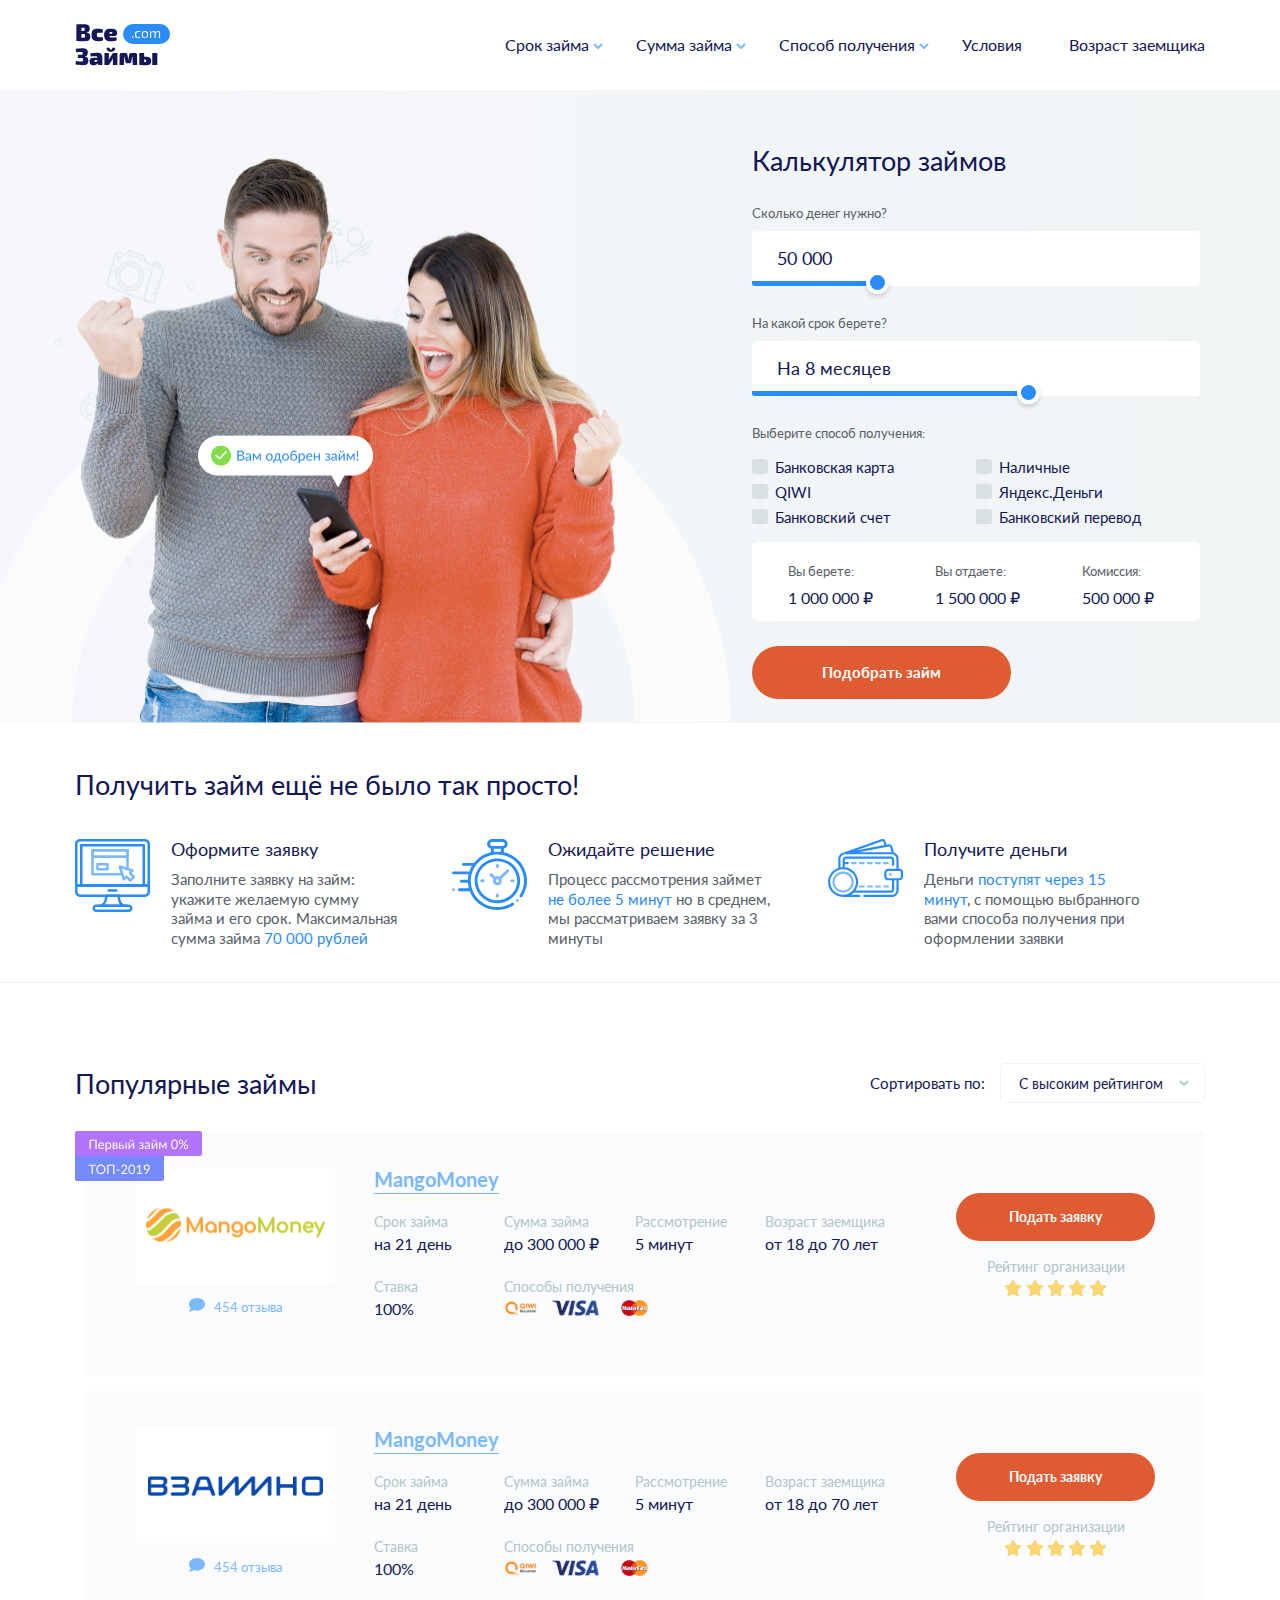
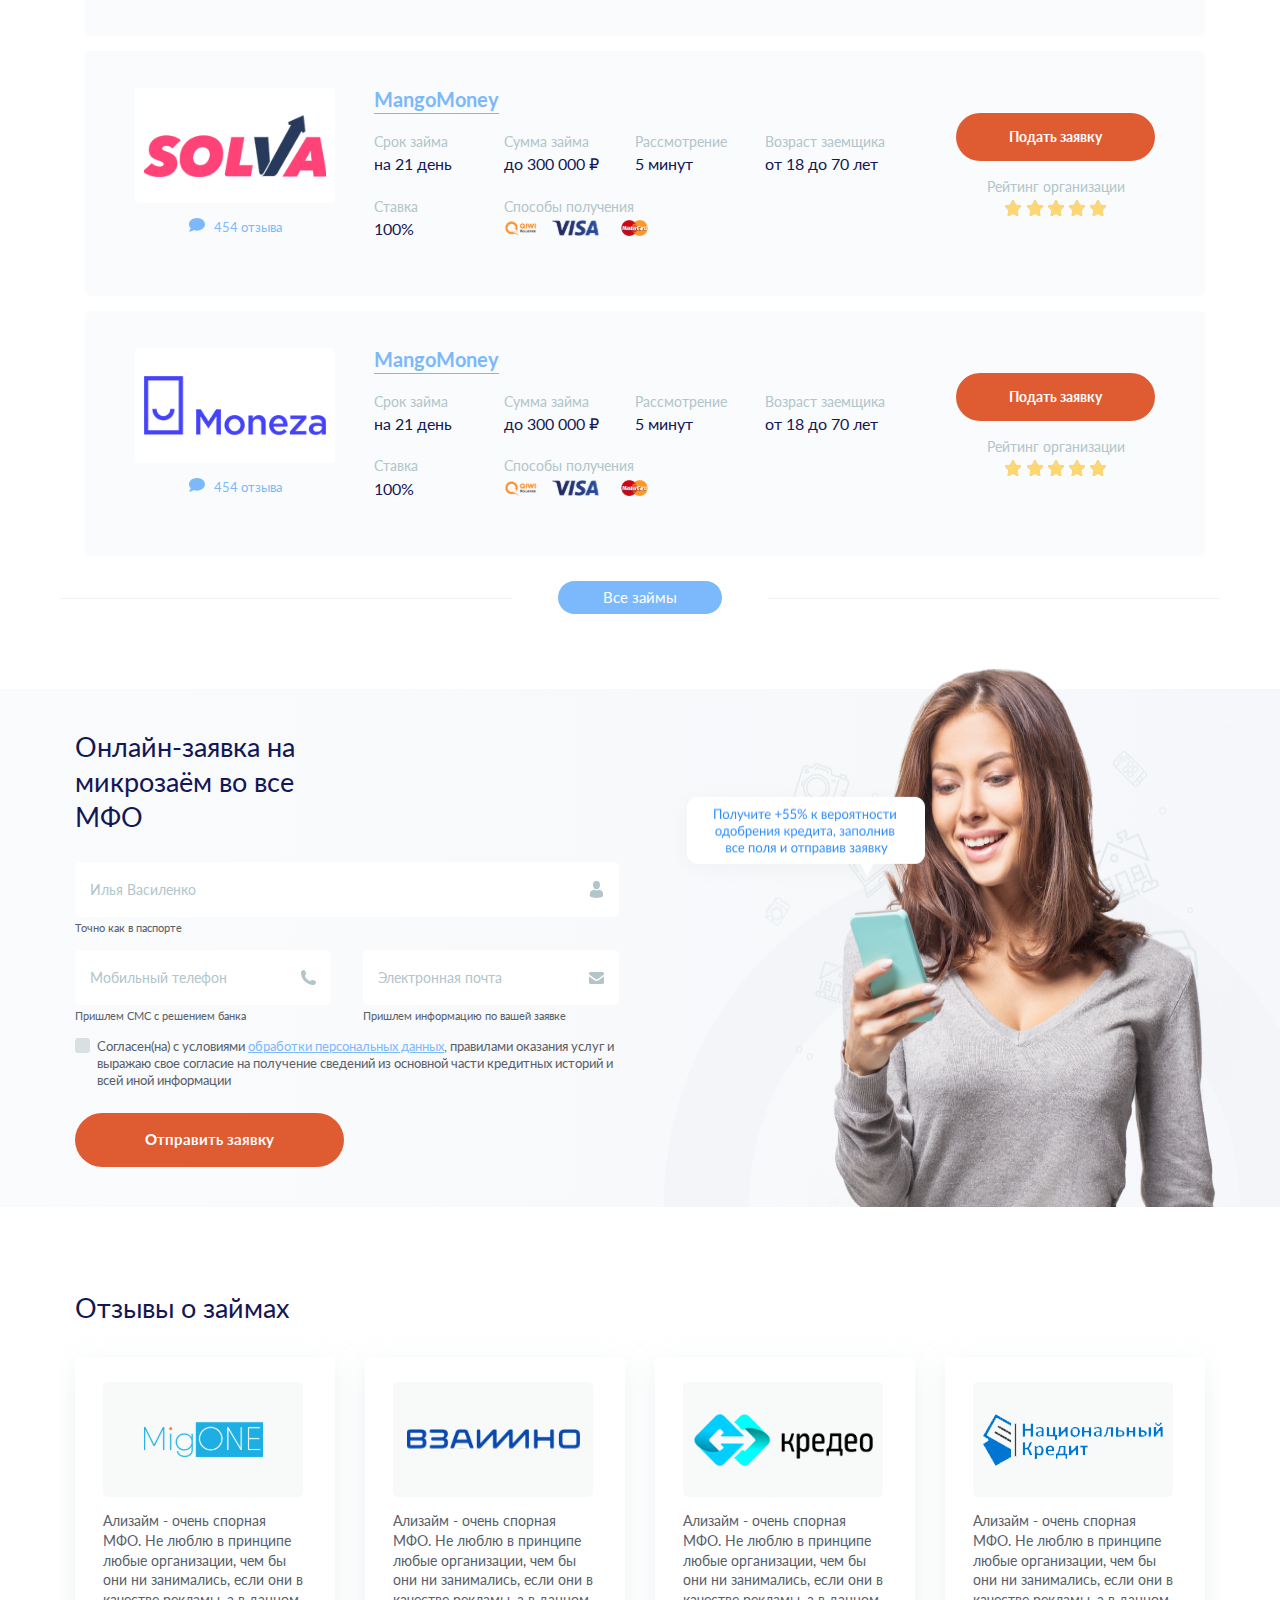
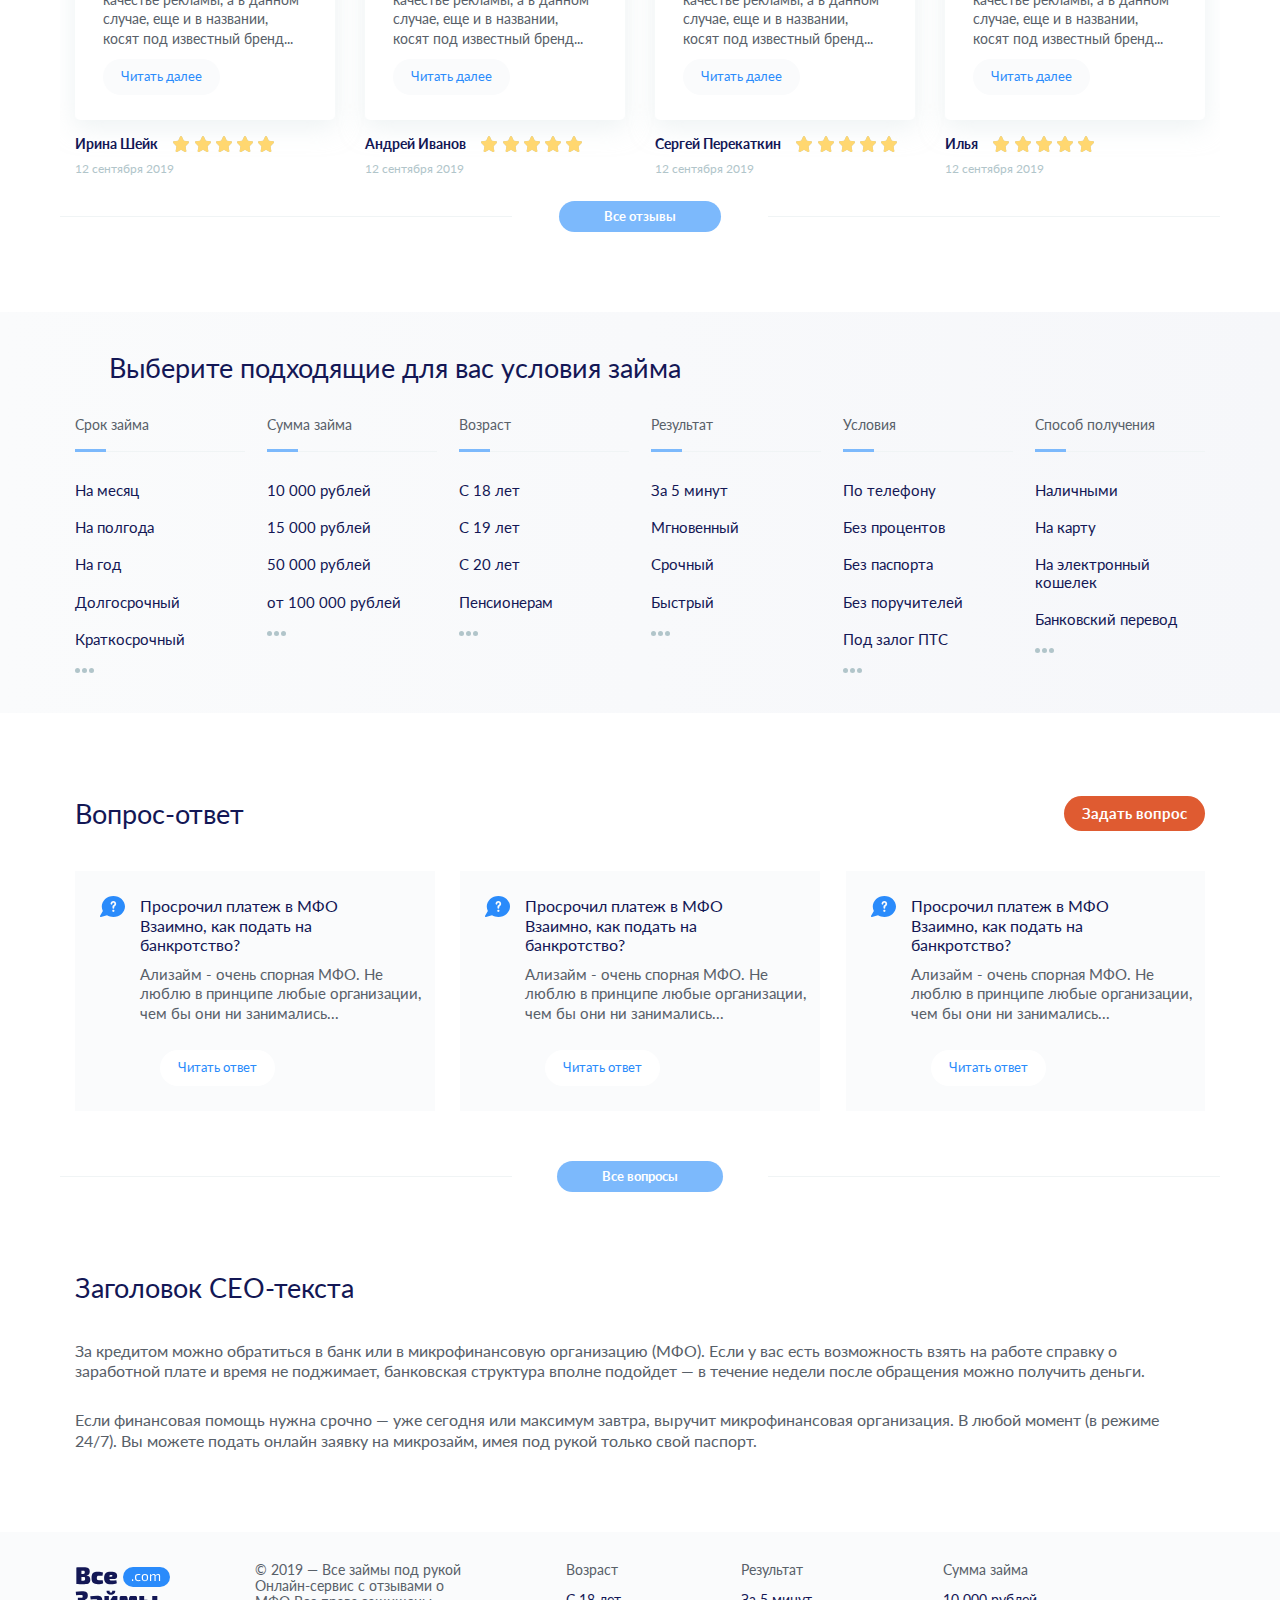
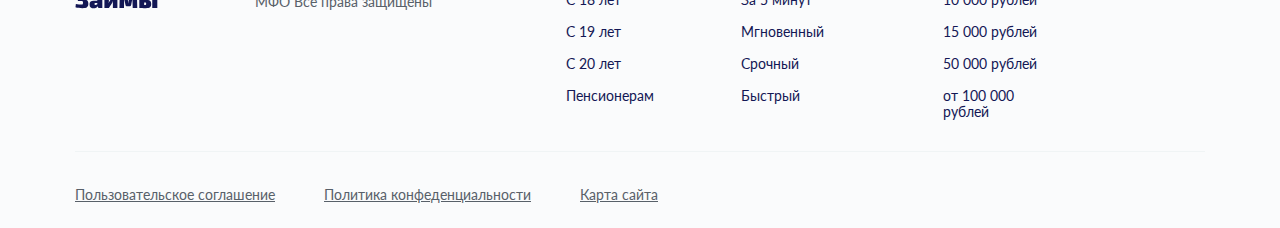
==== index.html @ 1301b9df "v1" ====
<!DOCTYPE html>
<html lang="en">

<head>
    <meta charset="UTF-8">
    <meta name="viewport" content="width=device-width, initial-scale=1.0">
    <meta http-equiv="X-UA-Compatible" content="ie=edge">
    <title>Все займы</title>
    <link href="https://fonts.googleapis.com/css?family=Lato:300,400,500,700&display=swap" rel="stylesheet">
    <link rel="stylesheet" href="css/libs.min.css">
    <link rel="stylesheet" href="css/style.min.css">
</head>

<body>


    <header class="header">
        <div class="container">
            <a href="#" class="logo" id="abtn">
                <img src="images/logo.svg" alt="">
            </a>
            <div class="header__menu-btn">
                <span></span>
            </div>
            <ul class="header__menu">
                <li class="drop-down">
                    Срок займа
                    <div class="drop__down-list-wrapper">
                        <ul class="drop__down-list">
                            <li>
                                <a href="#">
                                    10 000 рублей
                                </a>
                            </li>
                            <li>
                                <a href="#">
                                    15 000 рублей
                                </a>
                            </li>
                            <li>
                                <a href="#">
                                    50 000 рублей
                                </a>
                            </li>
                            <li>
                                <a href="#">
                                    от 100 000 рублей
                                </a>
                            </li>
                            <li>
                                <a href="#">
                                    от 500 000 рублей
                                </a>
                            </li>
                        </ul>
                    </div>
                </li>
                <li class="drop-down">
                    Сумма займа
                    <div class="drop__down-list-wrapper">
                        <ul class="drop__down-list">
                            <li>
                                <a href="#">
                                    10 000 рублей
                                </a>
                            </li>
                            <li>
                                <a href="#">
                                    15 000 рублей
                                </a>
                            </li>
                            <li>
                                <a href="#">
                                    50 000 рублей
                                </a>
                            </li>
                            <li>
                                <a href="#">
                                    от 100 000 рублей
                                </a>
                            </li>
                            <li>
                                <a href="#">
                                    от 500 000 рублей
                                </a>
                            </li>
                        </ul>
                    </div>

                </li>
                <li class="drop-down">
                    Способ получения
                    <div class="drop__down-list-wrapper">
                        <ul class="drop__down-list">
                            <li>
                                <a href="#">
                                    10 000 рублей
                                </a>
                            </li>
                            <li>
                                <a href="#">
                                    15 000 рублей
                                </a>
                            </li>
                            <li>
                                <a href="#">
                                    50 000 рублей
                                </a>
                            </li>
                            <li>
                                <a href="#">
                                    от 100 000 рублей
                                </a>
                            </li>
                            <li>
                                <a href="#">
                                    от 500 000 рублей
                                </a>
                            </li>
                        </ul>
                    </div>
                </li>
                <li>
                    <a href="#">
                        Условия
                    </a>
                </li>
                <li>
                    <a href="#">
                        Возраст заемщика
                    </a>
                </li>
            </ul>
        </div>
    </header>

    <div class="top">
        <div class="container">
            <img class="top-foto" src="images/content/top-foto.png" alt="">
            <div class="calculator">
                <div class="calculator__title title">
                    Калькулятор займов
                </div>
                <div class="calculator__item">
                    <div class="calculator__item-title">
                        Сколько денег нужно?
                    </div>
                    <input type="text" value="50 000">
                    <input id="price">
                </div>
                <div class="calculator__item">
                    <div class="calculator__item-title">
                        На какой срок берете?
                    </div>
                    <input type="text" value="На 8 месяцев">
                    <input id="term">
                </div>
                <div class="calculator__item">
                    <div class="calculator__item-title">
                        Выберите способ получения:
                    </div>
                    <div class="calculator__item-checkbox">
                        <label><input type="radio" name="r" value="1">Банковская карта</label>
                        <label><input type="radio" name="r" value="2">Наличные</label>
                        <label><input type="radio" name="r" value="3">QIWI</label>
                        <label><input type="radio" name="r" value="4">Яндекс.Деньги</label>
                        <label><input type="radio" name="r" value="5">Банковский счет</label>
                        <label><input type="radio" name="r" value="6">Банковский перевод</label>
                    </div>
                    <div class="calculator__item-summ">
                        <div class="calculator__item-summ-box">
                            <div class="calculator__item-title">
                                Вы берете:
                            </div>
                            <div class="calculator__item-summ-price">
                                1 000 000 ₽
                            </div>
                        </div>
                        <div class="calculator__item-summ-box">
                            <div class="calculator__item-title">
                                Вы отдаете:
                            </div>
                            <div class="calculator__item-summ-price">
                                1 500 000 ₽
                            </div>
                        </div>
                        <div class="calculator__item-summ-box">
                            <div class="calculator__item-title">
                                Комиссия:
                            </div>
                            <div class="calculator__item-summ-price">
                                500 000 ₽
                            </div>
                        </div>
                    </div>
                    <a href="#" class="link open-popup">
                        Подобрать займ
                    </a>
                </div>
            </div>
        </div>
    </div>
    </div>

    <div class="advantages">
        <div class="container">
            <div class="title">
                Получить займ ещё не было так просто!
            </div>
            <div class="advantages__item">
                <img src="images/icons/advantages-img-1.svg" alt="">
                <div class="advantages__item-title">
                    Оформите заявку
                    <div class="advantages__item-subtitle">
                        Заполните заявку на займ: укажите желаемую сумму займа и его срок. Максимальная сумма займа
                        <span>70 000 рублей</span>
                    </div>
                </div>
            </div>
            <div class="advantages__item">
                <img src="images/icons/advantages-img-2.svg" alt="">
                <div class="advantages__item-title">
                    Ожидайте решение
                    <div class="advantages__item-subtitle">
                        Процесс рассмотрения займет <span> не более 5 минут </span> но в среднем, мы рассматриваем
                        заявку за 3
                        минуты
                    </div>
                </div>
            </div>
            <div class="advantages__item">
                <img src="images/icons/advantages-img-3.svg" alt="">
                <div class="advantages__item-title">
                    Получите деньги
                    <div class="advantages__item-subtitle">
                        Деньги <span> поступят через 15 минут</span>, с помощью выбранного вами способа получения при
                        оформлении заявки
                    </div>
                </div>
            </div>

        </div>
    </div>

    <div class="popular-loans">
        <div class="container">
            <div class="block-title">
                <div class="title">
                    Популярные займы
                </div>
                <div class="sorting">
                    <p>
                        Сортировать по:
                    </p>
                    <select class="select-beast">
                        <option>С высоким рейтингом</option>
                        <option>С низким рейтингом</option>
                        <option>Самые свежие</option>
                        <option>Старые</option>
                    </select>
                </div>
            </div>
            <div class="popular-loans__inner" id="popular-loans">
                <div class="popular-loans__item item">
                    <div class="item__logo">
                        <img src="images/content/loans-item-1.svg" alt="">
                        <div class="item__comment">
                            <a href="#" id="dbtn">454 отзыва</a>
                        </div>
                    </div>
                    <div class="item__description description">
                        <a href="#" class="item__description-name" id="cbtn">
                            MangoMoney
                        </a>
                        <div class="description__block">

                            <div class="description__block-wrapper">
                                <div class="description__block-title">
                                    Срок займа
                                </div>
                                <div class="description__block-options">
                                    на 21 день
                                </div>
                            </div>

                            <div class="description__block-wrapper">
                                <div class="description__block-title">
                                    Сумма займа
                                </div>
                                <div class="description__block-options">
                                    до 300 000 ₽
                                </div>
                            </div>

                            <div class="description__block-wrapper">
                                <div class="description__block-title">
                                    Рассмотрение
                                </div>
                                <div class="description__block-options">
                                    5 минут
                                </div>
                            </div>

                            <div class="description__block-wrapper">
                                <div class="description__block-title">
                                    Возраст заемщика
                                </div>
                                <div class="description__block-options">
                                    от 18 до 70 лет
                                </div>
                            </div>

                            <div class="description__block-wrapper">
                                <div class="description__block-title">
                                    Ставка
                                </div>
                                <div class="description__block-options">
                                    100%
                                </div>
                            </div>

                            <div class="description__block-wrapper block-wrapper-img">
                                <div class="description__block-title">
                                    Способы получения
                                </div>
                                <div class="description__block-options">
                                    <img src="images/content/cards.svg" alt="">
                                </div>
                            </div>

                        </div>
                    </div>
                    <div class="item__btn">
                        <div class="item__btn-rate">
                            <a href="#" class="item__btn-rate-link link open-popup">
                                Подать заявку
                            </a>
                            <div class="rate-star-title">
                                Рейтинг организации
                            </div>
                            <div class="rate-star">
                                <div></div>
                            </div>
                        </div>
                    </div>


                </div>
                <div class="popular-loans__item item">
                    <div class="item__logo">
                        <img src="images/content/loans-item-2.svg" alt="">
                        <div class="item__comment">
                            <a href="#" id="dbtn">454 отзыва</a>
                        </div>
                    </div>
                    <div class="item__description description">
                        <a href="#" class="item__description-name" id="cbtn">
                            MangoMoney
                        </a>
                        <div class="description__block">

                            <div class="description__block-wrapper">
                                <div class="description__block-title">
                                    Срок займа
                                </div>
                                <div class="description__block-options">
                                    на 21 день
                                </div>
                            </div>

                            <div class="description__block-wrapper">
                                <div class="description__block-title">
                                    Сумма займа
                                </div>
                                <div class="description__block-options">
                                    до 300 000 ₽
                                </div>
                            </div>

                            <div class="description__block-wrapper">
                                <div class="description__block-title">
                                    Рассмотрение
                                </div>
                                <div class="description__block-options">
                                    5 минут
                                </div>
                            </div>

                            <div class="description__block-wrapper">
                                <div class="description__block-title">
                                    Возраст заемщика
                                </div>
                                <div class="description__block-options">
                                    от 18 до 70 лет
                                </div>
                            </div>

                            <div class="description__block-wrapper">
                                <div class="description__block-title">
                                    Ставка
                                </div>
                                <div class="description__block-options">
                                    100%
                                </div>
                            </div>

                            <div class="description__block-wrapper block-wrapper-img">
                                <div class="description__block-title">
                                    Способы получения
                                </div>
                                <div class="description__block-options">
                                    <img src="images/content/cards.svg" alt="">
                                </div>
                            </div>

                        </div>
                    </div>
                    <div class="item__btn">
                        <div class="btn">
                        </div>
                        <div class="item__btn-rate">
                            <a href="#" class="item__btn-rate-link link open-popup">
                                Подать заявку
                            </a>
                            <div class="rate-star-title">
                                Рейтинг организации
                            </div>
                            <div class="rate-star">
                                <div></div>
                            </div>
                        </div>
                    </div>
                </div>
                <div class="popular-loans__item item">
                    <div class="item__logo">
                        <img src="images/content/loans-item-3.svg" alt="">
                        <div class="item__comment">
                            <a href="#" id="dbtn">454 отзыва</a>
                        </div>
                    </div>
                    <div class="item__description description">
                        <a href="#" class="item__description-name" id="cbtn">
                            MangoMoney
                        </a>
                        <div class="description__block">

                            <div class="description__block-wrapper">
                                <div class="description__block-title">
                                    Срок займа
                                </div>
                                <div class="description__block-options">
                                    на 21 день
                                </div>
                            </div>

                            <div class="description__block-wrapper">
                                <div class="description__block-title">
                                    Сумма займа
                                </div>
                                <div class="description__block-options">
                                    до 300 000 ₽
                                </div>
                            </div>

                            <div class="description__block-wrapper">
                                <div class="description__block-title">
                                    Рассмотрение
                                </div>
                                <div class="description__block-options">
                                    5 минут
                                </div>
                            </div>

                            <div class="description__block-wrapper">
                                <div class="description__block-title">
                                    Возраст заемщика
                                </div>
                                <div class="description__block-options">
                                    от 18 до 70 лет
                                </div>
                            </div>

                            <div class="description__block-wrapper">
                                <div class="description__block-title">
                                    Ставка
                                </div>
                                <div class="description__block-options">
                                    100%
                                </div>
                            </div>

                            <div class="description__block-wrapper block-wrapper-img">
                                <div class="description__block-title">
                                    Способы получения
                                </div>
                                <div class="description__block-options">
                                    <img src="images/content/cards.svg" alt="">
                                </div>
                            </div>

                        </div>
                    </div>
                    <div class="item__btn">
                        <div class="btn">
                        </div>
                        <div class="item__btn-rate">
                            <a href="#" class="item__btn-rate-link link open-popup">
                                Подать заявку
                            </a>
                            <div class="rate-star-title">
                                Рейтинг организации
                            </div>
                            <div class="rate-star">
                                <div></div>
                            </div>
                        </div>
                    </div>
                </div>
                <div class="popular-loans__item item">
                    <div class="item__logo">
                        <img src="images/content/loans-item-4.svg" alt="">
                        <div class="item__comment">
                            <a href="#" id="dbtn">454 отзыва</a>
                        </div>
                    </div>
                    <div class="item__description description">
                        <a href="#" class="item__description-name" id="cbtn">
                            MangoMoney
                        </a>
                        <div class="description__block">

                            <div class="description__block-wrapper">
                                <div class="description__block-title">
                                    Срок займа
                                </div>
                                <div class="description__block-options">
                                    на 21 день
                                </div>
                            </div>

                            <div class="description__block-wrapper">
                                <div class="description__block-title">
                                    Сумма займа
                                </div>
                                <div class="description__block-options">
                                    до 300 000 ₽
                                </div>
                            </div>

                            <div class="description__block-wrapper">
                                <div class="description__block-title">
                                    Рассмотрение
                                </div>
                                <div class="description__block-options">
                                    5 минут
                                </div>
                            </div>

                            <div class="description__block-wrapper">
                                <div class="description__block-title">
                                    Возраст заемщика
                                </div>
                                <div class="description__block-options">
                                    от 18 до 70 лет
                                </div>
                            </div>

                            <div class="description__block-wrapper">
                                <div class="description__block-title">
                                    Ставка
                                </div>
                                <div class="description__block-options">
                                    100%
                                </div>
                            </div>

                            <div class="description__block-wrapper block-wrapper-img">
                                <div class="description__block-title">
                                    Способы получения
                                </div>
                                <div class="description__block-options">
                                    <img src="images/content/cards.svg" alt="">
                                </div>
                            </div>
                        </div>
                    </div>
                    <div class="item__btn">
                        <div class="btn">
                        </div>
                        <div class="item__btn-rate">
                            <a href="#" class="item__btn-rate-link link open-popup">
                                Подать заявку
                            </a>
                            <div class="rate-star-title">
                                Рейтинг организации
                            </div>
                            <div class="rate-star">
                                <div></div>
                            </div>
                        </div>
                    </div>
                </div>
            </div>
            <div class="popular-loans-btn">
                <a href="#" class="link" id="bbtn">
                    Все займы
                </a>
            </div>

        </div>
    </div>

    <div class="form-block">
        <div class="form-block__wrapper">
            <div class="container">
                <form>
                    <div class="form__title title">
                        Онлайн-заявка на микрозаём во все МФО
                    </div>
                    <label>
                        <input type="name" placeholder="Илья Василенко" required>
                        Точно как в паспорте
                    </label>
                    <div class="input-wrapper">
                        <label>
                            <input type="tel" placeholder="Мобильный телефон" required>Пришлем СМС с решением
                            банка
                        </label>
                        <label>
                            <input type="email" placeholder="Электронная почта" required>Пришлем информацию по вашей
                            заявке
                        </label>
                    </div>
                    <div class="personal-data__wrapper">
                        <input class="personal-data-point" type="checkbox" required>
                        <p class="personal-data">Согласен(на) с условиями <a href="#">обработки персональных данных</a>,
                            правилами оказания услуг и выражаю свое согласие на получение сведений из основной части
                            кредитных
                            историй и всей иной информации
                        </p>
                    </div>

                    <a href="#" class="form-btn link">
                        Отправить заявку
                    </a>
                </form>
                <img src="images/content/girl-foto.png" alt="">
            </div>
        </div>
    </div>

    <div class="reviews">
        <div class="container">
            <div class="reviews-title title">
                Отзывы о займах
            </div>
            <div class="reviews__inner">
                <div class="reviews__item">
                    <div class="reviews__item-content">
                        <img src="images/content/reviews-item-logo-2.svg" alt="">
                        <div class="reviews__item-text">
                            Ализайм - очень спорная МФО. Не люблю в принципе любые организации, чем бы они ни
                            занимались, если они в качестве рекламы, а в данном случае, еще и в названии, косят под
                            известный бренд...
                        </div>
                        <a href="#" class="reviews__item-link item-link">
                            Читать далее
                        </a>
                    </div>
                    <div class="reviews__item-block-name block-name">
                        <div class="block-name-name">
                            Ирина Шейк
                        </div>
                        <div class="rate-star">
                            <div></div>
                        </div>
                    </div>
                    <div class="block-name-date">
                        12 сентября 2019
                    </div>
                </div>
                <div class="reviews__item">
                    <div class="reviews__item-content">
                        <img src="images/content/reviews-item-logo-1.svg" alt="">
                        <div class="reviews__item-text">
                            Ализайм - очень спорная МФО. Не люблю в принципе любые организации, чем бы они ни
                            занимались, если они в качестве рекламы, а в данном случае, еще и в названии, косят под
                            известный бренд...
                        </div>
                        <a href="#" class="reviews__item-link item-link">
                            Читать далее
                        </a>
                    </div>
                    <div class="reviews__item-block-name block-name">
                        <div class="block-name-name">
                            Андрей Иванов
                        </div>
                        <div class="rate-star">
                            <div></div>
                        </div>
                    </div>
                    <div class="block-name-date">
                        12 сентября 2019
                    </div>
                </div>
                <div class="reviews__item">
                    <div class="reviews__item-content">
                        <img src="images/content/reviews-item-logo-3.svg" alt="">
                        <div class="reviews__item-text">
                            Ализайм - очень спорная МФО. Не люблю в принципе любые организации, чем бы они ни
                            занимались, если они в качестве рекламы, а в данном случае, еще и в названии, косят под
                            известный бренд...
                        </div>
                        <a href="#" class="reviews__item-link item-link">
                            Читать далее
                        </a>
                    </div>
                    <div class="reviews__item-block-name block-name">
                        <div class="block-name-name">
                            Сергей Перекаткин
                        </div>
                        <div class="rate-star">
                            <div></div>
                        </div>
                    </div>
                    <div class="block-name-date">
                        12 сентября 2019
                    </div>
                </div>
                <div class="reviews__item">
                    <div class="reviews__item-content">
                        <img src="images/content/reviews-item-logo-4.svg" alt="">
                        <div class="reviews__item-text">
                            Ализайм - очень спорная МФО. Не люблю в принципе любые организации, чем бы они ни
                            занимались, если они в качестве рекламы, а в данном случае, еще и в названии, косят под
                            известный бренд...
                        </div>
                        <a href="#" class="reviews__item-link item-link">
                            Читать далее
                        </a>
                    </div>
                    <div class="reviews__item-block-name block-name">
                        <div class="block-name-name">
                            Илья
                        </div>
                        <div class="rate-star">
                            <div></div>
                        </div>
                    </div>
                    <div class="block-name-date">
                        12 сентября 2019
                    </div>
                </div>
            </div>
            <div class="reviews__btn">
                <a class="link" href="#" id="dbtn">
                    Все отзывы
                </a>
            </div>
        </div>
    </div>


    <div class="conditions">
        <div class="container">
            <div class="conditions-title title">
                Выберите подходящие для вас условия займа
            </div>
            <div class="conditions__inner">
                <div class="conditions__item">
                    <div class="conditions__item-title">
                        Срок займа
                    </div>
                    <div class="conditions__item-line">
                        <div></div>
                    </div>
                    <ul>
                        <li>
                            <a href="#">
                                На месяц
                            </a>
                        </li>
                        <li>
                            <a href="#">
                                На полгода
                            </a>
                        </li>
                        <li>
                            <a href="#">
                                На год
                            </a>
                        </li>
                        <li>
                            <a href="#">
                                Долгосрочный
                            </a>
                        </li>
                        <li>
                            <a href="#">
                                Краткосрочный
                            </a>
                        </li>
                        <li><a href="#">

                            </a></li>
                    </ul>
                </div>
                <div class="conditions__item">
                    <div class="conditions__item-title">
                        Сумма займа
                    </div>
                    <div class="conditions__item-line">
                        <div></div>
                    </div>
                    <ul>
                        <li>
                            <a href="#">
                                10 000 рублей
                            </a>
                        </li>
                        <li>
                            <a href="#">
                                15 000 рублей
                            </a>
                        </li>
                        <li>
                            <a href="#">
                                50 000 рублей
                            </a>
                        </li>
                        <li>
                            <a href="#">
                                от 100 000 рублей
                            </a>
                        </li>
                        <li>
                            <a href="#">

                            </a></li>
                    </ul>
                </div>
                <div class="conditions__item">
                    <div class="conditions__item-title">
                        Возраст
                    </div>
                    <div class="conditions__item-line">
                        <div></div>
                    </div>
                    <ul>
                        <li>
                            <a href="#">
                                С 18 лет
                            </a>
                        </li>
                        <li>
                            <a href="#">
                                С 19 лет
                            </a>
                        </li>
                        <li>
                            <a href="#">
                                С 20 лет
                            </a>
                        </li>
                        <li>
                            <a href="#">
                                Пенсионерам
                            </a>
                        </li>
                        <li><a href="#">

                            </a></li>
                    </ul>
                </div>
                <div class="conditions__item">
                    <div class="conditions__item-title">
                        Результат
                    </div>
                    <div class="conditions__item-line">
                        <div></div>
                    </div>
                    <ul>
                        <li>
                            <a href="#">
                                За 5 минут
                            </a>
                        </li>
                        <li>
                            <a href="#">
                                Мгновенный
                            </a>
                        </li>
                        <li>
                            <a href="#">
                                Срочный
                            </a>
                        </li>
                        <li>
                            <a href="#">
                                Быстрый
                            </a>
                        </li>
                        <li><a href="#">

                            </a></li>
                    </ul>
                </div>
                <div class="conditions__item">
                    <div class="conditions__item-title">
                        Условия
                    </div>
                    <div class="conditions__item-line">
                        <div></div>
                    </div>
                    <ul>
                        <li>
                            <a href="#">
                                По телефону
                            </a>
                        </li>
                        <li>
                            <a href="#">
                                Без процентов
                            </a>
                        </li>
                        <li>
                            <a href="#">
                                Без паспорта
                            </a>
                        </li>
                        <li>
                            <a href="#">
                                Без поручителей
                            </a>
                        </li>
                        <li>
                            <a href="#">
                                Под залог ПТС
                            </a>
                        </li>
                        <li><a href="#">

                            </a></li>
                    </ul>
                </div>
                <div class="conditions__item">
                    <div class="conditions__item-title">
                        Способ получения
                    </div>
                    <div class="conditions__item-line">
                        <div></div>
                    </div>
                    <ul>
                        <li>
                            <a href="#">
                                Наличными
                            </a>
                        </li>
                        <li>
                            <a href="#">
                                На карту
                            </a>
                        </li>
                        <li>
                            <a href="#">
                                На электронный кошелек
                            </a>
                        </li>
                        <li>
                            <a href="#">
                                Банковский перевод
                            </a>
                        </li>
                        <li><a href="#">

                            </a></li>
                    </ul>
                </div>
            </div>
        </div>
    </div>


    <div class="questions">
        <div class="container">
            <div class="questions__title">
                <div class="title">
                    Вопрос-ответ
                </div>
                <a href="#" class="questions__btn link open-popup">
                    Задать вопрос
                </a>
            </div>
            <div class="questions__inner">
                <div class="questions__item">
                    <div class="questions__item-title">
                        Просрочил платеж в МФО Взаимно, как подать на банкротство?
                    </div>
                    <div class="questions__item-text">
                        Ализайм - очень спорная МФО. Не люблю в принципе любые организации, чем бы они ни занимались...
                    </div>
                    <a href="#" class="questions__item-link item-link">
                        Читать ответ
                    </a>
                </div>
                <div class="questions__item">
                    <div class="questions__item-title">
                        Просрочил платеж в МФО Взаимно, как подать на банкротство?
                    </div>
                    <div class="questions__item-text">
                        Ализайм - очень спорная МФО. Не люблю в принципе любые организации, чем бы они ни занимались...
                    </div>
                    <a href="#" class="questions__item-link item-link">
                        Читать ответ
                    </a>
                </div>
                <div class="questions__item">
                    <div class="questions__item-title">
                        Просрочил платеж в МФО Взаимно, как подать на банкротство?
                    </div>
                    <div class="questions__item-text">
                        Ализайм - очень спорная МФО. Не люблю в принципе любые организации, чем бы они ни занимались...
                    </div>
                    <a href="#" class="questions__item-link item-link">
                        Читать ответ
                    </a>
                </div>
            </div>
            <div class="questions__btn-bottom">
                <a href="#" class="link">
                    Все вопросы
                </a>
            </div>
        </div>
    </div>

    <div class="seo-text">
        <div class="container">
            <div class="seo-text__title title">
                Заголовок СЕО-текста
            </div>
            <p>
                За кредитом можно обратиться в банк или в микрофинансовую организацию (МФО). Если у вас есть возможность
                взять на работе справку о заработной плате и время не поджимает, банковская структура вполне подойдет —
                в течение недели после обращения можно получить деньги.

            </p>
            <p>
                Если финансовая помощь нужна срочно — уже сегодня или максимум завтра, выручит микрофинансовая
                организация. В любой момент (в режиме 24/7). Вы можете подать онлайн заявку на микрозайм, имея под рукой
                только свой паспорт.
            </p>
        </div>
    </div>

    <footer class="footer">
        <div class="container">
            <div class="footer__inner">
                <div class="footer__item">
                    <a href="#" class="logo" id="abtn">
                        <img src="images/logo.svg" alt="">
                    </a>
                </div>
                <div class="footer__item footer__item-1">
                    © 2019 — Все займы под рукой Онлайн-сервис с отзывами о МФО Все права защищены
                </div>
                <div class="footer__item-2">
                    <div class="footer__item-title">
                        Возраст
                    </div>
                    <ul class="footer__item-text">
                        <li>С 18 лет</li>
                        <li>С 19 лет</li>
                        <li>С 20 лет</li>
                        <li>Пенсионерам</li>
                    </ul>
                </div>
                <div class="footer__item">
                    <div class="footer__item-title">
                        Результат
                    </div>
                    <ul class="footer__item-text">
                        <li>За 5 минут</li>
                        <li>Мгновенный</li>
                        <li>Срочный</li>
                        <li>Быстрый</li>
                    </ul>
                </div>
                <div class="footer__item">
                    <div class="footer__item-title">
                        Сумма займа
                    </div>
                    <ul class="footer__item-text">
                        <li>10 000 рублей</li>
                        <li>15 000 рублей</li>
                        <li>50 000 рублей</li>
                        <li>от 100 000 рублей</li>
                    </ul>
                </div>
            </div>
            <div class="footer__bottom">
                <a href="#">
                    Пользовательское соглашение
                </a>
                <a href="#">
                    Политика конфеденциальности
                </a>
                <a href="#">
                    Карта сайта
                </a>
            </div>
        </div>
    </footer>

<div class="popup-wrapper">
    <div class="popup">
        <div class="popup__title">
            Хотите займ под 0%?
            Абсолютно бесплатно!
        </div>
        <div class="pupup__subtitle">
            Укажите свою электронную почту и мы пришлём вам список микрофинансовых организаций, в которых можно получить
            первый займ без процентов, а так же промокоды и секретные предложения ведущих банков страны!
        </div>
        <div class="input-btn">
            <input type="email" placeholder="Введите электронную почту">
            <a href="#" class="popup-btn link">
                Получить бонус
            </a>
        </div>
        <div class="popup__bottom">
            Мы не передадим ваш адрес третьим лицам. Оформляя подписку, вы соглашаетесь получать письма от сервиса
            «ВсеЗайм.com». В любой момент в можете отписаться от рассылки по ссылке в конце письма.
        </div>
    </div>
</div>
    


    <script src="https://ajax.googleapis.com/ajax/libs/jquery/3.4.1/jquery.min.js"></script>
    <script src="js/libs.min.js"></script>
    <script src="js/main.js"></script>
</body>

</html>
---- css/libs.min.css ----
/*! normalize.css v8.0.1 | MIT License | github.com/necolas/normalize.css */button,hr,input{overflow:visible}progress,sub,sup{vertical-align:baseline}.irs,.jq-checkbox,.jq-radio{-webkit-user-select:none;-moz-user-select:none;-ms-user-select:none}.irs,.irs-line,sub,sup{position:relative}html{line-height:1.15;-webkit-text-size-adjust:100%}body{margin:0}details,main{display:block}h1{font-size:2em;margin:.67em 0}hr{box-sizing:content-box;height:0}code,kbd,pre,samp{font-family:monospace,monospace;font-size:1em}a{background-color:transparent}abbr[title]{border-bottom:none;text-decoration:underline;text-decoration:underline dotted}b,strong{font-weight:bolder}small{font-size:80%}sub,sup{font-size:75%;line-height:0}sub{bottom:-.25em}sup{top:-.5em}img{border-style:none}button,input,optgroup,select,textarea{font-family:inherit;font-size:100%;line-height:1.15;margin:0}button,select{text-transform:none}[type=button],[type=reset],[type=submit],button{-webkit-appearance:button}[type=button]::-moz-focus-inner,[type=reset]::-moz-focus-inner,[type=submit]::-moz-focus-inner,button::-moz-focus-inner{border-style:none;padding:0}[type=button]:-moz-focusring,[type=reset]:-moz-focusring,[type=submit]:-moz-focusring,button:-moz-focusring{outline:ButtonText dotted 1px}fieldset{padding:.35em .75em .625em}legend{box-sizing:border-box;color:inherit;display:table;max-width:100%;padding:0;white-space:normal}textarea{overflow:auto}[type=checkbox],[type=radio]{box-sizing:border-box;padding:0}[type=number]::-webkit-inner-spin-button,[type=number]::-webkit-outer-spin-button{height:auto}[type=search]{-webkit-appearance:textfield;outline-offset:-2px}.irs-hidden-input,.irs-line{outline:0!important;overflow:hidden}[type=search]::-webkit-search-decoration{-webkit-appearance:none}::-webkit-file-upload-button{-webkit-appearance:button;font:inherit}summary{display:list-item}[hidden],template{display:none}.irs,.irs-bar,.irs-line{display:block}.irs{-webkit-touch-callout:none;-khtml-user-select:none;user-select:none;font-size:12px;font-family:Arial,sans-serif}.irs-bar,.irs-shadow{position:absolute;width:0;left:0}.irs-shadow{display:none}.irs-from,.irs-handle,.irs-max,.irs-min,.irs-single,.irs-to{display:block;position:absolute;cursor:default}.irs-handle{box-sizing:border-box;z-index:1}.irs-handle.type_last{z-index:2}.irs-min{left:0}.irs-max{right:0}.irs-from,.irs-single,.irs-to{top:0;left:0;white-space:nowrap}.irs-grid,.selectize-dropdown.plugin-optgroup_columns .optgroup:before{display:none}.irs-grid{position:absolute;bottom:0;left:0;width:100%;height:20px}.irs-with-grid .irs-grid{display:block}.irs-grid-pol{position:absolute;top:0;left:0;width:1px;height:8px;background:#000}.irs-grid-pol.small{height:4px}.irs-grid-text{position:absolute;bottom:0;left:0;white-space:nowrap;text-align:center;font-size:9px;line-height:9px;padding:0 3px;color:#000}.irs-disable-mask{position:absolute;display:block;top:0;left:-1%;width:102%;height:100%;cursor:default;background:rgba(0,0,0,0);z-index:2}.lt-ie9 .irs-disable-mask{background:#000;filter:alpha(opacity=0);cursor:not-allowed}.irs-disabled{opacity:.4}.irs-hidden-input{position:absolute!important;display:block!important;top:0!important;left:0!important;width:0!important;height:0!important;font-size:0!important;line-height:0!important;padding:0!important;margin:0!important;z-index:-9999!important;background:0 0!important;border-style:solid!important;border-color:transparent!important}.irs--flat{height:40px}.irs--flat.irs-with-grid{height:60px}.irs--flat .irs-line{top:25px;height:12px;background-color:#e1e4e9;border-radius:4px}.irs--flat .irs-bar{top:25px;height:12px;background-color:#ed5565}.irs--flat .irs-bar--single{border-radius:4px 0 0 4px}.irs--flat .irs-shadow{height:1px;bottom:16px;background-color:#e1e4e9}.irs--flat .irs-handle{top:22px;width:16px;height:18px;background-color:transparent}.irs--flat .irs-handle>i:first-child{position:absolute;display:block;top:0;left:50%;width:2px;height:100%;margin-left:-1px;background-color:#da4453}.irs--flat .irs-handle.state_hover>i:first-child,.irs--flat .irs-handle:hover>i:first-child{background-color:#a43540}.irs--flat .irs-max,.irs--flat .irs-min{top:0;padding:1px 3px;color:#999;font-size:10px;line-height:1.333;text-shadow:none;background-color:#e1e4e9;border-radius:4px}.irs--flat .irs-from,.irs--flat .irs-single,.irs--flat .irs-to{color:#fff;font-size:10px;line-height:1.333;text-shadow:none;padding:1px 5px;background-color:#ed5565;border-radius:4px}.irs--flat .irs-from:before,.irs--flat .irs-single:before,.irs--flat .irs-to:before{position:absolute;display:block;content:"";bottom:-6px;left:50%;width:0;height:0;margin-left:-3px;overflow:hidden;border:3px solid transparent;border-top-color:#ed5565}.irs--flat .irs-grid-pol{background-color:#e1e4e9}.irs--flat .irs-grid-text{color:#999}.irs--big{height:55px}.irs--big.irs-with-grid{height:70px}.irs--big .irs-line{top:33px;height:12px;background-color:#fff;background:linear-gradient(to bottom,#ddd -50%,#fff 150%);border:1px solid #ccc;border-radius:12px}.irs--big .irs-bar{top:33px;height:12px;background-color:#92bce0;border:1px solid #428bca;background:linear-gradient(to bottom,#fff 0,#428bca 30%,#b9d4ec 100%);box-shadow:inset 0 0 1px 1px rgba(255,255,255,.5)}.irs--big .irs-bar--single{border-radius:12px 0 0 12px}.irs--big .irs-shadow{height:1px;bottom:16px;background-color:rgba(66,139,202,.5)}.irs--big .irs-handle{top:25px;width:30px;height:30px;border:1px solid rgba(0,0,0,.3);background-color:#cbcfd5;background:linear-gradient(to bottom,#fff 0,#B4B9BE 30%,#fff 100%);box-shadow:1px 1px 2px rgba(0,0,0,.2),inset 0 0 3px 1px #fff;border-radius:30px}.irs--big .irs-handle.state_hover,.irs--big .irs-handle:hover{border-color:rgba(0,0,0,.45);background-color:#939ba7;background:linear-gradient(to bottom,#fff 0,#919BA5 30%,#fff 100%)}.irs--big .irs-max,.irs--big .irs-min{top:0;padding:1px 5px;color:#fff;text-shadow:none;background-color:#9f9f9f;border-radius:3px}.irs--big .irs-from,.irs--big .irs-single,.irs--big .irs-to{color:#fff;text-shadow:none;padding:1px 5px;background-color:#428bca;background:linear-gradient(to bottom,#428bca 0,#3071a9 100%);border-radius:3px}.irs--big .irs-grid-pol{background-color:#428bca}.irs--big .irs-grid-text{color:#428bca}.irs--modern,.irs--modern.irs-with-grid{height:55px}.irs--modern .irs-line{top:25px;height:5px;background-color:#d1d6e0;background:linear-gradient(to bottom,#e0e4ea 0,#d1d6e0 100%);border:1px solid #a3adc1;border-bottom-width:0;border-radius:5px}.irs--modern .irs-bar{top:25px;height:5px;background:#20b426;background:linear-gradient(to bottom,#20b426 0,#18891d 100%)}.irs--modern .irs-bar--single{border-radius:5px 0 0 5px}.irs--modern .irs-shadow{height:1px;bottom:21px;background-color:rgba(209,214,224,.5)}.irs--modern .irs-handle{top:37px;width:12px;height:13px;border:1px solid #a3adc1;border-top-width:0;box-shadow:1px 1px 1px rgba(0,0,0,.1);border-radius:0 0 3px 3px}.irs--modern .irs-handle>i:nth-child(1){position:absolute;display:block;top:-4px;left:1px;width:6px;height:6px;border:1px solid #a3adc1;background:#fff;transform:rotate(45deg)}.irs--modern .irs-handle>i:nth-child(2){position:absolute;display:block;box-sizing:border-box;top:0;left:0;width:10px;height:12px;background:#e9e6e6;background:linear-gradient(to bottom,#fff 0,#e9e6e6 100%);border-radius:0 0 3px 3px}.irs--modern .irs-handle>i:nth-child(3){position:absolute;display:block;box-sizing:border-box;top:3px;left:3px;width:4px;height:5px;border-left:1px solid #a3adc1;border-right:1px solid #a3adc1}.irs--modern .irs-handle.state_hover,.irs--modern .irs-handle:hover{border-color:#7685a2;background:#c3c7cd;background:linear-gradient(to bottom,#fff 0,#919ba5 30%,#fff 100%)}.irs--modern .irs-handle.state_hover>i:nth-child(1),.irs--modern .irs-handle:hover>i:nth-child(1){border-color:#7685a2}.irs--modern .irs-handle.state_hover>i:nth-child(3),.irs--modern .irs-handle:hover>i:nth-child(3){border-color:#48536a}.irs--modern .irs-max,.irs--modern .irs-min{top:0;font-size:10px;line-height:1.333;text-shadow:none;padding:1px 5px;color:#fff;background-color:#d1d6e0;border-radius:5px}.irs--modern .irs-from,.irs--modern .irs-single,.irs--modern .irs-to{font-size:10px;line-height:1.333;text-shadow:none;padding:1px 5px;background-color:#20b426;color:#fff;border-radius:5px}.irs--modern .irs-from:before,.irs--modern .irs-single:before,.irs--modern .irs-to:before{position:absolute;display:block;content:"";bottom:-6px;left:50%;width:0;height:0;margin-left:-3px;overflow:hidden;border:3px solid transparent;border-top-color:#20b426}.irs--modern .irs-grid{height:25px}.irs--modern .irs-grid-pol{background-color:#dedede}.irs--modern .irs-grid-text{color:silver;font-size:13px}.irs--sharp{height:50px;font-size:12px;line-height:1}.irs--sharp.irs-with-grid{height:57px}.irs--sharp .irs-line{top:30px;height:2px;background-color:#000;border-radius:2px}.irs--sharp .irs-bar{top:30px;height:2px;background-color:#ee22fa}.irs--sharp .irs-bar--single{border-radius:2px 0 0 2px}.irs--sharp .irs-shadow{height:1px;bottom:21px;background-color:rgba(0,0,0,.5)}.irs--sharp .irs-handle{top:25px;width:10px;height:10px;background-color:#a804b2}.irs--sharp .irs-handle>i:first-child{position:absolute;display:block;top:100%;left:0;width:0;height:0;border:5px solid transparent;border-top-color:#a804b2}.irs--sharp .irs-handle.state_hover,.irs--sharp .irs-handle:hover{background-color:#000}.irs--sharp .irs-handle.state_hover>i:first-child,.irs--sharp .irs-handle:hover>i:first-child{border-top-color:#000}.irs--sharp .irs-max,.irs--sharp .irs-min{color:#fff;font-size:14px;line-height:1;top:0;padding:3px 4px;opacity:.4;background-color:#a804b2;border-radius:2px}.irs--sharp .irs-from,.irs--sharp .irs-single,.irs--sharp .irs-to{font-size:14px;line-height:1;text-shadow:none;padding:3px 4px;background-color:#a804b2;color:#fff;border-radius:2px}.irs--sharp .irs-from:before,.irs--sharp .irs-single:before,.irs--sharp .irs-to:before{position:absolute;display:block;content:"";bottom:-6px;left:50%;width:0;height:0;margin-left:-3px;overflow:hidden;border:3px solid transparent;border-top-color:#a804b2}.irs--sharp .irs-grid{height:25px}.irs--sharp .irs-grid-pol{background-color:#dedede}.irs--sharp .irs-grid-text{color:silver;font-size:13px}.irs--round{height:50px}.irs--round.irs-with-grid{height:65px}.irs--round .irs-line{top:36px;height:4px;background-color:#dee4ec;border-radius:4px}.irs--round .irs-bar{top:36px;height:4px;background-color:#006cfa}.irs--round .irs-bar--single{border-radius:4px 0 0 4px}.irs--round .irs-shadow{height:4px;bottom:21px;background-color:rgba(222,228,236,.5)}.irs--round .irs-handle{top:26px;width:24px;height:24px;border:4px solid #006cfa;background-color:#fff;border-radius:24px;box-shadow:0 1px 3px rgba(0,0,255,.3)}.irs--round .irs-handle.state_hover,.irs--round .irs-handle:hover{background-color:#f0f6ff}.irs--round .irs-max,.irs--round .irs-min{color:#333;font-size:14px;line-height:1;top:0;padding:3px 5px;background-color:rgba(0,0,0,.1);border-radius:4px}.irs--round .irs-from,.irs--round .irs-single,.irs--round .irs-to{font-size:14px;line-height:1;text-shadow:none;padding:3px 5px;background-color:#006cfa;color:#fff;border-radius:4px}.irs--round .irs-grid-pol,.irs--square .irs-line{background-color:#dedede}.irs--round .irs-from:before,.irs--round .irs-single:before,.irs--round .irs-to:before{position:absolute;display:block;content:"";bottom:-6px;left:50%;width:0;height:0;margin-left:-3px;overflow:hidden;border:3px solid transparent;border-top-color:#006cfa}.irs--round .irs-grid{height:25px}.irs--round .irs-grid-text{color:silver;font-size:13px}.irs--square{height:50px}.irs--square.irs-with-grid{height:60px}.irs--square .irs-line{top:31px;height:4px}.irs--square .irs-bar{top:31px;height:4px;background-color:#000}.irs--square .irs-shadow{height:2px;bottom:21px;background-color:#dedede}.irs--square .irs-handle{top:25px;width:16px;height:16px;border:3px solid #000;background-color:#fff;-webkit-transform:rotate(45deg);-ms-transform:rotate(45deg);transform:rotate(45deg)}.irs--square .irs-handle.state_hover,.irs--square .irs-handle:hover{background-color:#f0f6ff}.irs--square .irs-max,.irs--square .irs-min{color:#333;font-size:14px;line-height:1;top:0;padding:3px 5px;background-color:rgba(0,0,0,.1)}.irs--square .irs-from,.irs--square .irs-single,.irs--square .irs-to{font-size:14px;line-height:1;text-shadow:none;padding:3px 5px;background-color:#000;color:#fff}.irs--square .irs-grid{height:25px}.irs--square .irs-grid-pol{background-color:#dedede}.irs--square .irs-grid-text{color:silver;font-size:11px}.jq-checkbox,.jq-radio{position:relative;display:inline-block;overflow:hidden;user-select:none}.jq-select-multiple li,.jq-selectbox li,.jq-selectbox__select-text{-webkit-user-select:none;-moz-user-select:none;-ms-user-select:none;white-space:nowrap}.jq-checkbox input,.jq-radio input{position:absolute;z-index:-1;margin:0;padding:0;opacity:0}.jq-file{position:relative;display:inline-block;overflow:hidden}.jq-file input{position:absolute;top:0;right:0;height:auto;margin:0;padding:0;opacity:0;font-size:100px;line-height:1em;cursor:pointer}.jq-file__browse,.jq-file__name{font:14px/32px Arial,sans-serif;color:#333}.jq-file__name{overflow:hidden;white-space:nowrap;text-overflow:ellipsis}.jq-select-multiple,.jq-selectbox{position:relative;display:inline-block}.jq-select-multiple select,.jq-selectbox select{position:absolute;top:0;left:0;width:100%;height:100%;margin:0;padding:0;opacity:0}.jq-select-multiple li,.jq-selectbox li{user-select:none}.jq-selectbox__select{position:relative}.jq-selectbox__select-text{overflow:hidden;user-select:none;text-overflow:ellipsis}.jq-selectbox__dropdown{position:absolute}.jq-selectbox__search input{-webkit-appearance:textfield}.jq-selectbox__search input::-webkit-search-cancel-button,.jq-selectbox__search input::-webkit-search-decoration{-webkit-appearance:none}.jq-selectbox__dropdown ul{position:relative;overflow:auto;overflow-x:hidden;list-style:none;-webkit-overflow-scrolling:touch}.jq-select-multiple ul{position:relative;overflow-x:hidden;-webkit-overflow-scrolling:touch}.jq-number__field input::-webkit-inner-spin-button,.jq-number__field input::-webkit-outer-spin-button{margin:0;-webkit-appearance:none}.jq-checkbox,.jq-radio{vertical-align:-4px;width:16px;height:16px;margin:0 4px 0 0;border:1px solid #C3C3C3;background:linear-gradient(#FFF,#E6E6E6);box-shadow:0 1px 1px rgba(0,0,0,.05),inset -1px -1px #FFF,inset 1px -1px #FFF;cursor:pointer}.jq-checkbox.focused,.jq-radio.focused{border:1px solid #08C}.jq-checkbox.disabled,.jq-radio.disabled{opacity:.55}.jq-checkbox{border-radius:3px}.jq-checkbox.checked .jq-checkbox__div{width:8px;height:4px;margin:3px 0 0 3px;border-bottom:2px solid #666;border-left:2px solid #666;-webkit-transform:rotate(-50deg);transform:rotate(-50deg)}.jq-radio{border-radius:50%}.jq-radio.checked .jq-radio__div{width:10px;height:10px;margin:3px 0 0 3px;border-radius:50%;background:#777;box-shadow:inset 1px 1px 1px rgba(0,0,0,.7)}.jq-file{width:270px;border-radius:4px;box-shadow:0 1px 2px rgba(0,0,0,.1)}.jq-file__name{box-sizing:border-box;width:100%;height:34px;padding:0 80px 0 10px;border:1px solid #CCC;border-bottom-color:#B3B3B3;border-radius:4px;background:#FFF;box-shadow:inset 1px 1px #F1F1F1}.jq-file__browse{position:absolute;top:1px;right:1px;padding:0 10px;border-left:1px solid #CCC;border-radius:0 4px 4px 0;background:linear-gradient(#FFF,#E6E6E6);box-shadow:inset 1px -1px #F1F1F1,inset -1px 0 #F1F1F1,0 1px 2px rgba(0,0,0,.1);text-shadow:1px 1px #FFF}.jq-file:hover .jq-file__browse{background:linear-gradient(#F6F6F6,#E6E6E6)}.jq-file:active .jq-file__browse{background:#F5F5F5;box-shadow:inset 1px 1px 3px #DDD}.jq-file.focused .jq-file__name{border:1px solid #5794BF}.jq-file.disabled,.jq-file.disabled .jq-file__browse,.jq-file.disabled .jq-file__name{border-color:#CCC;background:#F5F5F5;box-shadow:none;color:#888}.jq-number{display:inline-block;position:relative;vertical-align:middle;padding:0 36px 0 0}.jq-number__field{width:100px;border:1px solid #CCC;border-bottom-color:#B3B3B3;border-radius:4px;box-shadow:inset 1px 1px #F1F1F1,0 1px 2px rgba(0,0,0,.1)}.jq-number__field:hover{border-color:#B3B3B3}.jq-number__field input{-moz-appearance:textfield;text-align:left;box-sizing:border-box;width:100%;padding:8px 9px;border:none;outline:0;background:0 0;font:14px Arial,sans-serif;color:#333}.jq-number__spin{position:absolute;top:0;right:0;width:32px;height:14px;border:1px solid #CCC;border-bottom-color:#B3B3B3;border-radius:4px;background:linear-gradient(#FFF,#E6E6E6);box-shadow:0 1px 2px rgba(0,0,0,.1);box-shadow:inset 1px -1px #F1F1F1,inset -1px 0 #F1F1F1,0 1px 2px rgba(0,0,0,.1);-webkit-user-select:none;-moz-user-select:none;-ms-user-select:none;user-select:none;text-shadow:1px 1px #FFF;cursor:pointer}.jq-number__spin.minus:after,.jq-number__spin:after{border-right:5px solid transparent;border-left:5px solid transparent}.jq-number__spin.minus{top:auto;bottom:0}.jq-number__spin:hover{background:linear-gradient(#F6F6F6,#E6E6E6)}.jq-number__spin:active{background:#F5F5F5;box-shadow:inset 1px 1px 3px #DDD}.jq-number__spin:after{content:'';position:absolute;top:4px;left:11px;width:0;height:0;border-bottom:5px solid #999}.jq-number__spin.minus:after{top:5px;border-top:5px solid #999;border-bottom:none}.jq-number__spin.minus:hover:after{border-top-color:#000}.jq-number__spin.plus:hover:after{border-bottom-color:#000}.jq-number.focused .jq-number__field{border:1px solid #5794BF}.jq-number.disabled .jq-number__field,.jq-number.disabled .jq-number__spin{border-color:#CCC;background:#F5F5F5;box-shadow:none;color:#888}.jq-number.disabled .jq-number__spin:after{border-bottom-color:#AAA}.jq-number.disabled .jq-number__spin.minus:after{border-top-color:#AAA}.jq-selectbox{z-index:10;vertical-align:middle;cursor:pointer}.jq-selectbox__select{height:32px;padding:0 45px 0 10px;border:1px solid #CCC;border-bottom-color:#B3B3B3;border-radius:4px;background:linear-gradient(#FFF,#E6E6E6);box-shadow:inset 1px -1px #F1F1F1,inset -1px 0 #F1F1F1,0 1px 2px rgba(0,0,0,.1);font:14px/32px Arial,sans-serif;color:#333;text-shadow:1px 1px #FFF}.jq-selectbox__select:hover{background:linear-gradient(#F6F6F6,#E6E6E6)}.jq-selectbox__select:active{background:#F5F5F5;box-shadow:inset 1px 1px 3px #DDD}.jq-selectbox.focused .jq-selectbox__select{border:1px solid #5794BF}.jq-selectbox.disabled .jq-selectbox__select{border-color:#CCC;background:#F5F5F5;box-shadow:none;color:#888}.jq-selectbox__select-text{display:block;width:100%}.jq-selectbox .placeholder{color:#888}.jq-selectbox__trigger{position:absolute;top:0;right:0;width:34px;height:100%;border-left:1px solid #CCC}.jq-selectbox__trigger-arrow{position:absolute;top:14px;right:12px;width:0;height:0;border-top:5px solid #999;border-right:5px solid transparent;border-left:5px solid transparent}.jq-selectbox:hover .jq-selectbox__trigger-arrow{border-top-color:#000}.jq-selectbox.disabled .jq-selectbox__trigger-arrow{border-top-color:#AAA}.jq-selectbox__dropdown,.jq-selectbox__search input{width:100%;border:1px solid #CCC;box-sizing:border-box}.jq-selectbox__dropdown{margin:2px 0 0;padding:0;border-radius:4px;background:#FFF;box-shadow:0 2px 10px rgba(0,0,0,.2);font:14px/18px Arial,sans-serif}.jq-selectbox__search{margin:5px}.jq-selectbox__search input{margin:0;padding:5px 27px 6px 8px;border-radius:3px;outline:0;background:url([data-uri]) 100% 50% no-repeat;box-shadow:inset 1px 1px #F1F1F1;color:#333}.jq-selectbox__not-found{margin:5px;padding:5px 8px 6px;background:#F0F0F0;font-size:13px}.jq-selectbox ul{margin:0;padding:0}.jq-selectbox li{min-height:18px;padding:5px 10px 6px;color:#231F20}.jq-selectbox li.selected{background-color:#A3ABB1;color:#FFF}.jq-selectbox li:hover{background-color:#08C;color:#FFF}.jq-selectbox li.disabled{color:#AAA}.jq-selectbox li.disabled:hover{background:0 0}.jq-selectbox li.optgroup{font-weight:700}.jq-selectbox li.optgroup:hover{background:0 0;color:#231F20;cursor:default}.jq-selectbox li.option{padding-left:25px}.jq-select-multiple{box-sizing:border-box;padding:1px;border:1px solid #CCC;border-bottom-color:#B3B3B3;border-radius:4px;background:#FFF;box-shadow:inset 1px 1px #F1F1F1,0 1px 2px rgba(0,0,0,.1);font:14px/18px Arial,sans-serif;color:#333;cursor:default}.jq-select-multiple.focused{border:1px solid #5794BF}.jq-select-multiple.disabled{border-color:#CCC;background:#F5F5F5;box-shadow:none;color:#888}.jq-select-multiple ul{margin:0;padding:0}.jq-select-multiple li{padding:3px 9px 4px;list-style:none}.jq-select-multiple li:first-child{border-radius:3px 3px 0 0}.jq-select-multiple li:last-child{border-radius:0 0 3px 3px}.jq-select-multiple li.selected{background:#08C;color:#FFF}.jq-select-multiple li.disabled{color:#AAA}.jq-select-multiple li.optgroup{font-weight:700}.jq-select-multiple li.option{padding-left:25px}.jq-select-multiple li.selected.disabled,.jq-select-multiple.disabled li.selected{background:#CCC;color:#FFF}input[type=password].styler,input[type=search].styler,input[type=tel].styler,input[type=text].styler,input[type=url].styler,input[type=email].styler,textarea.styler{padding:8px 9px;border:1px solid #CCC;border-bottom-color:#B3B3B3;border-radius:4px;box-shadow:inset 1px 1px #F1F1F1,0 1px 2px rgba(0,0,0,.1);font:14px Arial,sans-serif;color:#333}input[type=search].styler{-webkit-appearance:none;-moz-appearance:none;appearance:none}textarea.styler{overflow:auto}input[type=password].styler:hover,input[type=search].styler:hover,input[type=tel].styler:hover,input[type=text].styler:hover,input[type=url].styler:hover,input[type=email].styler:hover,textarea.styler:hover{border-color:#B3B3B3}input[type=password].styler:hover:focus,input[type=search].styler:hover:focus,input[type=tel].styler:hover:focus,input[type=text].styler:hover:focus,input[type=url].styler:hover:focus,input[type=email].styler:hover:focus,textarea.styler:hover:focus{border-color:#B3B3B3 #CCC #CCC;outline:0;box-shadow:inset 0 1px 2px rgba(0,0,0,.1)}button.styler,input[type=button].styler,input[type=submit].styler,input[type=reset].styler{overflow:visible;padding:8px 11px;border:1px solid #CCC;border-bottom-color:#B3B3B3;border-radius:4px;outline:0;background:linear-gradient(#FFF,#E6E6E6);box-shadow:inset 1px -1px #F1F1F1,inset -1px 0 #F1F1F1,0 1px 2px rgba(0,0,0,.1);font:14px Arial,sans-serif;color:#333;text-shadow:1px 1px #FFF;cursor:pointer}button.styler.styler::-moz-focus-inner,input[type=button].styler.styler::-moz-focus-inner,input[type=submit].styler.styler::-moz-focus-inner,input[type=reset].styler.styler::-moz-focus-inner{padding:0;border:0}button.styler:not([disabled]):hover,input[type=button].styler:not([disabled]):hover,input[type=submit].styler:not([disabled]):hover,input[type=reset].styler:hover,input[type=reset].styler:not([disabled]):hover{background:linear-gradient(#F6F6F6,#E6E6E6)}button.styler:active,input[type=button].styler:active,input[type=submit].styler:active,input[type=reset].styler:active{background:#F5F5F5;box-shadow:inset 1px 1px 3px #DDD}button.styler[disabled],input[type=button].styler[disabled],input[type=submit].styler[disabled]{border-color:#CCC;background:#F5F5F5;box-shadow:none;color:#888}.selectize-control.plugin-drag_drop.multi>.selectize-input>div.ui-sortable-placeholder{visibility:visible!important;background:#f2f2f2!important;background:rgba(0,0,0,.06)!important;border:0!important;-webkit-box-shadow:inset 0 0 12px 4px #fff;box-shadow:inset 0 0 12px 4px #fff}.selectize-control.plugin-drag_drop .ui-sortable-placeholder::after{content:'!';visibility:hidden}.selectize-control.plugin-drag_drop .ui-sortable-helper{-webkit-box-shadow:0 2px 5px rgba(0,0,0,.2);box-shadow:0 2px 5px rgba(0,0,0,.2)}.selectize-dropdown-header{position:relative;padding:5px 8px;border-bottom:1px solid #d0d0d0;background:#f8f8f8;-webkit-border-radius:3px 3px 0 0;-moz-border-radius:3px 3px 0 0;border-radius:3px 3px 0 0}.selectize-dropdown-header-close{position:absolute;right:8px;top:50%;color:#303030;opacity:.4;margin-top:-12px;line-height:20px;font-size:20px!important}.selectize-dropdown-header-close:hover{color:#000}.selectize-dropdown.plugin-optgroup_columns .optgroup{border-right:1px solid #f2f2f2;border-top:0 none;float:left;-webkit-box-sizing:border-box;-moz-box-sizing:border-box;box-sizing:border-box}.selectize-control.plugin-remove_button [data-value] .remove,.selectize-input{-webkit-box-sizing:border-box;-moz-box-sizing:border-box;display:inline-block}.selectize-dropdown.plugin-optgroup_columns .optgroup:last-child{border-right:0 none}.selectize-dropdown.plugin-optgroup_columns .optgroup-header{border-top:0 none}.selectize-control.plugin-remove_button [data-value]{position:relative;padding-right:24px!important}.selectize-control.plugin-remove_button [data-value] .remove{z-index:1;position:absolute;top:0;right:0;bottom:0;width:17px;text-align:center;font-weight:700;font-size:12px;color:inherit;text-decoration:none;vertical-align:middle;padding:2px 0 0;border-left:1px solid #d0d0d0;-webkit-border-radius:0 2px 2px 0;-moz-border-radius:0 2px 2px 0;border-radius:0 2px 2px 0;box-sizing:border-box}.selectize-control.plugin-remove_button [data-value] .remove:hover{background:rgba(0,0,0,.05)}.selectize-control.plugin-remove_button [data-value].active .remove{border-left-color:#cacaca}.selectize-control.plugin-remove_button .disabled [data-value] .remove:hover{background:0 0}.selectize-control.plugin-remove_button .disabled [data-value] .remove{border-left-color:#fff}.selectize-control.plugin-remove_button .remove-single{position:absolute;right:0;top:0;font-size:23px}.selectize-control,.selectize-input{position:relative}.selectize-dropdown,.selectize-input,.selectize-input input{color:#303030;font-family:inherit;font-size:13px;line-height:18px;-webkit-font-smoothing:inherit}.selectize-control.single .selectize-input.input-active,.selectize-input{background:#fff;cursor:text;display:inline-block}.selectize-input{border:1px solid #d0d0d0;padding:8px;width:100%;overflow:hidden;z-index:1;box-sizing:border-box;-webkit-box-shadow:inset 0 1px 1px rgba(0,0,0,.1);box-shadow:inset 0 1px 1px rgba(0,0,0,.1);-webkit-border-radius:3px;-moz-border-radius:3px;border-radius:3px}.selectize-control.multi .selectize-input.has-items{padding:6px 8px 3px}.selectize-input.full{background-color:#fff}.selectize-input.disabled,.selectize-input.disabled *{cursor:default!important}.selectize-input.focus{-webkit-box-shadow:inset 0 1px 2px rgba(0,0,0,.15);box-shadow:inset 0 1px 2px rgba(0,0,0,.15)}.selectize-input.dropdown-active{-webkit-border-radius:3px 3px 0 0;-moz-border-radius:3px 3px 0 0;border-radius:3px 3px 0 0}.selectize-input>*{vertical-align:baseline;display:-moz-inline-stack;display:inline-block;zoom:1}.selectize-control.multi .selectize-input>div{cursor:pointer;margin:0 3px 3px 0;padding:2px 6px;background:#f2f2f2;color:#303030;border:0 solid #d0d0d0}.selectize-control.multi .selectize-input>div.active{background:#e8e8e8;color:#303030;border:0 solid #cacaca}.selectize-control.multi .selectize-input.disabled>div,.selectize-control.multi .selectize-input.disabled>div.active{color:#7d7d7d;background:#fff;border:0 solid #fff}.selectize-input>input{display:inline-block!important;padding:0!important;min-height:0!important;max-height:none!important;max-width:100%!important;margin:0 2px 0 0!important;text-indent:0!important;border:0!important;background:0 0!important;line-height:inherit!important;-webkit-user-select:auto!important;-webkit-box-shadow:none!important;box-shadow:none!important}.selectize-input>input::-ms-clear{display:none}.selectize-input>input:focus{outline:0!important}.selectize-input::after{content:' ';display:block;clear:left}.selectize-input.dropdown-active::before{content:' ';display:block;position:absolute;background:#f0f0f0;height:1px;bottom:0;left:0;right:0}.selectize-dropdown{position:absolute;z-index:10;border:1px solid #d0d0d0;background:#fff;margin:-1px 0 0;border-top:0 none;-webkit-box-sizing:border-box;-moz-box-sizing:border-box;box-sizing:border-box;-webkit-box-shadow:0 1px 3px rgba(0,0,0,.1);box-shadow:0 1px 3px rgba(0,0,0,.1);-webkit-border-radius:0 0 3px 3px;-moz-border-radius:0 0 3px 3px;border-radius:0 0 3px 3px}.selectize-dropdown [data-selectable]{cursor:pointer;overflow:hidden}.selectize-dropdown [data-selectable] .highlight{background:rgba(125,168,208,.2);-webkit-border-radius:1px;-moz-border-radius:1px;border-radius:1px}.selectize-dropdown .optgroup-header,.selectize-dropdown .option{padding:5px 8px}.selectize-dropdown .option,.selectize-dropdown [data-disabled],.selectize-dropdown [data-disabled] [data-selectable].option{cursor:inherit;opacity:.5}.selectize-dropdown [data-selectable].option{opacity:1}.selectize-dropdown .optgroup:first-child .optgroup-header{border-top:0 none}.selectize-dropdown .optgroup-header{color:#303030;background:#fff;cursor:default}.selectize-dropdown .active{background-color:#f5fafd;color:#495c68}.selectize-dropdown .active.create{color:#495c68}.selectize-dropdown .create{color:rgba(48,48,48,.5)}.selectize-dropdown-content{overflow-y:auto;overflow-x:hidden;max-height:200px;-webkit-overflow-scrolling:touch}.selectize-control.single .selectize-input,.selectize-control.single .selectize-input input{cursor:pointer}.selectize-control.single .selectize-input.input-active,.selectize-control.single .selectize-input.input-active input{cursor:text}.selectize-control.single .selectize-input:after{content:' ';display:block;position:absolute;top:50%;right:15px;margin-top:-3px;width:0;height:0;border-style:solid;border-width:5px 5px 0;border-color:grey transparent transparent}.selectize-control.single .selectize-input.dropdown-active:after{margin-top:-4px;border-width:0 5px 5px;border-color:transparent transparent grey}.selectize-control.rtl.single .selectize-input:after{left:15px;right:auto}.selectize-control.rtl .selectize-input>input{margin:0 4px 0 -2px!important}.selectize-control .selectize-input.disabled{opacity:.5;background-color:#fafafa}
---- css/style.min.css ----
html{-webkit-box-sizing:border-box;box-sizing:border-box}*::before,*::after{-webkit-box-sizing:inherit;box-sizing:inherit}body{-webkit-box-sizing:border-box;box-sizing:border-box;font-family:'Lato', sans-serif;font-size:15px;color:#131755}.container{max-width:1130px;margin:0 auto;padding:0 15px}li{list-style:none;display:inline-block}ul,p,ol{margin:0;padding:0}a{text-decoration:none;color:#131755;display:inline-block}.title{font-size:27px}.breadcrumbs{background:-webkit-gradient(linear, right top, left top, from(#F0F4F5), color-stop(99.26%, #F6F7FA)),#F0F4F5;background:-o-linear-gradient(right, #F0F4F5 0%, #F6F7FA 99.26%),#F0F4F5;background:linear-gradient(270deg, #F0F4F5 0%, #F6F7FA 99.26%),#F0F4F5}.breadcrumbs .container{padding:35px 15px 5px;overflow:hidden;max-width:1160px}.breadcrumbs__list li{display:inline-block;position:relative}.breadcrumbs__list li+li{padding-left:24px}.breadcrumbs__list li+li::before{content:"→";position:absolute;left:4px;color:#586069}.breadcrumbs__list li:last-child a,.breadcrumbs__list li:last-child span{color:#586069;border-bottom:0px solid #000}.breadcrumbs__list a{color:#7CB9FC;border-bottom:1px solid #7CB9FC}.header .container{height:90px;display:-webkit-box;display:-ms-flexbox;display:flex;-webkit-box-pack:justify;-ms-flex-pack:justify;justify-content:space-between;-webkit-box-align:center;-ms-flex-align:center;align-items:center;text-align:center;position:relative}.header__menu-btn{display:none;width:36px;height:30px;cursor:pointer;-webkit-transition:all .3s;-o-transition:all .3s;transition:all .3s;margin-top:22px}.header__menu-btn span{background-color:#444;width:24px;height:2px;position:relative;display:block;border-radius:3px;display:-webkit-box;display:-ms-flexbox;display:flex;-webkit-box-pack:end;-ms-flex-pack:end;justify-content:flex-end}.header__menu-btn span::before,.header__menu-btn span::after{-webkit-transition:all .3s;-o-transition:all .3s;transition:all .3s;content:'';position:absolute;width:32px;height:2px;background-color:#444;-webkit-transform:translateY(12px);-ms-transform:translateY(12px);transform:translateY(12px);border-radius:3px;right:4px}.header__menu-btn span::after{-webkit-transform:translateY(-12px);-ms-transform:translateY(-12px);transform:translateY(-12px)}.header__menu-btn.active span{height:0}.header__menu-btn.active span::before{-webkit-transform:rotate(45deg);-ms-transform:rotate(45deg);transform:rotate(45deg)}.header__menu-btn.active span::after{-webkit-transform:rotate(-45deg);-ms-transform:rotate(-45deg);transform:rotate(-45deg)}.header__menu.active{width:100%;max-height:100vh;overflow:auto;z-index:10}.header__menu{font-size:16px}.header__menu li+li{margin-left:43px}.header__menu li{position:relative;cursor:pointer}.drop-down::before{content:"";background-image:url(../images/icons/menu-arrow.svg);background-repeat:no-repeat;background-position:center;width:10px;height:6px;position:absolute;right:-14px;bottom:5px}.drop-down.active::before{-webkit-transform:rotate(-180deg);-ms-transform:rotate(-180deg);transform:rotate(-180deg)}.drop__down-list-wrapper{position:absolute;top:25px;left:-30px;overflow:hidden;max-height:0;-webkit-transition:.3s;-o-transition:.3s;transition:.3s;z-index:5}.drop__down-list-wrapper.active{max-height:350px}.drop__down-list{-webkit-box-sizing:border-box;box-sizing:border-box;width:198px;-webkit-box-shadow:0px 0px 21px rgba(19,23,85,0.06);box-shadow:0px 0px 21px rgba(19,23,85,0.06);border-radius:5px;background-color:#fff;-webkit-transition:all .3s;-o-transition:all .3s;transition:all .3s;position:relative;padding:25px 30px;margin-top:15px}.drop__down-list li{display:block;text-align:left}.drop__down-list li a:hover{color:black}.drop__down-list li+li{margin-left:0;margin-top:30px}.drop__down-list::before{content:'';position:absolute;top:-13px;left:31px;width:0;height:0;border-style:solid;border-width:0 13px 13px 13px;border-color:transparent transparent #ffffff transparent}.drop__down a{position:relative}.top{padding-top:55px;background:-webkit-gradient(linear, right top, left top, from(#F0F4F5), color-stop(99.26%, #F6F7FA)),#F0F4F5;background:-o-linear-gradient(right, #F0F4F5 0%, #F6F7FA 99.26%),#F0F4F5;background:linear-gradient(270deg, #F0F4F5 0%, #F6F7FA 99.26%),#F0F4F5}.top .container{display:-webkit-box;display:-ms-flexbox;display:flex;-webkit-box-pack:justify;-ms-flex-pack:justify;justify-content:space-between}.calculator__item input{background:#FFFFFF;border-radius:5px;height:55px;-webkit-box-sizing:border-box;box-sizing:border-box;max-width:448px;width:100%;border:none;padding-left:25px;font-size:18px;color:#131755}.top-foto{margin-left:-99px;width:755px;max-height:578.41px}.calculator{max-width:448px;width:100%;padding-right:5px;z-index:2}.calculator .title{margin-bottom:30px}.calculator__item-title{font-size:13px;color:#586069;margin-bottom:10px;margin-top:10px}.irs--flat .irs-bar{bottom:0;top:auto}.irs-bar.irs-bar--single{background:#2A8BFB;border-radius:0px 5px 5px 5px;height:5px}.irs-line,.irs--flat .irs-max,.irs--flat .irs-min,.irs-from,.irs-single{display:none}.irs--flat{height:0;background-color:#fff;border-radius:5px}.irs--flat .irs-single{position:unset;background-color:transparent;font-size:18px;color:#131755;padding-top:16px;padding-left:25px}.irs--flat .irs-single::before{display:none}.irs--flat .irs-handle>i:first-child{background:#2A8BFB;border:4px solid #FFFFFF;-webkit-box-shadow:0px 3px 4px rgba(0,0,0,0.15);box-shadow:0px 3px 4px rgba(0,0,0,0.15);border-radius:50%;width:15px;height:15px;opacity:1;top:-11px;left:7px}.irs--flat .irs-handle:hover>i:first-child{background-color:#2A8BFB}.irs--flat .irs-handle.state_hover>i:first-child{background-color:#2A8BFB;opacity:1;top:6px;left:7px}.irs--flat .irs-handle{top:auto;bottom:-14px}.irs--flat .irs-handle.state_hover{background-color:rgba(37,140,251,0.3);width:35px;height:35px;border-radius:50%;position:absolute}.calculator__item+.calculator__item{margin-top:30px}.calculator__item:nth-child(3) .irs-single{padding-left:55px}.calculator__item-checkbox{display:-webkit-box;display:-ms-flexbox;display:flex;-ms-flex-wrap:wrap;flex-wrap:wrap;-webkit-box-pack:justify;-ms-flex-pack:justify;justify-content:space-between}.calculator__item-checkbox label{width:50%;margin-top:8px;display:-webkit-box;display:-ms-flexbox;display:flex}.jq-radio,.jq-checkbox{border-radius:3px;background:#D9E0E2;border:none;min-width:15px;height:15px;-webkit-box-shadow:0 1px 1px rgba(0,0,0,0),inset -1px -1px transparent,inset 0 0 transparent;box-shadow:0 1px 1px rgba(0,0,0,0),inset -1px -1px transparent,inset 0 0 transparent;margin-right:7px}.jq-radio.checked .jq-radio__div,.jq-checkbox.checked .jq-checkbox__div{width:15px;height:15px;margin:3px 0 0 3px;background-color:#2A8BFB;-webkit-box-shadow:inset 1px 1px 1px rgba(0,0,0,0);box-shadow:inset 1px 1px 1px rgba(0,0,0,0);border-radius:0%;margin:0;position:relative}.jq-radio.checked .jq-radio__div::before,.jq-checkbox.checked .jq-checkbox__div::before{content:"";position:absolute;background-image:url(../images/icons/check.svg);top:4px;left:3px;width:10px;height:10px;background-repeat:no-repeat;background-position:0 0}.jq-checkbox.checked .jq-checkbox__div{border-bottom:0px solid #666;border-left:0px solid #666;-webkit-transform:rotate(0deg);-ms-transform:rotate(0deg);transform:rotate(0deg)}.jq-checkbox.focused,.jq-radio.focused{border:none}.calculator__item-summ{display:-webkit-box;display:-ms-flexbox;display:flex;-webkit-box-pack:justify;-ms-flex-pack:justify;justify-content:space-between;background-color:#fff;border-radius:5px;padding:12px 46px 14px 36px;margin-top:15px}.calculator__item-summ-price{font-size:16px}.link{-webkit-transition:.3s;-o-transition:.3s;transition:.3s;display:inline-block;padding:18px 70px;background-color:#DF5B31;color:#fff;font-weight:700;border-radius:119px;margin-top:25px}.open-popup:hover{background-color:#E16B58}.advantages{padding-top:46px;padding-bottom:34px;border-bottom:1px solid #F0F4F5}.advantages .container{display:-webkit-box;display:-ms-flexbox;display:flex;-webkit-box-pack:justify;-ms-flex-pack:justify;justify-content:space-between;-ms-flex-wrap:wrap;flex-wrap:wrap}.advantages .title{margin-bottom:39px;display:block;width:100%}.advantages .advantages__item{width:33.33%;display:-webkit-box;display:-ms-flexbox;display:flex;-webkit-box-align:start;-ms-flex-align:start;align-items:flex-start}.advantages .advantages__item .advantages__item-title{font-size:18px;color:#131755}.advantages img{margin-right:21px}.advantages .advantages__item-subtitle{margin-top:10px;max-width:229px;line-height:130%;font-size:15px;color:#586069}.advantages .advantages__item-subtitle span{color:#2A8BFB}.loan-card__acide-wrapper.fixed{position:-webkit-sticky;position:sticky;top:0;right:0}.popular-loans__inner{position:relative;margin-top:28px}.popular-loans__inner::before{position:absolute;content:'';left:0;top:0;background-image:url(../images/content/loans-before.svg);background-repeat:no-repeat;background-position:0 0;width:127px;height:50px}.popular-loans{padding-top:80px;padding-bottom:80px}.popular-loans .container{position:relative}.popular-loans .block-title{display:-webkit-box;display:-ms-flexbox;display:flex;-webkit-box-pack:justify;-ms-flex-pack:justify;justify-content:space-between;-webkit-box-align:center;-ms-flex-align:center;align-items:center}.sorting,.description__block{display:-webkit-box;display:-ms-flexbox;display:flex}.sorting{-webkit-box-align:center;-ms-flex-align:center;align-items:center}.sorting p{margin-right:15px}.selectize-input{border:1px solid #F0F2F3;padding:11px 30px 11px 18px;width:205px;overflow:unset;z-index:1;-webkit-box-sizing:border-box;box-sizing:border-box;-webkit-box-shadow:none;box-shadow:none;height:40px;border-radius:5px}.selectize-control.single .selectize-input:after{background-image:url(../images/icons/arrow-select.svg);background-repeat:no-repeat;background-position:0 0;top:50%;right:15px;margin-top:-3px;width:10px;height:8px;border-style:solid;border-width:0px 0px 0;border-color:transparent transparent transparent}.selectize-control.single .selectize-input.dropdown-active:after{margin-top:-4px;border-width:0 0px 0px;border-color:transparent transparent transparent;-webkit-transform:rotate(-180deg);-ms-transform:rotate(-180deg);transform:rotate(-180deg)}:focus{outline:-webkit-focus-ring-color auto 0px}.selectize-input.dropdown-active{border-radius:0}.selectize-input.focus{-webkit-box-shadow:inset 0 0px 0px rgba(0,0,0,0.15);box-shadow:inset 0 0px 0px rgba(0,0,0,0.15)}.selectize-dropdown{border:0px solid #d0d0d0;background:#FFFFFF;margin:-1px 0 0;-webkit-box-shadow:none;box-shadow:none}.selectize-dropdown,.selectize-input,.selectize-input input{color:#131755;font-family:'Lato', sans-serif;font-size:14px;line-height:130%;-webkit-font-smoothing:inherit}.selectize-dropdown .active{background-color:transparent;color:#7CB9FC}.selectize-dropdown{top:30px}.selectize-dropdown-content{position:relative;margin-top:13px;-webkit-box-shadow:0px 0px 21px rgba(19,23,85,0.06);box-shadow:0px 0px 21px rgba(19,23,85,0.06);padding:25px 43px 25px 19px;background-color:#fff;border-radius:5px;overflow:unset;overflow-x:unset}.selectize-dropdown-content::before{content:"";top:-12px;left:44px;position:absolute;border-style:solid;border-width:0 6.5px 12px 6.5px;border-color:transparent transparent #ffffff transparent}.selectize-dropdown .optgroup-header,.selectize-dropdown .option{padding:0;margin-bottom:25px}.selectize-dropdown .option:last-child{margin-bottom:0}.item__comment{margin-top:15px;margin-left:auto;margin-right:auto;padding-left:25px;position:relative}.item__comment a{font-size:13px;color:#7CB9FC;padding-bottom:3px;-webkit-transition:.2s;-o-transition:.2s;transition:.2s;border-bottom:1px solid transparent}.item__comment:hover a{border-bottom:1px solid #7CB9FC}.item__comment::before{content:'';background-image:url(../images/icons/item-comment.svg);background-repeat:no-repeat;background-position:0 0;position:absolute;width:16px;height:14px;left:0}.popular-loans__item{display:-webkit-box;display:-ms-flexbox;display:flex;-ms-flex-wrap:wrap;flex-wrap:wrap;-webkit-box-pack:justify;-ms-flex-pack:justify;justify-content:space-between;padding:37px 50px;background-color:#FAFBFC;margin-left:10px;border-radius:5px}.popular-loans__item+.popular-loans__item{margin-top:15px}.popular-loans-btn{margin-top:25px;display:-webkit-box;display:-ms-flexbox;display:flex;-webkit-box-pack:center;-ms-flex-pack:center;justify-content:center}.popular-loans-btn .link{font-weight:400;margin:0 auto;background-color:#7CB9FC;padding:8px 45px}.item__logo{-webkit-box-pack:center;-ms-flex-pack:center;justify-content:center;display:-webkit-box;display:-ms-flexbox;display:flex;-ms-flex-wrap:wrap;flex-wrap:wrap;max-width:200px}.description__block{max-width:543px;-ms-flex-wrap:wrap;flex-wrap:wrap;margin-bottom:-25px}.item__description-name{margin-bottom:20px;font-weight:bold;font-size:20px;color:#7CB9FC;border-bottom:1px solid #7CB9FC;padding-bottom:2px;-webkit-transition:.3s;-o-transition:.3s;transition:.3s}.item__description-name:hover{border-bottom:1px solid transparent}.description__block-wrapper{width:24%;margin-bottom:25px}.description__block-wrapper.block-wrapper-1{width:45%}.block-wrapper-img{width:144px}.description__block-title,.rate-star-title{display:block;font-size:14px;color:#B1C5CA;margin-bottom:5px}.description__block-options{font-size:16px}.item__btn-rate{text-align:center}.item__btn-rate-link.link{padding:16px 53px;font-size:14px;margin-bottom:18px}.item__btn-rate-link.link:hover{background:#E16B58}.rate-star{margin:5px auto 0px;background-image:url(../images/icons/range-star-bg.svg);width:101px;height:16px}.rate-star div{background-image:url(../images/icons/range-star-ellow.svg);background-repeat:no-repeat;width:100%;height:16px}.popular-loans-btn.link{display:block;background-color:#7CB9FC;font-size:13px;padding:8px 48px;max-width:165px;-webkit-box-sizing:border-box;box-sizing:border-box}.popular-loans .container,.reviews .container,.questions .container,.latest-reviews__contetnt-items{overflow-x:hidden;padding-bottom:80px;margin-bottom:15px;position:relative}.popular-loans .container::after,.popular-loans .container::before,.reviews .container::after,.reviews .container::before,.questions .container::after,.questions .container::before,.latest-reviews__contetnt-items::after,.latest-reviews__contetnt-items::before{content:'';height:1px;width:2000px;background-color:#F0F4F5;position:absolute;bottom:15px}.popular-loans .container::after,.reviews .container::after,.questions .container::after,.latest-reviews__contetnt-items::after{right:61%}.popular-loans .container::before,.reviews .container::before,.questions .container::before,.latest-reviews__contetnt-items::before{left:61%}.popular-loans{overflow:hidden;padding-bottom:40px}.popular-loans .container{padding-bottom:0}.form-block{padding-top:20px;overflow:hidden}.form-block .form-block__wrapper{background:-webkit-gradient(linear, left top, right top, from(#FAFBFC), to(#F6F7FA));background:-o-linear-gradient(left, #FAFBFC 0%, #F6F7FA 100%);background:linear-gradient(90deg, #FAFBFC 0%, #F6F7FA 100%);padding-top:40px}.form-block .container{display:-webkit-box;display:-ms-flexbox;display:flex;-webkit-box-pack:justify;-ms-flex-pack:justify;justify-content:space-between}.form-block .container::before,.form-block .container::after{display:none}.form-block .container img{margin-top:-65px;margin-right:-120px}.form-block .form__title{margin-bottom:28px;max-width:288px;line-height:130%}.form-block form{max-width:544px;width:100%;overflow:hidden}.form-block form label{width:100%;font-size:11px;display:inline-block;margin-bottom:15px;color:#586069}.form-block form input,.form-block form textarea{width:100%;height:55px;background-color:#FFFFFF;border-radius:5px;border:none;padding-right:38px;padding-left:15px;-webkit-box-sizing:border-box;box-sizing:border-box;margin-bottom:5px;color:#586069;font-size:14px;resize:none}.form-block form input::-webkit-input-placeholder,.form-block form textarea::-webkit-input-placeholder{color:#B1C5CA}.form-block form input::-moz-placeholder,.form-block form textarea::-moz-placeholder{color:#B1C5CA}.form-block form input:-ms-input-placeholder,.form-block form textarea:-ms-input-placeholder{color:#B1C5CA}.form-block form input::-ms-input-placeholder,.form-block form textarea::-ms-input-placeholder{color:#B1C5CA}.form-block form input::placeholder,.form-block form textarea::placeholder{color:#B1C5CA}.form-block form input:focus{outline-offset:0;border:none;outline:-webkit-focus-ring-color auto 0px}.form-block form .input-wrapper{display:-webkit-box;display:-ms-flexbox;display:flex;-webkit-box-pack:justify;-ms-flex-pack:justify;justify-content:space-between;-ms-flex-wrap:wrap;flex-wrap:wrap}.form-block form .input-wrapper label{width:256px}.form-block form .input-wrapper label+label{margin-left:32px}.form-block form .personal-data__wrapper{display:-webkit-box;display:-ms-flexbox;display:flex}.form-block form .personal-data{max-width:100%;font-size:13px;line-height:130%;margin-bottom:0;color:#586069}.form-block form .personal-data a{-webkit-text-decoration-line:underline;text-decoration-line:underline;color:#7CB9FC}.form-block input[type=name]{background-image:url(../images/icons/name-icon.svg);background-repeat:no-repeat;background-position:center right 15px}.form-block input[type=tel]{background-image:url(../images/icons/phone-icon.svg);background-repeat:no-repeat;background-position:center right 15px}.form-block input[type=email]{background-image:url(../images/icons/email-icon.svg);background-repeat:no-repeat;background-position:center right 15px}.input-file input{height:0.1px;width:0.1px;opacity:0;overflow:hidden;position:absolute;z-index:-1}.page-reviews .item__btn .rate-star{margin-left:auto;margin-right:auto}.latest-reviews__contetnt-items{padding-bottom:0}.reviews{padding-top:85px;padding-bottom:80px}.reviews .container{padding-bottom:0;margin-bottom:0}.reviews__btn,.questions__btn-bottom{text-align:center}.reviews__btn .link,.questions__btn-bottom .link{background-color:#7CB9FC;padding:8px 45px;font-size:13px;display:inline-block}.reviews__inner{padding-top:34px;display:-webkit-box;display:-ms-flexbox;display:flex;-webkit-box-pack:justify;-ms-flex-pack:justify;justify-content:space-between;-ms-flex-wrap:wrap;flex-wrap:wrap}.reviews__item{max-width:23%;font-size:14px}.reviews__item .rate-star{margin-top:0;margin-left:0}.reviews__item .block-name{display:-webkit-box;display:-ms-flexbox;display:flex;-ms-flex-wrap:wrap;flex-wrap:wrap;-webkit-box-align:center;-ms-flex-align:center;align-items:center;margin-top:16px;height:16px;margin-bottom:10px}.reviews__item .block-name-name{font-weight:bold;margin-right:15px}.reviews__item .block-name-date{color:#B1C5CA;font-size:12px}.reviews__item-content{-webkit-box-shadow:0px 8px 25px rgba(221,231,234,0.5);box-shadow:0px 8px 25px rgba(221,231,234,0.5);border-radius:5px;padding:25px 28px;-webkit-box-sizing:border-box;box-sizing:border-box;line-height:140%;color:#586069}.reviews__item-content img{margin-bottom:10px}.item-link{margin-top:11px;color:#2A8BFB;font-size:13px;padding:8px 18px;background:#FAFBFC;border-radius:60px}.conditions{padding-top:40px;padding-bottom:40px;background:-webkit-gradient(linear, left top, right top, from(#FAFBFC), to(#F6F7FA)),#FAFBFC;background:-o-linear-gradient(left, #FAFBFC 0%, #F6F7FA 100%),#FAFBFC;background:linear-gradient(90deg, #FAFBFC 0%, #F6F7FA 100%),#FAFBFC}.conditions__inner{display:-webkit-box;display:-ms-flexbox;display:flex;-webkit-box-pack:justify;-ms-flex-pack:justify;justify-content:space-between;-ms-flex-wrap:wrap;flex-wrap:wrap}.conditions__item{width:15%}.conditions__item ul{color:#131755}.conditions__item ul li{display:block}.conditions__item ul li+li{margin-top:20px}.conditions__item ul li:last-child{background-image:url(../images/icons/ellipsis.svg);background-repeat:no-repeat;background-position:0 0;width:19px;height:5px;cursor:pointer}.conditions__item:hover .conditions__item-line div{width:100%}.conditions-title{margin-bottom:34px;margin-left:34px}.conditions__item-title{font-size:14px;margin-bottom:18px;color:#586069}.conditions__item-line{height:1px;background-color:#F0F4F5;width:100%;display:-webkit-box;display:-ms-flexbox;display:flex;-webkit-box-align:end;-ms-flex-align:end;align-items:flex-end;margin-bottom:30px;-webkit-transition:.5s;-o-transition:.5s;transition:.5s}.conditions__item-line:hover div{width:100%}.conditions__item-line div{-webkit-transition:.5s;-o-transition:.5s;transition:.5s;height:3px;background-color:#7CB9FC;width:18%}.questions{padding-top:80px}.questions__title{display:-webkit-box;display:-ms-flexbox;display:flex;-webkit-box-pack:justify;-ms-flex-pack:justify;justify-content:space-between;height:40px;-webkit-box-align:center;-ms-flex-align:center;align-items:center}.questions__btn{padding:9px 18px;display:inline-block;margin-top:0}.questions__btn:hover{background:#E16B58}.questions__inner{display:-webkit-box;display:-ms-flexbox;display:flex;-webkit-box-pack:justify;-ms-flex-pack:justify;justify-content:space-between;-ms-flex-wrap:wrap;flex-wrap:wrap;padding-top:38px;padding-bottom:25px}.questions__item{max-width:25%;padding:25px 12px 25px 65px;line-height:130%;position:relative;background-color:#FAFBFC;-webkit-transition:.3s;-o-transition:.3s;transition:.3s}.questions__item::before{content:'';position:absolute;width:25px;height:21px;left:25px;top:25px;background-image:url(../images/icons/comments.svg);background-repeat:no-repeat;background-position:0 0}.questions__item:hover{background-color:#FFFFFF;-webkit-box-shadow:0px 8px 25px rgba(221,231,234,0.5);box-shadow:0px 8px 25px rgba(221,231,234,0.5)}.questions__item:hover .questions__item-link{background-color:#FAFBFC}.questions__item-title{font-size:16px;color:#131755;margin-bottom:10px;max-width:200px}.questions__item-text{color:#586069;margin-bottom:16px}.questions__item-link{margin-left:20px;background-color:#fff}.questions .container{padding-bottom:0;margin-bottom:0}.seo-text{padding-top:80px;padding-bottom:80px}.seo-text p+p{margin-top:28px}.seo-text p{font-size:16px;line-height:130%;max-width:1110px;color:#586069}.seo-text__title{margin-bottom:38px}.footer{background:#FAFBFC}.footer__inner{padding-top:30px;padding-bottom:30px;max-width:985px;display:-webkit-box;display:-ms-flexbox;display:flex;-webkit-box-pack:justify;-ms-flex-pack:justify;justify-content:space-between;-ms-flex-wrap:wrap;flex-wrap:wrap;color:#586069;font-size:14px}.footer__inner ul{color:#131755}.footer__inner ul li+li{margin-top:15px}.footer__item-2 .footer__item-text{max-width:90px}.footer__item-1{max-width:226px}.footer__item-title{margin-bottom:14px}.footer__item-text li{display:inline-block;border-bottom:1px solid transparent;-webkit-transition:.2s;-o-transition:.2s;transition:.2s}.footer__item-text li:hover{color:#7CB9FC;border-bottom:1px solid #7CB9FC}.footer__item-text{max-width:117px}.footer__bottom{border-top:1px solid #F0F4F5;padding:20px 0px 24px}.footer__bottom a{display:inline-block;text-decoration:underline;color:#586069;font-size:14px}.footer__bottom a+a{margin-left:45px;margin-top:15px}.tabs{margin-top:-10px;padding-bottom:40px}.tabs .tab{margin-top:10px;display:inline-block;cursor:pointer;padding:8px 25px;background:#F6F6F7;border-radius:50px}.tabs .tab.active{background:#7CB9FC;color:#fff}.categories .latest-reviews__acide .latest-reviews__acide-block{margin-bottom:0}.categories .top{padding-top:0}.categories .top img{width:480px;height:390px;margin-right:-72px}.categories .top img .container{-webkit-box-align:center;-ms-flex-align:center;align-items:center}.categories .calculator{max-width:736px}.categories .calculator__item{min-width:352px;display:inline-block}.categories .calculator__item:nth-child(3){margin-left:28px;margin-top:0}.categories .calculator__item:nth-child(4){display:-webkit-box;display:-ms-flexbox;display:flex;-ms-flex-wrap:wrap;flex-wrap:wrap}.categories .calculator__item-checkbox{max-width:357px}.categories .calculator__item-summ{width:39%;margin-left:28px;padding:11px 35px 18px 25px}.categories .calculator__item-title{width:100%}.categories .calculator .title{margin-bottom:0}.latest-reviews{padding-top:80px;padding-bottom:80px}.latest-reviews .rate-star{margin:0;margin-left:9px}.latest-reviews .container{display:-webkit-box;display:-ms-flexbox;display:flex}.latest-reviews .container::before,.latest-reviews .container::after{display:none}.contetnt-item.block-name{max-width:255px;display:-webkit-box;display:-ms-flexbox;display:flex;-ms-flex-wrap:wrap;flex-wrap:wrap}.latest-reviews__contetnt-items,.latest-reviews__acide-block{margin-top:17px}.latest-reviews__contetnt-item{background-color:#FAFBFC;border-radius:5px;padding:40px 40px 20px 40px}.latest-reviews__contetnt-item+.latest-reviews__contetnt-item{margin-top:15px}.latest-reviews__contetnt-item p{font-size:14px;line-height:140%;color:#586069}.block-name-date{display:block;width:100%;color:#B1C5CA;margin-top:10px}.contetnt-item__top{display:-webkit-box;display:-ms-flexbox;display:flex;-webkit-box-pack:justify;-ms-flex-pack:justify;justify-content:space-between;-webkit-box-align:center;-ms-flex-align:center;align-items:center;margin-bottom:20px;border-bottom:1px solid #F0F4F5;padding-bottom:35px}.block-name-name{display:inline-block}.latest-reviews__contetnt,.loan-card__content{max-width:832px}.acids{width:256px;margin-left:32px;height:100%;position:relative;-webkit-box-sizing:border-box;box-sizing:border-box}.latest-reviews__acide-block{padding:28px;background-color:#FAFBFC}.item__logo{margin-bottom:20px}.acide-block__sab{display:-webkit-box;display:-ms-flexbox;display:flex;-webkit-box-pack:justify;-ms-flex-pack:justify;justify-content:space-between;color:#B1C5CA;-webkit-box-align:center;-ms-flex-align:center;align-items:center}.acide-block__sab+.acide-block__sab{margin-top:14px}.acide-block__sab span{color:#131755}.acide-btn{padding:16px 50px;font-size:14px}.acide .link:hover{background-color:#E16B58}.latest-reviews__contetnt{position:relative;overflow:hidden}.latest-reviews__contetnt::after,.latest-reviews__contetnt::before{content:'';height:1px;width:2000px;background-color:#F0F4F5;position:absolute;bottom:15px}.latest-reviews__contetnt::after{right:67%}.latest-reviews__contetnt::before{left:67%}.loan-card{background:-webkit-gradient(linear, right top, left top, from(#F0F4F5), color-stop(99.26%, #F6F7FA)),#F0F4F5;background:-o-linear-gradient(right, #F0F4F5 0%, #F6F7FA 99.26%),#F0F4F5;background:linear-gradient(270deg, #F0F4F5 0%, #F6F7FA 99.26%),#F0F4F5}.loan-card .popular-loans__item{background:-webkit-gradient(linear, right top, left top, from(#F0F4F5), color-stop(99.26%, #F6F7FA)),#F0F4F5;background:-o-linear-gradient(right, #F0F4F5 0%, #F6F7FA 99.26%),#F0F4F5;background:linear-gradient(270deg, #F0F4F5 0%, #F6F7FA 99.26%),#F0F4F5;margin-left:0;padding-left:15px;-ms-flex-wrap:wrap;flex-wrap:wrap}.loan-card .navigation{background:#FAFBFC;border-radius:5px;width:100%;padding:28px;-webkit-box-sizing:border-box;box-sizing:border-box;margin-bottom:40px}.loan-card .navigation__title{font-size:18px;margin-bottom:20px;color:#000}.loan-card .navigation li{display:block}.loan-card .navigation li a{color:#7CB9FC;border-bottom:1px solid #7CB9FC}.loan-card .navigation li+li{margin-top:15px}.loan-card .loan-card__title{padding-top:15px}.loan-card .loan-card__inner{padding-top:60px;background-color:#fff}.loan-card .loan-card__inner .container{display:-webkit-box;display:-ms-flexbox;display:flex}.loan-card .loan-card__inner .title-block__text{color:#586069;font-size:16px;line-height:130%;padding-bottom:60px;padding-top:15px}.loan-card .conditions{background:#fff;padding-top:0;padding-bottom:0;margin-bottom:35px}.loan-card .calculator{background:-webkit-gradient(linear, right top, left top, from(#F0F4F5), color-stop(99.26%, #F6F7FA));background:-o-linear-gradient(right, #F0F4F5 0%, #F6F7FA 99.26%);background:linear-gradient(270deg, #F0F4F5 0%, #F6F7FA 99.26%);border-radius:5px;max-width:100%;padding:26px 40px;-webkit-box-sizing:border-box;box-sizing:border-box;display:-webkit-box;display:-ms-flexbox;display:flex;-ms-flex-wrap:wrap;flex-wrap:wrap;-webkit-box-pack:justify;-ms-flex-pack:justify;justify-content:space-between}.loan-card .calculator .title{margin-bottom:10px}.loan-card .calculator .link{padding:18px 25px;margin-top:40px}.loan-card .calculator__item+.calculator__item{margin-top:0}.loan-card .calculator__item{width:32%}.loan-card .calculator__title{width:100%}.loan-card .calculator__item-title{margin-top:15px}.loan-card .calculator__item-title span{color:#131755}.loan-card .rate-star{margin:0;margin-left:15px}.loan-card .contetnt-item.block-name{max-width:300px}.loan-card .item__btn-rate .rate-star{margin:0 auto}.block-questions{padding-top:30px}.block-questions .title{margin-bottom:15px}.item__btn-rate-comments{margin-top:20px;font-size:12px;color:#B1C5CA}.item__btn-rate-comments span{color:#7CB9FC;border-bottom:1px solid #7CB9FC}.loan-card__contacts{margin:0 auto;max-width:443px;margin-top:20px;max-height:18px;padding-left:0px;-webkit-box-ordinal-group:5;-ms-flex-order:4;order:4;display:-webkit-box;display:-ms-flexbox;display:flex;-webkit-box-pack:justify;-ms-flex-pack:justify;justify-content:space-between;-ms-flex-wrap:wrap;flex-wrap:wrap}.loan-card__contacts a{margin-left:60px;position:relative;color:#7CB9FC;border-bottom:1px solid #7CB9FC}.loan-card__contacts a::before{content:'';position:absolute;background-image:url(../images/icons/email-icon.svg);background-repeat:no-repeat;background-position:0 0;left:-20px;bottom:2px;width:15px;height:12px}.loan-card__contacts a:first-child{color:#131755;border-bottom:0px solid #000;margin-left:-20px}.loan-card__contacts a:first-child::before{background-image:url(../images/icons/phone-icon.svg);width:15px;height:15px;bottom:0}.loan-card__contacts a:last-child::before{background-image:url(../images/icons/email-ikon.svg);width:18px;height:18px;bottom:0}table{border-collapse:collapse;text-align:left}th{border-bottom:1px solid #2A8BFB;color:#2A8BFB;padding-bottom:15px;padding-top:25px;padding-left:5px}th:first-child{width:45%;padding-left:0}td{border-bottom:1px solid #F0F4F5;padding-bottom:15px;padding-top:25px}.conditions__block{display:-webkit-box;display:-ms-flexbox;display:flex;-webkit-box-pack:justify;-ms-flex-pack:justify;justify-content:space-between;color:#B1C5CA}.conditions__block-item-1{width:45%;line-height:24px;-webkit-box-sizing:border-box;box-sizing:border-box;color:#B1C5CA}.conditions__block-item-2{width:55%;padding-left:5px;-webkit-box-sizing:border-box;box-sizing:border-box;color:#586069}.block__img{max-width:382px;margin:0 auto;margin-top:35px;padding:5px;background:#FAFBFC;border:1px solid #EAEEF1;-webkit-box-sizing:border-box;box-sizing:border-box;border-radius:5px;margin-bottom:47px}.block__img-text{font-size:14px;line-height:18px;text-align:center;color:#586069;margin-top:15px;padding:0 5px}.block-text{font-size:16px;line-height:24px;color:#586069;padding-bottom:50px}.block-text__item mark{background-color:#7CB9FC;color:#fff;padding:0px 3px}.block-text__item+.block-text__item{margin-top:27px}.block-text__item:last-child{margin-top:25px}.item-bg{background:#FAFBFC;border-radius:5px;border-left:5px solid #2A8BFB}.item-figure,.item-bg{padding:17px 45px}.item-figure{background-image:url(../images/icons/figure.svg);background-repeat:no-repeat;background-position:top 22px left}.item-attention{background-color:#FAFBFC;border:2px solid #2A8BFB;border-radius:5px;display:-webkit-box;display:-ms-flexbox;display:flex;padding:17px 50px 17px 0px}.item-attention .sign{margin-left:30px;margin-right:30px}.item-cheked__box{display:-webkit-box;display:-ms-flexbox;display:flex}.block-text__item-text{margin-top:19px}.item-cheked__box-line{width:15px;height:5px;background-color:#2A8BFB;margin:auto 36px  auto 0px;margin-top:12px}.item-cheked__box span{font-weight:bold;font-size:14px;line-height:24px;padding:1px 8px;background-color:#2A8BFB;border-radius:50%;color:#fff;margin-right:25px;max-height:26px;max-width:26px}.item-cheked__box .tere{width:15px;padding:0;height:5px;background-color:#2A8BFB;margin:auto 36px  auto 0px;border-radius:0;display:inline-block}.item-cheked__box+.item-cheked__box{margin-top:10px}.block-questions__content{padding:28px;padding-bottom:0px;background:#FAFBFC;border:1px solid #F0F2F3;-webkit-box-sizing:border-box;box-sizing:border-box;border-radius:5px}.block-questions__content-item{font-size:16px;line-height:130%;overflow:hidden;max-height:38px;-webkit-transition:.3s;-o-transition:.3s;transition:.3s;border-bottom:1px solid #F0F4F5;padding-bottom:15px;-webkit-box-sizing:border-box;box-sizing:border-box;margin-bottom:15px}.block-questions__content-item:last-child{border-bottom:0px solid #000;margin-bottom:0}.block-questions__content-item-title{padding-right:15px;padding-bottom:15px;position:relative}.block-questions__content-item-title svg{position:absolute;right:0;top:18%}.block-questions__content-item-text{color:#586069}.block-questions__content-item.active{max-height:115px}.block-questions__content-item.active .block-questions__content-item-title{color:#2A8BFB}.block-questions__content-item.active svg{-webkit-transform:rotate(-180deg);-ms-transform:rotate(-180deg);transform:rotate(-180deg)}.block-questions__content-item.active svg path{stroke:#B1C5CA}.block-btn{margin-top:40px;margin-bottom:40px;padding:32px 35px 32px 40px;background:-webkit-gradient(linear, right top, left top, from(#F0F4F5), color-stop(99.26%, #F6F7FA));background:-o-linear-gradient(right, #F0F4F5 0%, #F6F7FA 99.26%);background:linear-gradient(270deg, #F0F4F5 0%, #F6F7FA 99.26%);border-radius:5px;font-weight:500;font-size:18px;display:-webkit-box;display:-ms-flexbox;display:flex;-webkit-box-pack:justify;-ms-flex-pack:justify;justify-content:space-between;-ms-flex-wrap:wrap;flex-wrap:wrap}.block-btn .link{font-size:14px;padding:16px 50px;margin-top:0}.block-btn__text{color:#000;max-width:480px}.block-reviews{overflow:hidden;position:relative;margin-bottom:40px}.block-reviews::after{right:67%}.block-reviews::before{left:67%}.block-reviews::after,.block-reviews::before{content:'';height:1px;width:2000px;background-color:#F0F4F5;position:absolute;bottom:15px}.form-reviews{padding-top:0;background:#fff;-webkit-box-sizing:border-box;box-sizing:border-box;padding-bottom:80px}.form-reviews .title{margin-bottom:15px}.form-reviews form{padding:50px 40px;background:#FAFBFC;border-radius:5px;max-width:100%;-webkit-box-sizing:border-box;box-sizing:border-box}.form-reviews form textarea{padding:24px;padding-right:40px;height:140px;margin:15px 0;background-image:url(../images/icons/textarea-icon.svg);background-repeat:no-repeat;background-position:top 26px right 15px}.form-reviews form input+input{margin-top:15px}.form-reviews .form-reviews-text{display:-webkit-box;display:-ms-flexbox;display:flex;-ms-flex-wrap:wrap;flex-wrap:wrap;padding:25px 0px 25px 25px}.form-btn{margin-bottom:40px}.form-btn:hover{background-color:#E16B58}.input-file{height:0.1px;width:0.1px;opacity:0;overflow:hidden;position:absolute;z-index:-1}.label-file{cursor:pointer;width:100%;border:2px dashed #B1C5CA;-webkit-box-sizing:border-box;box-sizing:border-box;border-radius:5px;height:133px;text-align:center;padding:30px 0px;color:#000;font-size:14px;background-image:url(../images/icons/upload-file.svg);background-repeat:no-repeat;background-position:center 63px;margin-top:25px}.block-link-text{font-size:13px;line-height:130%;max-width:455px}.block-link-text a{color:#7CB9FC;display:inline;border-bottom:1px solid transparent}.block-link-text a:hover{border-bottom:1px solid #7CB9FC}.block-link{margin-top:10px;display:-webkit-box;display:-ms-flexbox;display:flex;-webkit-box-pack:justify;-ms-flex-pack:justify;justify-content:space-between;-webkit-box-align:center;-ms-flex-align:center;align-items:center;-ms-flex-wrap:wrap;flex-wrap:wrap}.block-link .link{padding:16px 47px;margin-top:0}.block-link .link:hover{background-color:#E16B58}.acide-2{max-height:800px;height:100%;-webkit-box-sizing:border-box;box-sizing:border-box}.loan-card__acide-block{background:#FAFBFC;border-radius:5px;max-width:256px;padding:15px;padding-bottom:6px}.loan-card__acide-block .link{padding:16px 10px}.page-reviews{background:-webkit-gradient(linear, right top, left top, from(#F0F4F5), color-stop(99.26%, #F6F7FA)),#F0F4F5;background:-o-linear-gradient(right, #F0F4F5 0%, #F6F7FA 99.26%),#F0F4F5;background:linear-gradient(270deg, #F0F4F5 0%, #F6F7FA 99.26%),#F0F4F5}.page-reviews .loan-card__contacts{margin-top:0}.page-reviews .rate-star{margin-top:0;margin-left:15px}.page-reviews .loan-card__title{padding-top:15px}.page-reviews .description__block{padding-top:10px;font-size:16px;line-height:25px;border-bottom:1px solid #E6EDEF;padding-bottom:15px}.page-reviews .item__btn-rate-link.link{margin-top:0}.page-reviews .popular-loans__item{background:-webkit-gradient(linear, right top, left top, from(#F0F4F5), color-stop(99.26%, #F6F7FA)),#F0F4F5;background:-o-linear-gradient(right, #F0F4F5 0%, #F6F7FA 99.26%),#F0F4F5;background:linear-gradient(270deg, #F0F4F5 0%, #F6F7FA 99.26%),#F0F4F5}.reviews-sits{background-color:#fff;padding-top:60px}.reviews-sits .container{display:-webkit-box;display:-ms-flexbox;display:flex}.reviews-sits .title{margin-bottom:15px}.left-site{max-width:832px}.left-site__top{display:-webkit-box;display:-ms-flexbox;display:flex;-webkit-box-align:center;-ms-flex-align:center;align-items:center}.left-site__top .link{padding:8px 18px;margin-top:0;margin-left:30px}.left-site__top .sorting{margin-left:auto}.assessment{display:-webkit-box;display:-ms-flexbox;display:flex;margin-top:28px;-webkit-box-align:end;-ms-flex-align:end;align-items:flex-end}.assessment-text{margin-right:20px}.assessment svg{cursor:pointer;margin-right:5px}.assessment .dislike{margin-left:7px}.assessment .dislike svg{margin-bottom:-5px}.assessment .dislike svg:hover path{fill:#000}.assessment .dislike span{color:#E16B58}.assessment .like span{color:#83DD4C;margin-right:7px}.assessment .like svg:hover path{fill:#000}.reviews-mfo .left-site__top input{margin-right:10px}.reviews-mfo .left-site__top .drop-down{margin-left:10px}.reviews-mfo .loan-card__acide-block{position:unset}.reviews-mfo .latest-reviews__acide-block{margin-bottom:15px}.reviews-mfo .breadcrumbs{background:#fff}.reviews-mfo .reviews-sits{padding-top:10px}.reviews-mfo .left-site__top{-webkit-box-pack:justify;-ms-flex-pack:justify;justify-content:space-between}.reviews-mfo .left-site__top .selectize-input{width:256px}.reviews-mfo .left-site__top .drop-down{position:relative;width:256px;height:40px;background:#FFFFFF;border:1px solid #F0F2F3;-webkit-box-sizing:border-box;box-sizing:border-box;border-radius:5px;padding:11px 18px}.reviews-mfo .left-site__top .drop-down::before{right:18px;top:18px;background-image:url(../images/icons/arrow-select.svg)}.reviews-mfo .left-site__top .drop__down-list{width:148px;padding:11px 0}.reviews-mfo .left-site__top .drop__down-list .rate-star{margin-left:0;margin-right:0}.reviews-mfo .left-site__top .drop__down-list .drop__down-list-item{padding:8px 20px}.reviews-mfo .left-site__top .drop__down-list .drop__down-list-item:hover{background-color:#FAFBFC}.reviews-mfo .left-site__top .drop__down-list-wrapper{left:0;top:37px}.reviews-mfo .left-site__top .search{width:256px;height:40px;background:#FFFFFF;border:1px solid #F0F2F3;-webkit-box-sizing:border-box;box-sizing:border-box;border-radius:5px;background-image:url(../images/icons/search.svg);background-repeat:no-repeat;background-position:center right 15px;padding-left:15px;padding-right:40px}.reviews-mfo .left-site__top .search::-webkit-input-placeholder{color:#131755}.reviews-mfo .left-site__top .search::-moz-placeholder{color:#131755}.reviews-mfo .left-site__top .search:-ms-input-placeholder{color:#131755}.reviews-mfo .left-site__top .search::-ms-input-placeholder{color:#131755}.reviews-mfo .left-site__top .search::placeholder{color:#131755}.contetnt-item .block-images{margin-top:15px;display:-webkit-box;display:-ms-flexbox;display:flex;-ms-flex-wrap:wrap;flex-wrap:wrap}.contetnt-item .block-images img{border-radius:2px;background:-webkit-gradient(linear, left bottom, left top, from(rgba(255,255,255,0.6)), to(rgba(255,255,255,0.6))),url(plyusy-i-minusy-debetovoj-karty-banka-tinkoff-2.jpg);background:-o-linear-gradient(bottom, rgba(255,255,255,0.6), rgba(255,255,255,0.6)),url(plyusy-i-minusy-debetovoj-karty-banka-tinkoff-2.jpg);background:linear-gradient(0deg, rgba(255,255,255,0.6), rgba(255,255,255,0.6)),url(plyusy-i-minusy-debetovoj-karty-banka-tinkoff-2.jpg);margin-right:20px;margin-bottom:10px}.popup-wrapper{background:rgba(0,0,0,0.6);-webkit-box-align:center;-ms-flex-align:center;align-items:center;-webkit-box-pack:center;-ms-flex-pack:center;justify-content:center;background:rgba(0,0,0,0.6);position:fixed;top:0;bottom:0;left:0;right:0;z-index:15;display:none}.popup-wrapper.active{display:-webkit-box;display:-ms-flexbox;display:flex}.popup{max-width:736px;padding:60px 96px;-webkit-box-sizing:border-box;box-sizing:border-box;background:-webkit-gradient(linear, left top, right top, from(#FAFBFC), to(#F6F7FA));background:-o-linear-gradient(left, #FAFBFC 0%, #F6F7FA 100%);background:linear-gradient(90deg, #FAFBFC 0%, #F6F7FA 100%);border-radius:5px}.popup__title{font-size:24px;line-height:130%;max-width:258px;margin-bottom:20px}.popup .pupup__subtitle{font-size:16px;line-height:24px;color:#586069;max-width:544px}.input-btn{padding-top:35px;padding-bottom:45px;border-bottom:1px solid #F0F4F5;display:-webkit-box;display:-ms-flexbox;display:flex;-webkit-box-pack:justify;-ms-flex-pack:justify;justify-content:space-between;-webkit-box-align:center;-ms-flex-align:center;align-items:center;-ms-flex-wrap:wrap;flex-wrap:wrap}.input-btn input{background-color:#FFFFFF;background-image:url(../images/icons/email-icon.svg);background-repeat:no-repeat;background-position:center right 15px;border-radius:5px;height:55px;-webkit-box-sizing:border-box;box-sizing:border-box;border:none;max-width:370px;width:100%;padding-left:25px;padding-right:40px;font-size:18px;color:#131755}.popup__bottom{color:#586069;font-size:13px;line-height:18px;padding-top:15px}.popup-btn{padding:18px 25px;border-radius:49px;margin-top:0}.popup-btn:hover{background-color:#E16B58}@media (max-width: 1144px){.reviews-mfo .left-site__top input{width:100%}.reviews-mfo .left-site__top .drop-down{margin-left:0}.reviews-mfo .selectize-control,.reviews-mfo .selectize-input{margin-right:10px}.loan-card .calculator__item{max-width:445px;width:100%}.categories .top img{margin-right:-150px}.top-foto{margin-left:-160px;margin-right:-100px}}@media (max-width: 1118px){.form-block .container img{margin-right:-140px}}@media (max-width: 1088px){.reviews__item-block-name,.block-name-date{margin-left:15px}.reviews__item{max-width:50%}.form-block form .input-wrapper label{width:100%}.form-block form .input-wrapper label+label{margin-left:0}.popular-loans .container::after,.popular-loans .container::before,.reviews .container::after,.reviews .container::before,.questions .container::after,.questions .container::before,.latest-reviews__contetnt-items::after,.latest-reviews__contetnt-items::before,.latest-reviews__contetnt::after,.latest-reviews__contetnt::before,.block-reviews::after,.block-reviews::before{display:none}}@media (max-width: 1074px){.block-btn{padding:20px 40px}.block-btn .link{margin-top:15px}}@media (max-width: 1069px){.block-link-text{margin-top:10px}}@media (max-width: 1026px){.questions__item{max-width:352px;margin-bottom:15px}.categories .top img{display:none}}@media (max-width: 1000px){.popular-loans{padding-bottom:10px}.advantages .advantages__item{display:block;text-align:center;width:29%}.advantages img{margin:0 auto;height:73px}.advantages .advantages__item-subtitle{max-width:100%}.top{padding-top:20px}.calculator .title{margin-bottom:15px}.calculator__item+.calculator__item{margin-top:15px}.calculator__item-summ+.link{margin-top:10px;margin-bottom:10px;margin-left:15px}.top-foto{width:480px;height:390px;margin-right:-40px;margin-left:-90px;margin-top:auto}}@media (max-width: 971px){.form-block form{margin:0 auto}.form-block .container img{display:none}.reviews-mfo .left-site__top input{margin-bottom:15px}.reviews-sits .loan-card__acide-wrapper{margin-top:54px}.conditions__item{width:30%;margin-bottom:25px}.reviews-mfo .loan-card__acide-wrapper{margin-top:108px}.left-site__top{-ms-flex-wrap:wrap;flex-wrap:wrap}.left-site__top .link{margin-left:auto;margin-bottom:10px}.left-site__top .sorting{width:100%}}@media (max-width: 936px){.reviews-mfo .loan-card__acide-wrapper{margin-top:142px}}@media (max-width: 930px){.block-btn{padding:20px 10px}.seo-text{padding-top:40px;padding-bottom:40px}.form-block{overflow:hidden}}@media (max-width: 900px){.questions__item{max-width:100%;padding-left:30px}.questions__item::before{left:0}.questions__inner{padding-bottom:0}.questions__btn-bottom .link{margin-top:10px}.questions__item-title{max-width:100%;margin-bottom:20px}.questions__item-link{margin-top:0}.popular-loans__item{padding:30px 20px}}@media (max-width: 863px){.reviews-mfo .left-site__top .drop-down{margin-top:15px}}@media (max-width: 850px){.popular-loans__item{padding:20px 10px}.header__menu{height:calc(100vh - 70px);max-height:0px;overflow:hidden;position:absolute;top:100%;left:0;right:0;background-color:#fff;-webkit-transition:all .3s;-o-transition:all .3s;transition:all .3s}.header__menu .drop-down::before{top:5px;bottom:auto}.header__menu li{display:block;text-align:right;margin-right:25px}.header__menu li:first-child{margin-top:20px}.header__menu li .drop__down-list-wrapper{position:unset}.header__menu li .drop__down-list-wrapper .drop__down-list{margin-left:auto;padding:10px 15px}.header__menu li .drop__down-list-wrapper .drop__down-list::before{left:auto;right:20px}.header__menu li+li{margin-left:0;margin-top:30px}.header__menu-btn{display:block;z-index:11;margin-right:-16px}.reviews-mfo .loan-card__acide-wrapper{margin-top:198px}}@media (max-width: 810px){.block-reviews{padding-bottom:40px}.item__description{-webkit-box-ordinal-group:3;-ms-flex-order:2;order:2}.page-reviews .loan-card__contacts{padding-top:40px}.description__block-wrapper{width:130px;margin-left:7px}.description__block{max-width:750px;width:100%}}@media (max-width: 800px){.contetnt-item.block-name,.loan-card .contetnt-item.block-name{max-width:140px}.contetnt-item.block-name .rate-star,.loan-card .contetnt-item.block-name .rate-star{margin-top:10px}.contetnt-item.block-name .block-name-date,.loan-card .contetnt-item.block-name .block-name-date{margin-left:0}.footer__inner{-webkit-box-pack:start;-ms-flex-pack:start;justify-content:flex-start;-webkit-box-align:center;-ms-flex-align:center;align-items:center}.footer__item{width:30%;margin-bottom:20px}.footer__item-1{max-width:40%;width:100%;padding-right:10px}.top-foto{display:none}.calculator{margin:0 auto}}@media (max-width: 769px){.categories .calculator__item{max-width:320px;margin-right:15px;min-width:290px}.popular-loans{padding-top:40px}.calculator{display:-webkit-box;display:-ms-flexbox;display:flex;-ms-flex-wrap:wrap;flex-wrap:wrap}.calculator__title,.calculator__item{width:100%}.categories .calculator__item-summ{margin-left:0;width:100%;max-width:400px}.categories .calculator__item:nth-child(3){margin-left:0px}}@media (max-width: 745px){.categories .calculator__item:nth-child(3){margin-left:0px}.seo-text p+p{margin-top:15px}.seo-text__title{margin-bottom:15px}.advantages .advantages__item{width:60%;margin:0 auto}.advantages .advantages__item+.advantages__item{margin-top:40px}.popular-loans{padding-bottom:15px}.popular-loans .container{margin-bottom:0}}@media (max-width: 715px){.popup{padding:30px 40px}}@media (max-width: 689px){.popup{padding:30px 40px}.loan-card .navigation{display:none}.reviews-mfo .left-site__top .drop-down{margin-top:0px}.reviews-mfo .loan-card__acide-wrapper{margin-top:10px}.popular-loans .block-title{display:block}.popular-loans .block-title .sorting{margin-top:10px;display:block}.popular-loans .block-title .sorting p{margin-bottom:5px}.latest-reviews .container,.loan-card .loan-card__inner .container,.reviews-sits .container{display:block}.latest-reviews__acide{margin-top:15px;margin-left:0}.acide{margin:0 auto;margin-top:15px}.loan-card__acide-wrapper{margin-bottom:50px;position:unset}.latest-reviews__acide-block{margin-bottom:50px}.loan-card__acide-block{position:unset}.loan-card .loan-card__inner{padding-top:20px;padding-bottom:20px}}@media (max-width: 620px){.popup-btn{margin:0 auto;margin-top:25px}.popup input{max-width:100%}.input-btn{padding-bottom:20px}}@media (max-width: 606px){.form-block form .input-wrapper label{width:100%}.form-block form .input-wrapper label+label{margin-left:0}.footer__bottom{padding-bottom:10px}.footer__bottom a{width:100%}.footer__bottom a+a{margin-left:0px;margin-top:15px}}@media (max-width: 570px){.advantages .advantages__item{width:100%}}@media (max-width: 561px){.reviews-mfo .left-site__top .drop-down{margin-top:15px}}@media (max-width: 531px){.block-questions__content{padding-left:10px}.item-attention{padding-right:0}.item-attention .sign{margin-left:2px;height:40px;margin-right:10px}.loan-card__contacts{max-width:140px;margin-right:auto;text-align:left;max-height:100px;margin-left:20px}.loan-card__contacts a+a{margin-left:0;margin-top:10px}.loan-card__contacts a:first-child{margin-left:0}.reviews__item{max-width:100%;text-align:center}.reviews__item-block-name,.block-name-date{margin-left:0}.block-name-date{text-align:left}}@media (max-width: 500px){.item-cheked__box-line{margin-right:15px}.block__img{text-align:center}.block__img img{max-width:372px;max-height:473px}.loan-card .calculator{padding:20px 15px}.latest-reviews__contetnt-item{padding:20px 10px;padding-right:0}.conditions__item{width:50%;margin-bottom:40px}.conditions-title{margin-left:0}.conditions{padding-top:10px;padding-bottom:10px}.conditions__inner{margin-bottom:-40px}}@media (max-width: 469px){.block-reviews{padding-bottom:0}.item__btn-rate-link.link{padding:16px 30px;margin-top:0}.item__btn{-webkit-box-ordinal-group:4;-ms-flex-order:3;order:3;margin:10px auto;width:100%;padding-top:30px}.item__btn .rate-star{margin:10px auto}.item__btn .item__btn-rate-comments{margin-top:5px}.description__block-wrapper{width:122px;margin-left:1px}.description__block-wrapper{width:48%}}@media (max-width: 440px){.popular-loans__item{padding:10px 0px}.contetnt-item__top{padding-bottom:15px}.form-reviews form{padding:20px 10px}.footer__item-1{max-width:100%}.footer__item-1 .form-reviews-text{margin-bottom:10px}.footer__item{width:100%}.footer__item:last-child(1){margin-bottom:0}.footer__inner{padding-bottom:0}}@media (max-width: 413px){.form-reviews .form-reviews-text{padding-left:0}}@media (max-width: 400px){.popup{padding:20px 15px}.loan-card .rate-star{margin-top:5px}.item-bg{padding:17px 30px}.block__img img{max-width:284px}.calculator__item-summ,.categories .calculator__item-summ{padding:10px 15px}.calculator__item-summ{padding:10px 5px}.calculator__item-checkbox label{width:51%}}@media (max-width: 380px){.item-figure{padding-right:10px;background-position:center left -4px;background-size:37px}.item-attention{padding-left:15px}.item-attention .sign{display:none}}@media (max-width: 350px){.breadcrumbs{display:none}.assessment-text{margin-right:10px}.left-site__top .title{width:100%}.left-site__top .link{margin-left:0}}
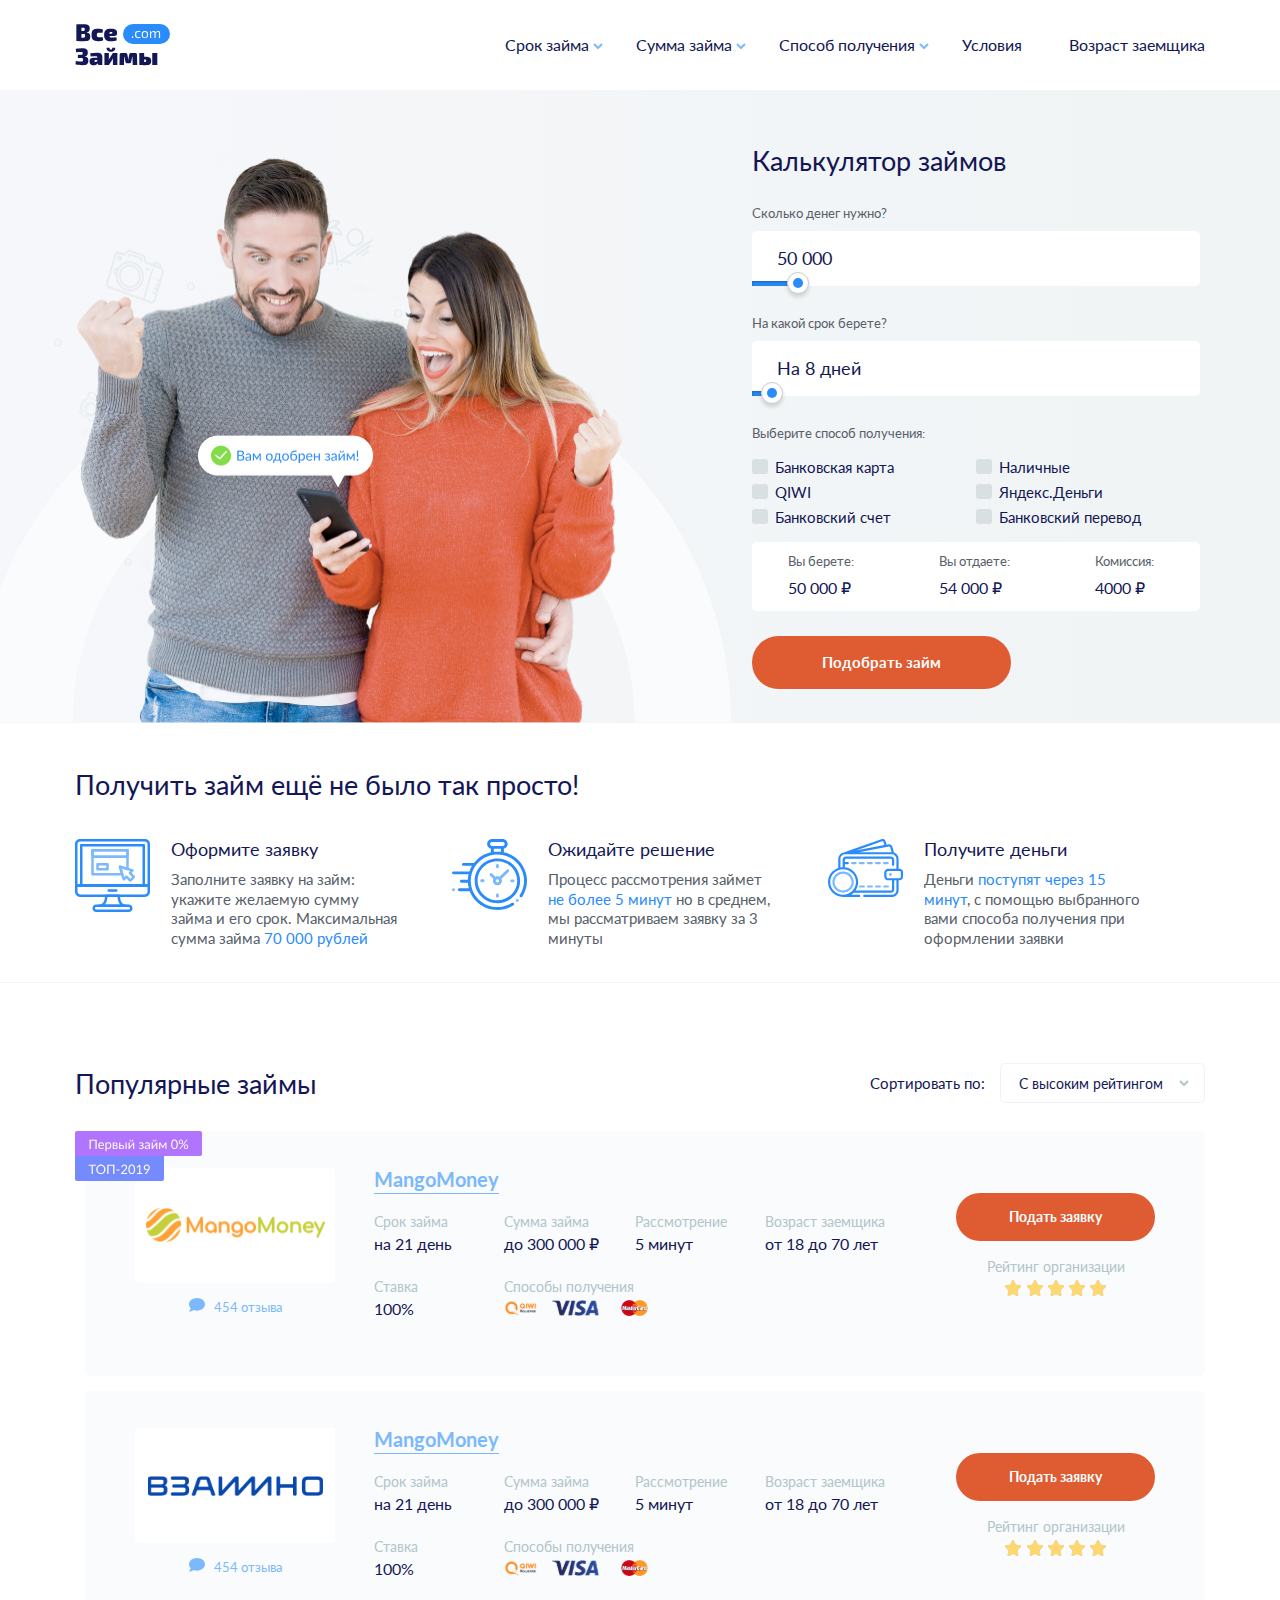
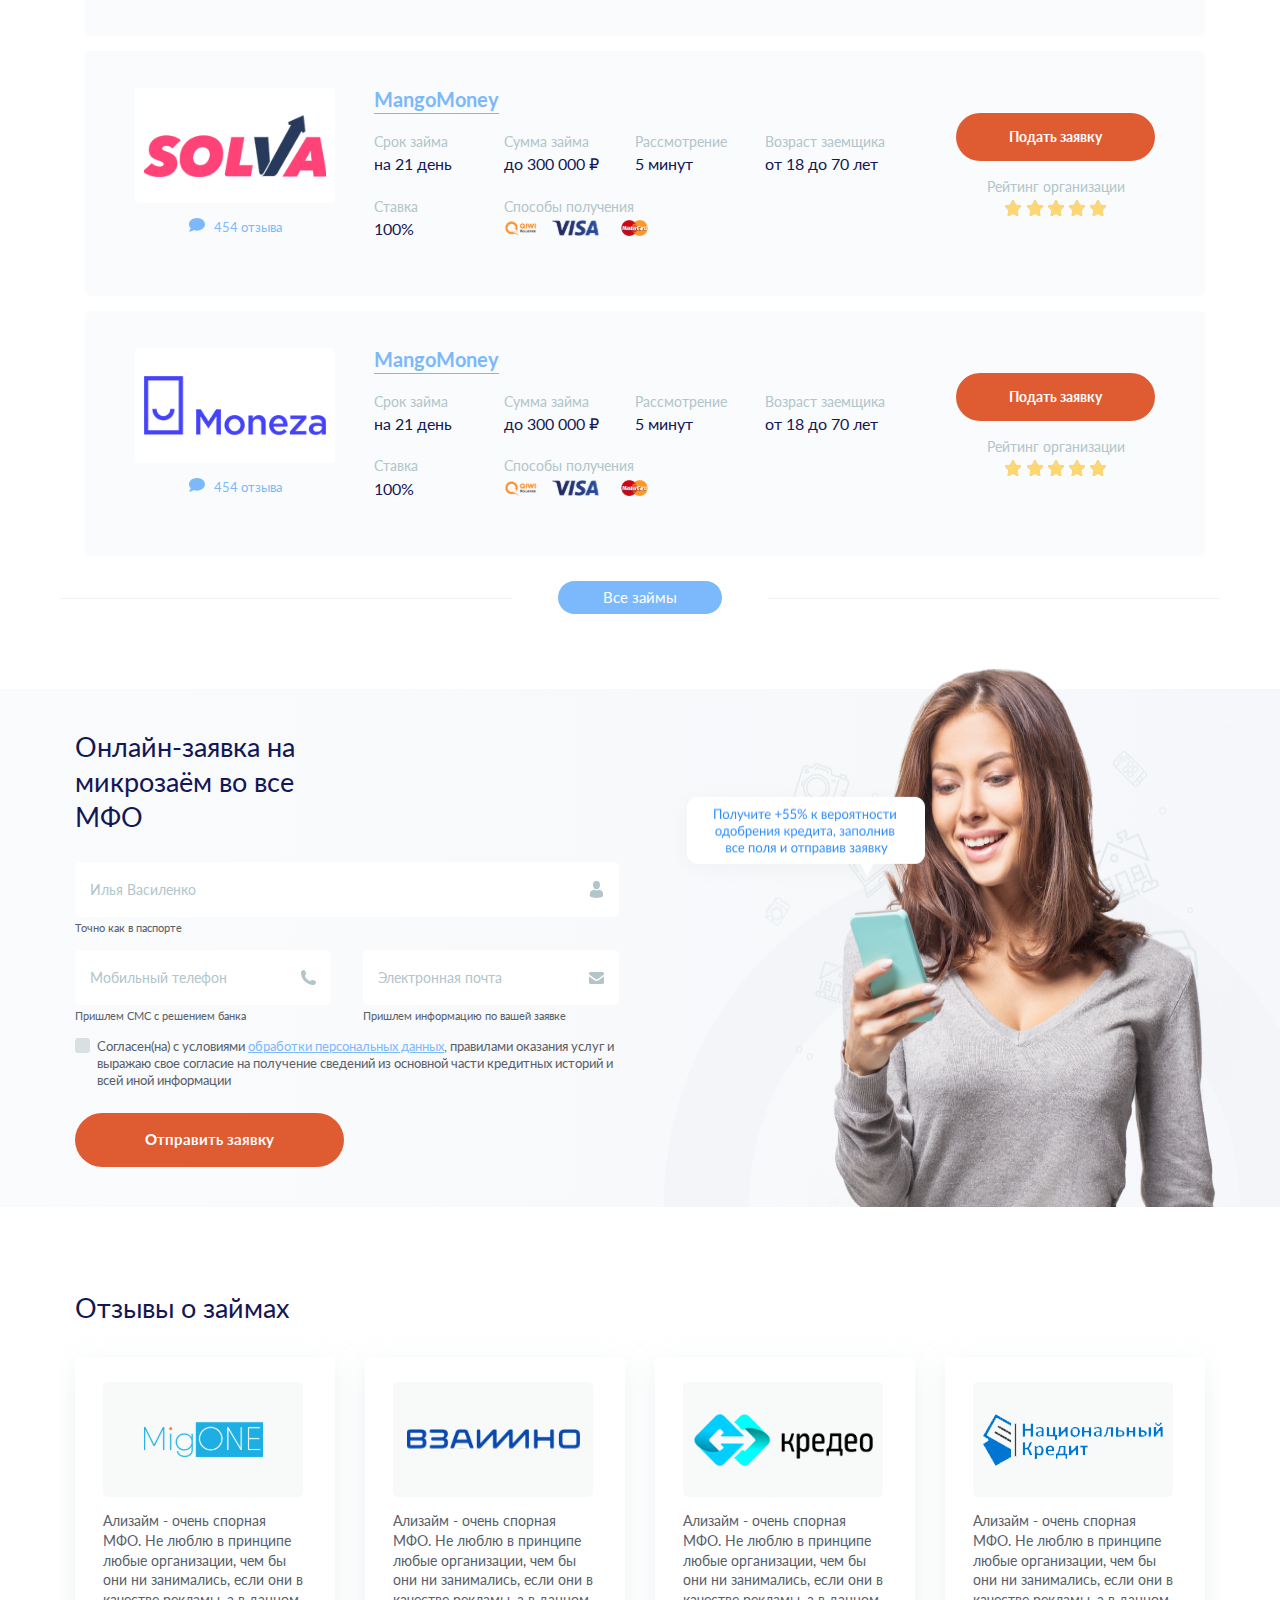
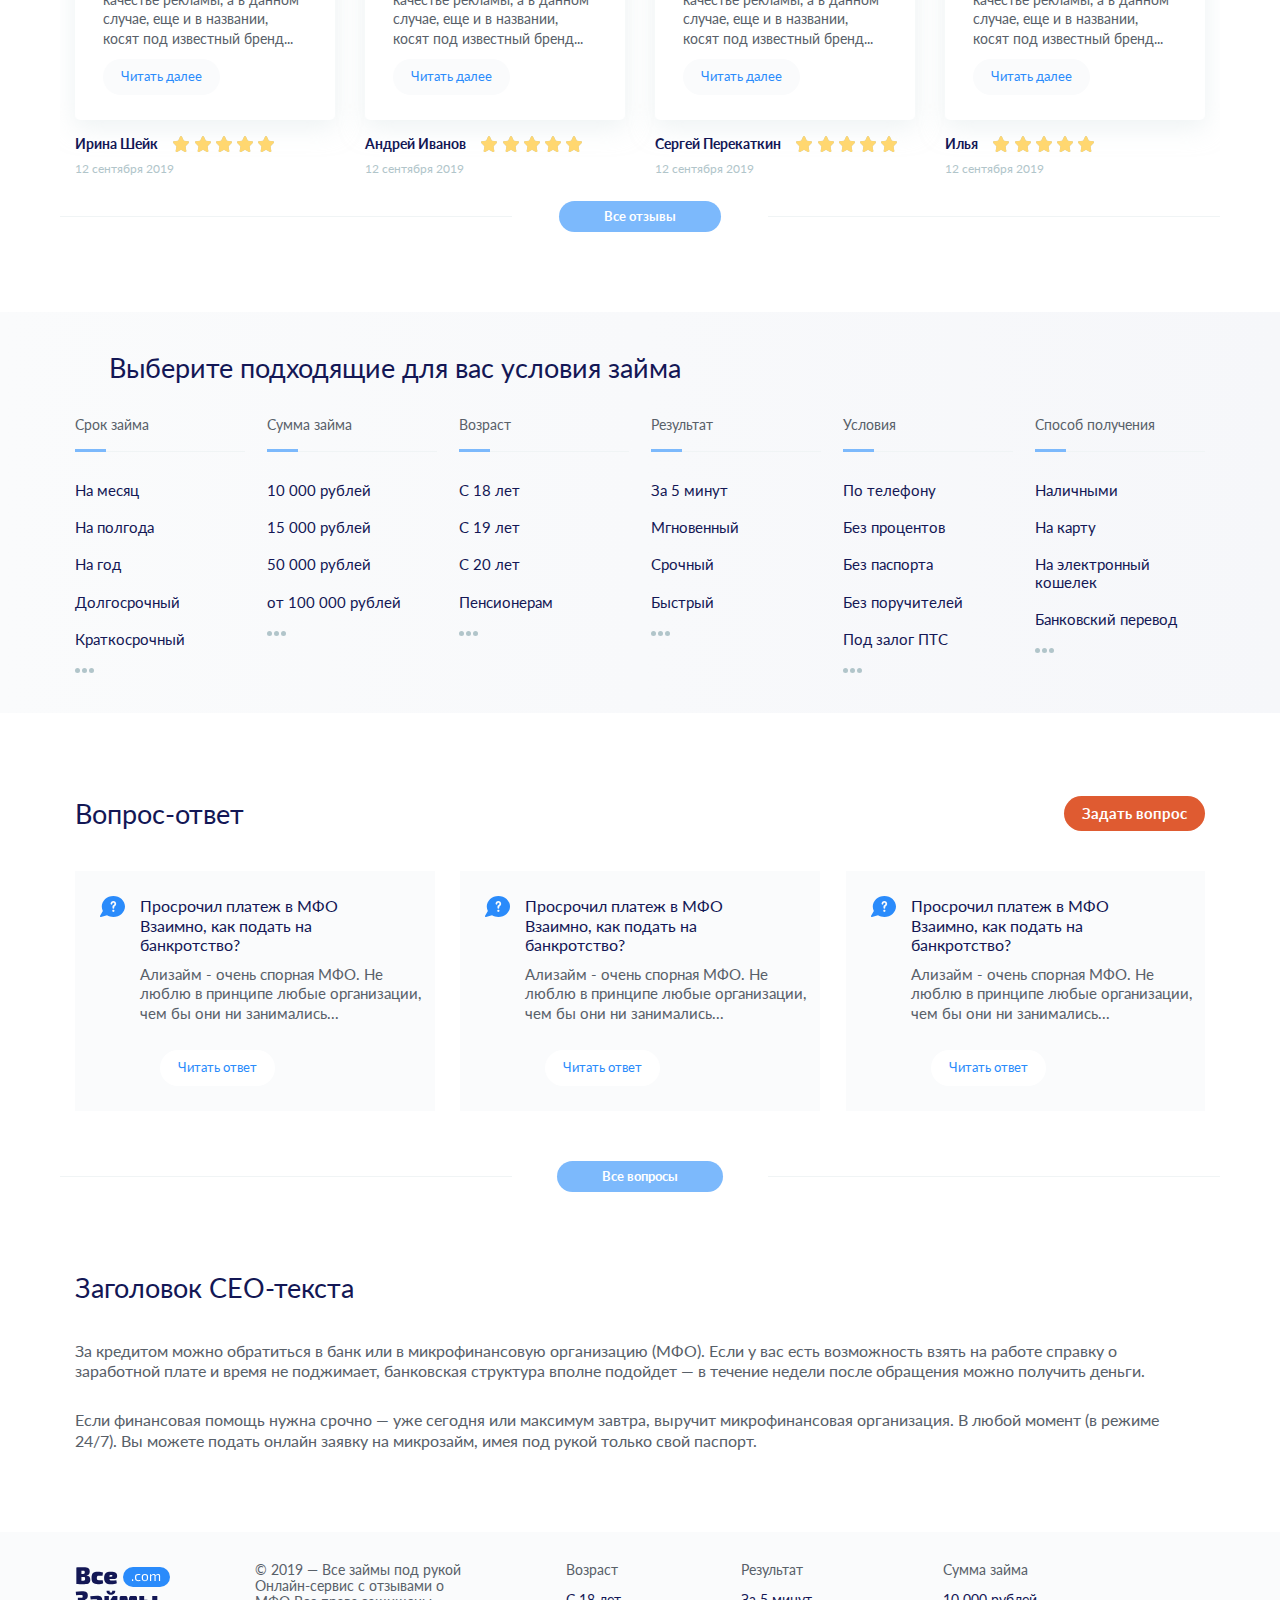
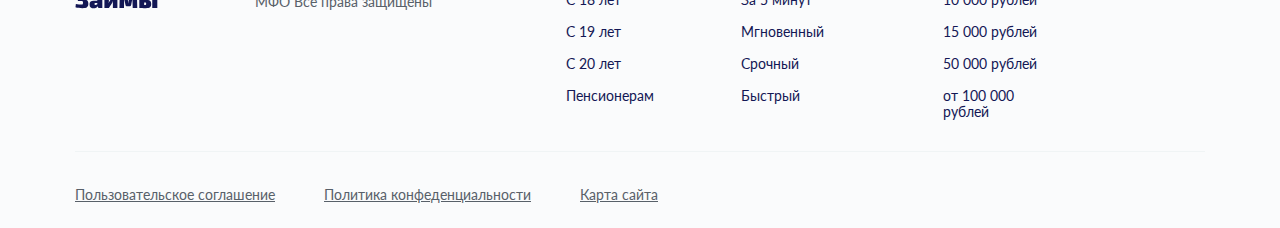
==== commit 446aad16: "v2" ====
--- a/index.html
+++ b/index.html
@@ -7,6 +7,7 @@
     <meta http-equiv="X-UA-Compatible" content="ie=edge">
     <title>Все займы</title>
     <link href="https://fonts.googleapis.com/css?family=Lato:300,400,500,700&display=swap" rel="stylesheet">
+    <link rel="stylesheet" href="js/rangeslider.css">
     <link rel="stylesheet" href="css/libs.min.css">
     <link rel="stylesheet" href="css/style.min.css">
 </head>
@@ -145,15 +146,15 @@
                     <div class="calculator__item-title">
                         Сколько денег нужно?
                     </div>
-                    <input type="text" value="50 000">
-                    <input id="price">
+                    <input class="calculator__summ" type="text" value="50 000">
+                    <input type="range" id="price" min="10000" max="500000" value="50000" step="1000">
                 </div>
                 <div class="calculator__item">
                     <div class="calculator__item-title">
                         На какой срок берете?
                     </div>
-                    <input type="text" value="На 8 месяцев">
-                    <input id="term">
+                    <input class="calculator__term" type="text" value="На 8 дней">
+                    <input type="range" id="term" min="7" max="54.67" value="8" step="1">
                 </div>
                 <div class="calculator__item">
                     <div class="calculator__item-title">
@@ -172,7 +173,7 @@
                             <div class="calculator__item-title">
                                 Вы берете:
                             </div>
-                            <div class="calculator__item-summ-price">
+                            <div class="calculator__item-summ-price you-take">
                                 1 000 000 ₽
                             </div>
                         </div>
@@ -180,7 +181,7 @@
                             <div class="calculator__item-title">
                                 Вы отдаете:
                             </div>
-                            <div class="calculator__item-summ-price">
+                            <div class="calculator__item-summ-price you-give">
                                 1 500 000 ₽
                             </div>
                         </div>
@@ -188,7 +189,7 @@
                             <div class="calculator__item-title">
                                 Комиссия:
                             </div>
-                            <div class="calculator__item-summ-price">
+                            <div class="calculator__item-summ-price your-commission">
                                 500 000 ₽
                             </div>
                         </div>
@@ -199,7 +200,6 @@
                 </div>
             </div>
         </div>
-    </div>
     </div>
 
     <div class="advantages">
@@ -602,7 +602,7 @@
                 </div>
             </div>
             <div class="popular-loans-btn">
-                <a href="#" class="link" id="bbtn">
+                <a href="#" class="link">
                     Все займы
                 </a>
             </div>
@@ -1138,6 +1138,7 @@
 
 
     <script src="https://ajax.googleapis.com/ajax/libs/jquery/3.4.1/jquery.min.js"></script>
+    <script src="js/rangeslider.js"></script>
     <script src="js/libs.min.js"></script>
     <script src="js/main.js"></script>
 </body>
--- a/js/rangeslider.css
+++ b/js/rangeslider.css
@@ -0,0 +1,111 @@
+.rangeslider,
+.rangeslider__fill {
+  display: block;
+  -moz-box-shadow: inset 0px 1px 3px rgba(0, 0, 0, 0.3);
+  -webkit-box-shadow: inset 0px 1px 3px rgba(0, 0, 0, 0.3);
+  box-shadow: inset 0px 1px 3px rgba(0, 0, 0, 0.3);
+  -moz-border-radius: 10px;
+  -webkit-border-radius: 10px;
+  border-radius: 10px;
+}
+
+.rangeslider {
+  background: #e6e6e6;
+  position: relative;
+}
+
+.rangeslider--horizontal {
+  height: 20px;
+  width: 100%;
+}
+
+.rangeslider--vertical {
+  width: 20px;
+  min-height: 150px;
+  max-height: 100%;
+}
+
+.rangeslider--disabled {
+  filter: progid:DXImageTransform.Microsoft.Alpha(Opacity=40);
+  opacity: 0.4;
+}
+
+.rangeslider__fill {
+  background: #00ff00;
+  position: absolute;
+}
+.rangeslider--horizontal .rangeslider__fill {
+  top: 0;
+  height: 100%;
+}
+.rangeslider--vertical .rangeslider__fill {
+  bottom: 0;
+  width: 100%;
+}
+
+.rangeslider__handle {
+  background: white;
+  border: 1px solid #ccc;
+  cursor: pointer;
+  display: inline-block;
+  width: 40px;
+  height: 40px;
+  position: absolute;
+  background-image: url('[data-uri]');
+  background-size: 100%;
+  background-image: -webkit-gradient(linear, 50% 0%, 50% 100%, color-stop(0%, rgba(255, 255, 255, 0)), color-stop(100%, rgba(0, 0, 0, 0.1)));
+  background-image: -moz-linear-gradient(rgba(255, 255, 255, 0), rgba(0, 0, 0, 0.1));
+  background-image: -webkit-linear-gradient(rgba(255, 255, 255, 0), rgba(0, 0, 0, 0.1));
+  background-image: linear-gradient(rgba(255, 255, 255, 0), rgba(0, 0, 0, 0.1));
+  -moz-box-shadow: 0 0 8px rgba(0, 0, 0, 0.3);
+  -webkit-box-shadow: 0 0 8px rgba(0, 0, 0, 0.3);
+  box-shadow: 0 0 8px rgba(0, 0, 0, 0.3);
+  -moz-border-radius: 50%;
+  -webkit-border-radius: 50%;
+  border-radius: 50%;
+}
+.rangeslider__handle:after {
+  content: "";
+  display: block;
+  width: 18px;
+  height: 18px;
+  margin: auto;
+  position: absolute;
+  top: 0;
+  right: 0;
+  bottom: 0;
+  left: 0;
+  background-image: url('[data-uri]');
+  background-size: 100%;
+  background-image: -webkit-gradient(linear, 50% 0%, 50% 100%, color-stop(0%, rgba(0, 0, 0, 0.13)), color-stop(100%, rgba(255, 255, 255, 0)));
+  background-image: -moz-linear-gradient(rgba(0, 0, 0, 0.13), rgba(255, 255, 255, 0));
+  background-image: -webkit-linear-gradient(rgba(0, 0, 0, 0.13), rgba(255, 255, 255, 0));
+  background-image: linear-gradient(rgba(0, 0, 0, 0.13), rgba(255, 255, 255, 0));
+  -moz-border-radius: 50%;
+  -webkit-border-radius: 50%;
+  border-radius: 50%;
+}
+.rangeslider__handle:active, .rangeslider--active .rangeslider__handle {
+  background-image: url('[data-uri]');
+  background-size: 100%;
+  background-image: -webkit-gradient(linear, 50% 0%, 50% 100%, color-stop(0%, rgba(0, 0, 0, 0.1)), color-stop(100%, rgba(0, 0, 0, 0.12)));
+  background-image: -moz-linear-gradient(rgba(0, 0, 0, 0.1), rgba(0, 0, 0, 0.12));
+  background-image: -webkit-linear-gradient(rgba(0, 0, 0, 0.1), rgba(0, 0, 0, 0.12));
+  background-image: linear-gradient(rgba(0, 0, 0, 0.1), rgba(0, 0, 0, 0.12));
+}
+.rangeslider--horizontal .rangeslider__handle {
+  top: -10px;
+  touch-action: pan-y;
+  -ms-touch-action: pan-y;
+}
+.rangeslider--vertical .rangeslider__handle {
+  left: -10px;
+  touch-action: pan-x;
+  -ms-touch-action: pan-x;
+}
+
+input[type="range"]:focus + .rangeslider .rangeslider__handle {
+  -moz-box-shadow: 0 0 8px rgba(255, 0, 255, 0.9);
+  -webkit-box-shadow: 0 0 8px rgba(255, 0, 255, 0.9);
+  box-shadow: 0 0 8px rgba(255, 0, 255, 0.9);
+}
--- a/css/style.min.css
+++ b/css/style.min.css
@@ -1 +1 @@
-html{-webkit-box-sizing:border-box;box-sizing:border-box}*::before,*::after{-webkit-box-sizing:inherit;box-sizing:inherit}body{-webkit-box-sizing:border-box;box-sizing:border-box;font-family:'Lato', sans-serif;font-size:15px;color:#131755}.container{max-width:1130px;margin:0 auto;padding:0 15px}li{list-style:none;display:inline-block}ul,p,ol{margin:0;padding:0}a{text-decoration:none;color:#131755;display:inline-block}.title{font-size:27px}.breadcrumbs{background:-webkit-gradient(linear, right top, left top, from(#F0F4F5), color-stop(99.26%, #F6F7FA)),#F0F4F5;background:-o-linear-gradient(right, #F0F4F5 0%, #F6F7FA 99.26%),#F0F4F5;background:linear-gradient(270deg, #F0F4F5 0%, #F6F7FA 99.26%),#F0F4F5}.breadcrumbs .container{padding:35px 15px 5px;overflow:hidden;max-width:1160px}.breadcrumbs__list li{display:inline-block;position:relative}.breadcrumbs__list li+li{padding-left:24px}.breadcrumbs__list li+li::before{content:"→";position:absolute;left:4px;color:#586069}.breadcrumbs__list li:last-child a,.breadcrumbs__list li:last-child span{color:#586069;border-bottom:0px solid #000}.breadcrumbs__list a{color:#7CB9FC;border-bottom:1px solid #7CB9FC}.header .container{height:90px;display:-webkit-box;display:-ms-flexbox;display:flex;-webkit-box-pack:justify;-ms-flex-pack:justify;justify-content:space-between;-webkit-box-align:center;-ms-flex-align:center;align-items:center;text-align:center;position:relative}.header__menu-btn{display:none;width:36px;height:30px;cursor:pointer;-webkit-transition:all .3s;-o-transition:all .3s;transition:all .3s;margin-top:22px}.header__menu-btn span{background-color:#444;width:24px;height:2px;position:relative;display:block;border-radius:3px;display:-webkit-box;display:-ms-flexbox;display:flex;-webkit-box-pack:end;-ms-flex-pack:end;justify-content:flex-end}.header__menu-btn span::before,.header__menu-btn span::after{-webkit-transition:all .3s;-o-transition:all .3s;transition:all .3s;content:'';position:absolute;width:32px;height:2px;background-color:#444;-webkit-transform:translateY(12px);-ms-transform:translateY(12px);transform:translateY(12px);border-radius:3px;right:4px}.header__menu-btn span::after{-webkit-transform:translateY(-12px);-ms-transform:translateY(-12px);transform:translateY(-12px)}.header__menu-btn.active span{height:0}.header__menu-btn.active span::before{-webkit-transform:rotate(45deg);-ms-transform:rotate(45deg);transform:rotate(45deg)}.header__menu-btn.active span::after{-webkit-transform:rotate(-45deg);-ms-transform:rotate(-45deg);transform:rotate(-45deg)}.header__menu.active{width:100%;max-height:100vh;overflow:auto;z-index:10}.header__menu{font-size:16px}.header__menu li+li{margin-left:43px}.header__menu li{position:relative;cursor:pointer}.drop-down::before{content:"";background-image:url(../images/icons/menu-arrow.svg);background-repeat:no-repeat;background-position:center;width:10px;height:6px;position:absolute;right:-14px;bottom:5px}.drop-down.active::before{-webkit-transform:rotate(-180deg);-ms-transform:rotate(-180deg);transform:rotate(-180deg)}.drop__down-list-wrapper{position:absolute;top:25px;left:-30px;overflow:hidden;max-height:0;-webkit-transition:.3s;-o-transition:.3s;transition:.3s;z-index:5}.drop__down-list-wrapper.active{max-height:350px}.drop__down-list{-webkit-box-sizing:border-box;box-sizing:border-box;width:198px;-webkit-box-shadow:0px 0px 21px rgba(19,23,85,0.06);box-shadow:0px 0px 21px rgba(19,23,85,0.06);border-radius:5px;background-color:#fff;-webkit-transition:all .3s;-o-transition:all .3s;transition:all .3s;position:relative;padding:25px 30px;margin-top:15px}.drop__down-list li{display:block;text-align:left}.drop__down-list li a:hover{color:black}.drop__down-list li+li{margin-left:0;margin-top:30px}.drop__down-list::before{content:'';position:absolute;top:-13px;left:31px;width:0;height:0;border-style:solid;border-width:0 13px 13px 13px;border-color:transparent transparent #ffffff transparent}.drop__down a{position:relative}.top{padding-top:55px;background:-webkit-gradient(linear, right top, left top, from(#F0F4F5), color-stop(99.26%, #F6F7FA)),#F0F4F5;background:-o-linear-gradient(right, #F0F4F5 0%, #F6F7FA 99.26%),#F0F4F5;background:linear-gradient(270deg, #F0F4F5 0%, #F6F7FA 99.26%),#F0F4F5}.top .container{display:-webkit-box;display:-ms-flexbox;display:flex;-webkit-box-pack:justify;-ms-flex-pack:justify;justify-content:space-between}.calculator__item input{background:#FFFFFF;border-radius:5px;height:55px;-webkit-box-sizing:border-box;box-sizing:border-box;max-width:448px;width:100%;border:none;padding-left:25px;font-size:18px;color:#131755}.top-foto{margin-left:-99px;width:755px;max-height:578.41px}.calculator{max-width:448px;width:100%;padding-right:5px;z-index:2}.calculator .title{margin-bottom:30px}.calculator__item-title{font-size:13px;color:#586069;margin-bottom:10px;margin-top:10px}.irs--flat .irs-bar{bottom:0;top:auto}.irs-bar.irs-bar--single{background:#2A8BFB;border-radius:0px 5px 5px 5px;height:5px}.irs-line,.irs--flat .irs-max,.irs--flat .irs-min,.irs-from,.irs-single{display:none}.irs--flat{height:0;background-color:#fff;border-radius:5px}.irs--flat .irs-single{position:unset;background-color:transparent;font-size:18px;color:#131755;padding-top:16px;padding-left:25px}.irs--flat .irs-single::before{display:none}.irs--flat .irs-handle>i:first-child{background:#2A8BFB;border:4px solid #FFFFFF;-webkit-box-shadow:0px 3px 4px rgba(0,0,0,0.15);box-shadow:0px 3px 4px rgba(0,0,0,0.15);border-radius:50%;width:15px;height:15px;opacity:1;top:-11px;left:7px}.irs--flat .irs-handle:hover>i:first-child{background-color:#2A8BFB}.irs--flat .irs-handle.state_hover>i:first-child{background-color:#2A8BFB;opacity:1;top:6px;left:7px}.irs--flat .irs-handle{top:auto;bottom:-14px}.irs--flat .irs-handle.state_hover{background-color:rgba(37,140,251,0.3);width:35px;height:35px;border-radius:50%;position:absolute}.calculator__item+.calculator__item{margin-top:30px}.calculator__item:nth-child(3) .irs-single{padding-left:55px}.calculator__item-checkbox{display:-webkit-box;display:-ms-flexbox;display:flex;-ms-flex-wrap:wrap;flex-wrap:wrap;-webkit-box-pack:justify;-ms-flex-pack:justify;justify-content:space-between}.calculator__item-checkbox label{width:50%;margin-top:8px;display:-webkit-box;display:-ms-flexbox;display:flex}.jq-radio,.jq-checkbox{border-radius:3px;background:#D9E0E2;border:none;min-width:15px;height:15px;-webkit-box-shadow:0 1px 1px rgba(0,0,0,0),inset -1px -1px transparent,inset 0 0 transparent;box-shadow:0 1px 1px rgba(0,0,0,0),inset -1px -1px transparent,inset 0 0 transparent;margin-right:7px}.jq-radio.checked .jq-radio__div,.jq-checkbox.checked .jq-checkbox__div{width:15px;height:15px;margin:3px 0 0 3px;background-color:#2A8BFB;-webkit-box-shadow:inset 1px 1px 1px rgba(0,0,0,0);box-shadow:inset 1px 1px 1px rgba(0,0,0,0);border-radius:0%;margin:0;position:relative}.jq-radio.checked .jq-radio__div::before,.jq-checkbox.checked .jq-checkbox__div::before{content:"";position:absolute;background-image:url(../images/icons/check.svg);top:4px;left:3px;width:10px;height:10px;background-repeat:no-repeat;background-position:0 0}.jq-checkbox.checked .jq-checkbox__div{border-bottom:0px solid #666;border-left:0px solid #666;-webkit-transform:rotate(0deg);-ms-transform:rotate(0deg);transform:rotate(0deg)}.jq-checkbox.focused,.jq-radio.focused{border:none}.calculator__item-summ{display:-webkit-box;display:-ms-flexbox;display:flex;-webkit-box-pack:justify;-ms-flex-pack:justify;justify-content:space-between;background-color:#fff;border-radius:5px;padding:12px 46px 14px 36px;margin-top:15px}.calculator__item-summ-price{font-size:16px}.link{-webkit-transition:.3s;-o-transition:.3s;transition:.3s;display:inline-block;padding:18px 70px;background-color:#DF5B31;color:#fff;font-weight:700;border-radius:119px;margin-top:25px}.open-popup:hover{background-color:#E16B58}.advantages{padding-top:46px;padding-bottom:34px;border-bottom:1px solid #F0F4F5}.advantages .container{display:-webkit-box;display:-ms-flexbox;display:flex;-webkit-box-pack:justify;-ms-flex-pack:justify;justify-content:space-between;-ms-flex-wrap:wrap;flex-wrap:wrap}.advantages .title{margin-bottom:39px;display:block;width:100%}.advantages .advantages__item{width:33.33%;display:-webkit-box;display:-ms-flexbox;display:flex;-webkit-box-align:start;-ms-flex-align:start;align-items:flex-start}.advantages .advantages__item .advantages__item-title{font-size:18px;color:#131755}.advantages img{margin-right:21px}.advantages .advantages__item-subtitle{margin-top:10px;max-width:229px;line-height:130%;font-size:15px;color:#586069}.advantages .advantages__item-subtitle span{color:#2A8BFB}.loan-card__acide-wrapper.fixed{position:-webkit-sticky;position:sticky;top:0;right:0}.popular-loans__inner{position:relative;margin-top:28px}.popular-loans__inner::before{position:absolute;content:'';left:0;top:0;background-image:url(../images/content/loans-before.svg);background-repeat:no-repeat;background-position:0 0;width:127px;height:50px}.popular-loans{padding-top:80px;padding-bottom:80px}.popular-loans .container{position:relative}.popular-loans .block-title{display:-webkit-box;display:-ms-flexbox;display:flex;-webkit-box-pack:justify;-ms-flex-pack:justify;justify-content:space-between;-webkit-box-align:center;-ms-flex-align:center;align-items:center}.sorting,.description__block{display:-webkit-box;display:-ms-flexbox;display:flex}.sorting{-webkit-box-align:center;-ms-flex-align:center;align-items:center}.sorting p{margin-right:15px}.selectize-input{border:1px solid #F0F2F3;padding:11px 30px 11px 18px;width:205px;overflow:unset;z-index:1;-webkit-box-sizing:border-box;box-sizing:border-box;-webkit-box-shadow:none;box-shadow:none;height:40px;border-radius:5px}.selectize-control.single .selectize-input:after{background-image:url(../images/icons/arrow-select.svg);background-repeat:no-repeat;background-position:0 0;top:50%;right:15px;margin-top:-3px;width:10px;height:8px;border-style:solid;border-width:0px 0px 0;border-color:transparent transparent transparent}.selectize-control.single .selectize-input.dropdown-active:after{margin-top:-4px;border-width:0 0px 0px;border-color:transparent transparent transparent;-webkit-transform:rotate(-180deg);-ms-transform:rotate(-180deg);transform:rotate(-180deg)}:focus{outline:-webkit-focus-ring-color auto 0px}.selectize-input.dropdown-active{border-radius:0}.selectize-input.focus{-webkit-box-shadow:inset 0 0px 0px rgba(0,0,0,0.15);box-shadow:inset 0 0px 0px rgba(0,0,0,0.15)}.selectize-dropdown{border:0px solid #d0d0d0;background:#FFFFFF;margin:-1px 0 0;-webkit-box-shadow:none;box-shadow:none}.selectize-dropdown,.selectize-input,.selectize-input input{color:#131755;font-family:'Lato', sans-serif;font-size:14px;line-height:130%;-webkit-font-smoothing:inherit}.selectize-dropdown .active{background-color:transparent;color:#7CB9FC}.selectize-dropdown{top:30px}.selectize-dropdown-content{position:relative;margin-top:13px;-webkit-box-shadow:0px 0px 21px rgba(19,23,85,0.06);box-shadow:0px 0px 21px rgba(19,23,85,0.06);padding:25px 43px 25px 19px;background-color:#fff;border-radius:5px;overflow:unset;overflow-x:unset}.selectize-dropdown-content::before{content:"";top:-12px;left:44px;position:absolute;border-style:solid;border-width:0 6.5px 12px 6.5px;border-color:transparent transparent #ffffff transparent}.selectize-dropdown .optgroup-header,.selectize-dropdown .option{padding:0;margin-bottom:25px}.selectize-dropdown .option:last-child{margin-bottom:0}.item__comment{margin-top:15px;margin-left:auto;margin-right:auto;padding-left:25px;position:relative}.item__comment a{font-size:13px;color:#7CB9FC;padding-bottom:3px;-webkit-transition:.2s;-o-transition:.2s;transition:.2s;border-bottom:1px solid transparent}.item__comment:hover a{border-bottom:1px solid #7CB9FC}.item__comment::before{content:'';background-image:url(../images/icons/item-comment.svg);background-repeat:no-repeat;background-position:0 0;position:absolute;width:16px;height:14px;left:0}.popular-loans__item{display:-webkit-box;display:-ms-flexbox;display:flex;-ms-flex-wrap:wrap;flex-wrap:wrap;-webkit-box-pack:justify;-ms-flex-pack:justify;justify-content:space-between;padding:37px 50px;background-color:#FAFBFC;margin-left:10px;border-radius:5px}.popular-loans__item+.popular-loans__item{margin-top:15px}.popular-loans-btn{margin-top:25px;display:-webkit-box;display:-ms-flexbox;display:flex;-webkit-box-pack:center;-ms-flex-pack:center;justify-content:center}.popular-loans-btn .link{font-weight:400;margin:0 auto;background-color:#7CB9FC;padding:8px 45px}.item__logo{-webkit-box-pack:center;-ms-flex-pack:center;justify-content:center;display:-webkit-box;display:-ms-flexbox;display:flex;-ms-flex-wrap:wrap;flex-wrap:wrap;max-width:200px}.description__block{max-width:543px;-ms-flex-wrap:wrap;flex-wrap:wrap;margin-bottom:-25px}.item__description-name{margin-bottom:20px;font-weight:bold;font-size:20px;color:#7CB9FC;border-bottom:1px solid #7CB9FC;padding-bottom:2px;-webkit-transition:.3s;-o-transition:.3s;transition:.3s}.item__description-name:hover{border-bottom:1px solid transparent}.description__block-wrapper{width:24%;margin-bottom:25px}.description__block-wrapper.block-wrapper-1{width:45%}.block-wrapper-img{width:144px}.description__block-title,.rate-star-title{display:block;font-size:14px;color:#B1C5CA;margin-bottom:5px}.description__block-options{font-size:16px}.item__btn-rate{text-align:center}.item__btn-rate-link.link{padding:16px 53px;font-size:14px;margin-bottom:18px}.item__btn-rate-link.link:hover{background:#E16B58}.rate-star{margin:5px auto 0px;background-image:url(../images/icons/range-star-bg.svg);width:101px;height:16px}.rate-star div{background-image:url(../images/icons/range-star-ellow.svg);background-repeat:no-repeat;width:100%;height:16px}.popular-loans-btn.link{display:block;background-color:#7CB9FC;font-size:13px;padding:8px 48px;max-width:165px;-webkit-box-sizing:border-box;box-sizing:border-box}.popular-loans .container,.reviews .container,.questions .container,.latest-reviews__contetnt-items{overflow-x:hidden;padding-bottom:80px;margin-bottom:15px;position:relative}.popular-loans .container::after,.popular-loans .container::before,.reviews .container::after,.reviews .container::before,.questions .container::after,.questions .container::before,.latest-reviews__contetnt-items::after,.latest-reviews__contetnt-items::before{content:'';height:1px;width:2000px;background-color:#F0F4F5;position:absolute;bottom:15px}.popular-loans .container::after,.reviews .container::after,.questions .container::after,.latest-reviews__contetnt-items::after{right:61%}.popular-loans .container::before,.reviews .container::before,.questions .container::before,.latest-reviews__contetnt-items::before{left:61%}.popular-loans{overflow:hidden;padding-bottom:40px}.popular-loans .container{padding-bottom:0}.form-block{padding-top:20px;overflow:hidden}.form-block .form-block__wrapper{background:-webkit-gradient(linear, left top, right top, from(#FAFBFC), to(#F6F7FA));background:-o-linear-gradient(left, #FAFBFC 0%, #F6F7FA 100%);background:linear-gradient(90deg, #FAFBFC 0%, #F6F7FA 100%);padding-top:40px}.form-block .container{display:-webkit-box;display:-ms-flexbox;display:flex;-webkit-box-pack:justify;-ms-flex-pack:justify;justify-content:space-between}.form-block .container::before,.form-block .container::after{display:none}.form-block .container img{margin-top:-65px;margin-right:-120px}.form-block .form__title{margin-bottom:28px;max-width:288px;line-height:130%}.form-block form{max-width:544px;width:100%;overflow:hidden}.form-block form label{width:100%;font-size:11px;display:inline-block;margin-bottom:15px;color:#586069}.form-block form input,.form-block form textarea{width:100%;height:55px;background-color:#FFFFFF;border-radius:5px;border:none;padding-right:38px;padding-left:15px;-webkit-box-sizing:border-box;box-sizing:border-box;margin-bottom:5px;color:#586069;font-size:14px;resize:none}.form-block form input::-webkit-input-placeholder,.form-block form textarea::-webkit-input-placeholder{color:#B1C5CA}.form-block form input::-moz-placeholder,.form-block form textarea::-moz-placeholder{color:#B1C5CA}.form-block form input:-ms-input-placeholder,.form-block form textarea:-ms-input-placeholder{color:#B1C5CA}.form-block form input::-ms-input-placeholder,.form-block form textarea::-ms-input-placeholder{color:#B1C5CA}.form-block form input::placeholder,.form-block form textarea::placeholder{color:#B1C5CA}.form-block form input:focus{outline-offset:0;border:none;outline:-webkit-focus-ring-color auto 0px}.form-block form .input-wrapper{display:-webkit-box;display:-ms-flexbox;display:flex;-webkit-box-pack:justify;-ms-flex-pack:justify;justify-content:space-between;-ms-flex-wrap:wrap;flex-wrap:wrap}.form-block form .input-wrapper label{width:256px}.form-block form .input-wrapper label+label{margin-left:32px}.form-block form .personal-data__wrapper{display:-webkit-box;display:-ms-flexbox;display:flex}.form-block form .personal-data{max-width:100%;font-size:13px;line-height:130%;margin-bottom:0;color:#586069}.form-block form .personal-data a{-webkit-text-decoration-line:underline;text-decoration-line:underline;color:#7CB9FC}.form-block input[type=name]{background-image:url(../images/icons/name-icon.svg);background-repeat:no-repeat;background-position:center right 15px}.form-block input[type=tel]{background-image:url(../images/icons/phone-icon.svg);background-repeat:no-repeat;background-position:center right 15px}.form-block input[type=email]{background-image:url(../images/icons/email-icon.svg);background-repeat:no-repeat;background-position:center right 15px}.input-file input{height:0.1px;width:0.1px;opacity:0;overflow:hidden;position:absolute;z-index:-1}.page-reviews .item__btn .rate-star{margin-left:auto;margin-right:auto}.latest-reviews__contetnt-items{padding-bottom:0}.reviews{padding-top:85px;padding-bottom:80px}.reviews .container{padding-bottom:0;margin-bottom:0}.reviews__btn,.questions__btn-bottom{text-align:center}.reviews__btn .link,.questions__btn-bottom .link{background-color:#7CB9FC;padding:8px 45px;font-size:13px;display:inline-block}.reviews__inner{padding-top:34px;display:-webkit-box;display:-ms-flexbox;display:flex;-webkit-box-pack:justify;-ms-flex-pack:justify;justify-content:space-between;-ms-flex-wrap:wrap;flex-wrap:wrap}.reviews__item{max-width:23%;font-size:14px}.reviews__item .rate-star{margin-top:0;margin-left:0}.reviews__item .block-name{display:-webkit-box;display:-ms-flexbox;display:flex;-ms-flex-wrap:wrap;flex-wrap:wrap;-webkit-box-align:center;-ms-flex-align:center;align-items:center;margin-top:16px;height:16px;margin-bottom:10px}.reviews__item .block-name-name{font-weight:bold;margin-right:15px}.reviews__item .block-name-date{color:#B1C5CA;font-size:12px}.reviews__item-content{-webkit-box-shadow:0px 8px 25px rgba(221,231,234,0.5);box-shadow:0px 8px 25px rgba(221,231,234,0.5);border-radius:5px;padding:25px 28px;-webkit-box-sizing:border-box;box-sizing:border-box;line-height:140%;color:#586069}.reviews__item-content img{margin-bottom:10px}.item-link{margin-top:11px;color:#2A8BFB;font-size:13px;padding:8px 18px;background:#FAFBFC;border-radius:60px}.conditions{padding-top:40px;padding-bottom:40px;background:-webkit-gradient(linear, left top, right top, from(#FAFBFC), to(#F6F7FA)),#FAFBFC;background:-o-linear-gradient(left, #FAFBFC 0%, #F6F7FA 100%),#FAFBFC;background:linear-gradient(90deg, #FAFBFC 0%, #F6F7FA 100%),#FAFBFC}.conditions__inner{display:-webkit-box;display:-ms-flexbox;display:flex;-webkit-box-pack:justify;-ms-flex-pack:justify;justify-content:space-between;-ms-flex-wrap:wrap;flex-wrap:wrap}.conditions__item{width:15%}.conditions__item ul{color:#131755}.conditions__item ul li{display:block}.conditions__item ul li+li{margin-top:20px}.conditions__item ul li:last-child{background-image:url(../images/icons/ellipsis.svg);background-repeat:no-repeat;background-position:0 0;width:19px;height:5px;cursor:pointer}.conditions__item:hover .conditions__item-line div{width:100%}.conditions-title{margin-bottom:34px;margin-left:34px}.conditions__item-title{font-size:14px;margin-bottom:18px;color:#586069}.conditions__item-line{height:1px;background-color:#F0F4F5;width:100%;display:-webkit-box;display:-ms-flexbox;display:flex;-webkit-box-align:end;-ms-flex-align:end;align-items:flex-end;margin-bottom:30px;-webkit-transition:.5s;-o-transition:.5s;transition:.5s}.conditions__item-line:hover div{width:100%}.conditions__item-line div{-webkit-transition:.5s;-o-transition:.5s;transition:.5s;height:3px;background-color:#7CB9FC;width:18%}.questions{padding-top:80px}.questions__title{display:-webkit-box;display:-ms-flexbox;display:flex;-webkit-box-pack:justify;-ms-flex-pack:justify;justify-content:space-between;height:40px;-webkit-box-align:center;-ms-flex-align:center;align-items:center}.questions__btn{padding:9px 18px;display:inline-block;margin-top:0}.questions__btn:hover{background:#E16B58}.questions__inner{display:-webkit-box;display:-ms-flexbox;display:flex;-webkit-box-pack:justify;-ms-flex-pack:justify;justify-content:space-between;-ms-flex-wrap:wrap;flex-wrap:wrap;padding-top:38px;padding-bottom:25px}.questions__item{max-width:25%;padding:25px 12px 25px 65px;line-height:130%;position:relative;background-color:#FAFBFC;-webkit-transition:.3s;-o-transition:.3s;transition:.3s}.questions__item::before{content:'';position:absolute;width:25px;height:21px;left:25px;top:25px;background-image:url(../images/icons/comments.svg);background-repeat:no-repeat;background-position:0 0}.questions__item:hover{background-color:#FFFFFF;-webkit-box-shadow:0px 8px 25px rgba(221,231,234,0.5);box-shadow:0px 8px 25px rgba(221,231,234,0.5)}.questions__item:hover .questions__item-link{background-color:#FAFBFC}.questions__item-title{font-size:16px;color:#131755;margin-bottom:10px;max-width:200px}.questions__item-text{color:#586069;margin-bottom:16px}.questions__item-link{margin-left:20px;background-color:#fff}.questions .container{padding-bottom:0;margin-bottom:0}.seo-text{padding-top:80px;padding-bottom:80px}.seo-text p+p{margin-top:28px}.seo-text p{font-size:16px;line-height:130%;max-width:1110px;color:#586069}.seo-text__title{margin-bottom:38px}.footer{background:#FAFBFC}.footer__inner{padding-top:30px;padding-bottom:30px;max-width:985px;display:-webkit-box;display:-ms-flexbox;display:flex;-webkit-box-pack:justify;-ms-flex-pack:justify;justify-content:space-between;-ms-flex-wrap:wrap;flex-wrap:wrap;color:#586069;font-size:14px}.footer__inner ul{color:#131755}.footer__inner ul li+li{margin-top:15px}.footer__item-2 .footer__item-text{max-width:90px}.footer__item-1{max-width:226px}.footer__item-title{margin-bottom:14px}.footer__item-text li{display:inline-block;border-bottom:1px solid transparent;-webkit-transition:.2s;-o-transition:.2s;transition:.2s}.footer__item-text li:hover{color:#7CB9FC;border-bottom:1px solid #7CB9FC}.footer__item-text{max-width:117px}.footer__bottom{border-top:1px solid #F0F4F5;padding:20px 0px 24px}.footer__bottom a{display:inline-block;text-decoration:underline;color:#586069;font-size:14px}.footer__bottom a+a{margin-left:45px;margin-top:15px}.tabs{margin-top:-10px;padding-bottom:40px}.tabs .tab{margin-top:10px;display:inline-block;cursor:pointer;padding:8px 25px;background:#F6F6F7;border-radius:50px}.tabs .tab.active{background:#7CB9FC;color:#fff}.categories .latest-reviews__acide .latest-reviews__acide-block{margin-bottom:0}.categories .top{padding-top:0}.categories .top img{width:480px;height:390px;margin-right:-72px}.categories .top img .container{-webkit-box-align:center;-ms-flex-align:center;align-items:center}.categories .calculator{max-width:736px}.categories .calculator__item{min-width:352px;display:inline-block}.categories .calculator__item:nth-child(3){margin-left:28px;margin-top:0}.categories .calculator__item:nth-child(4){display:-webkit-box;display:-ms-flexbox;display:flex;-ms-flex-wrap:wrap;flex-wrap:wrap}.categories .calculator__item-checkbox{max-width:357px}.categories .calculator__item-summ{width:39%;margin-left:28px;padding:11px 35px 18px 25px}.categories .calculator__item-title{width:100%}.categories .calculator .title{margin-bottom:0}.latest-reviews{padding-top:80px;padding-bottom:80px}.latest-reviews .rate-star{margin:0;margin-left:9px}.latest-reviews .container{display:-webkit-box;display:-ms-flexbox;display:flex}.latest-reviews .container::before,.latest-reviews .container::after{display:none}.contetnt-item.block-name{max-width:255px;display:-webkit-box;display:-ms-flexbox;display:flex;-ms-flex-wrap:wrap;flex-wrap:wrap}.latest-reviews__contetnt-items,.latest-reviews__acide-block{margin-top:17px}.latest-reviews__contetnt-item{background-color:#FAFBFC;border-radius:5px;padding:40px 40px 20px 40px}.latest-reviews__contetnt-item+.latest-reviews__contetnt-item{margin-top:15px}.latest-reviews__contetnt-item p{font-size:14px;line-height:140%;color:#586069}.block-name-date{display:block;width:100%;color:#B1C5CA;margin-top:10px}.contetnt-item__top{display:-webkit-box;display:-ms-flexbox;display:flex;-webkit-box-pack:justify;-ms-flex-pack:justify;justify-content:space-between;-webkit-box-align:center;-ms-flex-align:center;align-items:center;margin-bottom:20px;border-bottom:1px solid #F0F4F5;padding-bottom:35px}.block-name-name{display:inline-block}.latest-reviews__contetnt,.loan-card__content{max-width:832px}.acids{width:256px;margin-left:32px;height:100%;position:relative;-webkit-box-sizing:border-box;box-sizing:border-box}.latest-reviews__acide-block{padding:28px;background-color:#FAFBFC}.item__logo{margin-bottom:20px}.acide-block__sab{display:-webkit-box;display:-ms-flexbox;display:flex;-webkit-box-pack:justify;-ms-flex-pack:justify;justify-content:space-between;color:#B1C5CA;-webkit-box-align:center;-ms-flex-align:center;align-items:center}.acide-block__sab+.acide-block__sab{margin-top:14px}.acide-block__sab span{color:#131755}.acide-btn{padding:16px 50px;font-size:14px}.acide .link:hover{background-color:#E16B58}.latest-reviews__contetnt{position:relative;overflow:hidden}.latest-reviews__contetnt::after,.latest-reviews__contetnt::before{content:'';height:1px;width:2000px;background-color:#F0F4F5;position:absolute;bottom:15px}.latest-reviews__contetnt::after{right:67%}.latest-reviews__contetnt::before{left:67%}.loan-card{background:-webkit-gradient(linear, right top, left top, from(#F0F4F5), color-stop(99.26%, #F6F7FA)),#F0F4F5;background:-o-linear-gradient(right, #F0F4F5 0%, #F6F7FA 99.26%),#F0F4F5;background:linear-gradient(270deg, #F0F4F5 0%, #F6F7FA 99.26%),#F0F4F5}.loan-card .popular-loans__item{background:-webkit-gradient(linear, right top, left top, from(#F0F4F5), color-stop(99.26%, #F6F7FA)),#F0F4F5;background:-o-linear-gradient(right, #F0F4F5 0%, #F6F7FA 99.26%),#F0F4F5;background:linear-gradient(270deg, #F0F4F5 0%, #F6F7FA 99.26%),#F0F4F5;margin-left:0;padding-left:15px;-ms-flex-wrap:wrap;flex-wrap:wrap}.loan-card .navigation{background:#FAFBFC;border-radius:5px;width:100%;padding:28px;-webkit-box-sizing:border-box;box-sizing:border-box;margin-bottom:40px}.loan-card .navigation__title{font-size:18px;margin-bottom:20px;color:#000}.loan-card .navigation li{display:block}.loan-card .navigation li a{color:#7CB9FC;border-bottom:1px solid #7CB9FC}.loan-card .navigation li+li{margin-top:15px}.loan-card .loan-card__title{padding-top:15px}.loan-card .loan-card__inner{padding-top:60px;background-color:#fff}.loan-card .loan-card__inner .container{display:-webkit-box;display:-ms-flexbox;display:flex}.loan-card .loan-card__inner .title-block__text{color:#586069;font-size:16px;line-height:130%;padding-bottom:60px;padding-top:15px}.loan-card .conditions{background:#fff;padding-top:0;padding-bottom:0;margin-bottom:35px}.loan-card .calculator{background:-webkit-gradient(linear, right top, left top, from(#F0F4F5), color-stop(99.26%, #F6F7FA));background:-o-linear-gradient(right, #F0F4F5 0%, #F6F7FA 99.26%);background:linear-gradient(270deg, #F0F4F5 0%, #F6F7FA 99.26%);border-radius:5px;max-width:100%;padding:26px 40px;-webkit-box-sizing:border-box;box-sizing:border-box;display:-webkit-box;display:-ms-flexbox;display:flex;-ms-flex-wrap:wrap;flex-wrap:wrap;-webkit-box-pack:justify;-ms-flex-pack:justify;justify-content:space-between}.loan-card .calculator .title{margin-bottom:10px}.loan-card .calculator .link{padding:18px 25px;margin-top:40px}.loan-card .calculator__item+.calculator__item{margin-top:0}.loan-card .calculator__item{width:32%}.loan-card .calculator__title{width:100%}.loan-card .calculator__item-title{margin-top:15px}.loan-card .calculator__item-title span{color:#131755}.loan-card .rate-star{margin:0;margin-left:15px}.loan-card .contetnt-item.block-name{max-width:300px}.loan-card .item__btn-rate .rate-star{margin:0 auto}.block-questions{padding-top:30px}.block-questions .title{margin-bottom:15px}.item__btn-rate-comments{margin-top:20px;font-size:12px;color:#B1C5CA}.item__btn-rate-comments span{color:#7CB9FC;border-bottom:1px solid #7CB9FC}.loan-card__contacts{margin:0 auto;max-width:443px;margin-top:20px;max-height:18px;padding-left:0px;-webkit-box-ordinal-group:5;-ms-flex-order:4;order:4;display:-webkit-box;display:-ms-flexbox;display:flex;-webkit-box-pack:justify;-ms-flex-pack:justify;justify-content:space-between;-ms-flex-wrap:wrap;flex-wrap:wrap}.loan-card__contacts a{margin-left:60px;position:relative;color:#7CB9FC;border-bottom:1px solid #7CB9FC}.loan-card__contacts a::before{content:'';position:absolute;background-image:url(../images/icons/email-icon.svg);background-repeat:no-repeat;background-position:0 0;left:-20px;bottom:2px;width:15px;height:12px}.loan-card__contacts a:first-child{color:#131755;border-bottom:0px solid #000;margin-left:-20px}.loan-card__contacts a:first-child::before{background-image:url(../images/icons/phone-icon.svg);width:15px;height:15px;bottom:0}.loan-card__contacts a:last-child::before{background-image:url(../images/icons/email-ikon.svg);width:18px;height:18px;bottom:0}table{border-collapse:collapse;text-align:left}th{border-bottom:1px solid #2A8BFB;color:#2A8BFB;padding-bottom:15px;padding-top:25px;padding-left:5px}th:first-child{width:45%;padding-left:0}td{border-bottom:1px solid #F0F4F5;padding-bottom:15px;padding-top:25px}.conditions__block{display:-webkit-box;display:-ms-flexbox;display:flex;-webkit-box-pack:justify;-ms-flex-pack:justify;justify-content:space-between;color:#B1C5CA}.conditions__block-item-1{width:45%;line-height:24px;-webkit-box-sizing:border-box;box-sizing:border-box;color:#B1C5CA}.conditions__block-item-2{width:55%;padding-left:5px;-webkit-box-sizing:border-box;box-sizing:border-box;color:#586069}.block__img{max-width:382px;margin:0 auto;margin-top:35px;padding:5px;background:#FAFBFC;border:1px solid #EAEEF1;-webkit-box-sizing:border-box;box-sizing:border-box;border-radius:5px;margin-bottom:47px}.block__img-text{font-size:14px;line-height:18px;text-align:center;color:#586069;margin-top:15px;padding:0 5px}.block-text{font-size:16px;line-height:24px;color:#586069;padding-bottom:50px}.block-text__item mark{background-color:#7CB9FC;color:#fff;padding:0px 3px}.block-text__item+.block-text__item{margin-top:27px}.block-text__item:last-child{margin-top:25px}.item-bg{background:#FAFBFC;border-radius:5px;border-left:5px solid #2A8BFB}.item-figure,.item-bg{padding:17px 45px}.item-figure{background-image:url(../images/icons/figure.svg);background-repeat:no-repeat;background-position:top 22px left}.item-attention{background-color:#FAFBFC;border:2px solid #2A8BFB;border-radius:5px;display:-webkit-box;display:-ms-flexbox;display:flex;padding:17px 50px 17px 0px}.item-attention .sign{margin-left:30px;margin-right:30px}.item-cheked__box{display:-webkit-box;display:-ms-flexbox;display:flex}.block-text__item-text{margin-top:19px}.item-cheked__box-line{width:15px;height:5px;background-color:#2A8BFB;margin:auto 36px  auto 0px;margin-top:12px}.item-cheked__box span{font-weight:bold;font-size:14px;line-height:24px;padding:1px 8px;background-color:#2A8BFB;border-radius:50%;color:#fff;margin-right:25px;max-height:26px;max-width:26px}.item-cheked__box .tere{width:15px;padding:0;height:5px;background-color:#2A8BFB;margin:auto 36px  auto 0px;border-radius:0;display:inline-block}.item-cheked__box+.item-cheked__box{margin-top:10px}.block-questions__content{padding:28px;padding-bottom:0px;background:#FAFBFC;border:1px solid #F0F2F3;-webkit-box-sizing:border-box;box-sizing:border-box;border-radius:5px}.block-questions__content-item{font-size:16px;line-height:130%;overflow:hidden;max-height:38px;-webkit-transition:.3s;-o-transition:.3s;transition:.3s;border-bottom:1px solid #F0F4F5;padding-bottom:15px;-webkit-box-sizing:border-box;box-sizing:border-box;margin-bottom:15px}.block-questions__content-item:last-child{border-bottom:0px solid #000;margin-bottom:0}.block-questions__content-item-title{padding-right:15px;padding-bottom:15px;position:relative}.block-questions__content-item-title svg{position:absolute;right:0;top:18%}.block-questions__content-item-text{color:#586069}.block-questions__content-item.active{max-height:115px}.block-questions__content-item.active .block-questions__content-item-title{color:#2A8BFB}.block-questions__content-item.active svg{-webkit-transform:rotate(-180deg);-ms-transform:rotate(-180deg);transform:rotate(-180deg)}.block-questions__content-item.active svg path{stroke:#B1C5CA}.block-btn{margin-top:40px;margin-bottom:40px;padding:32px 35px 32px 40px;background:-webkit-gradient(linear, right top, left top, from(#F0F4F5), color-stop(99.26%, #F6F7FA));background:-o-linear-gradient(right, #F0F4F5 0%, #F6F7FA 99.26%);background:linear-gradient(270deg, #F0F4F5 0%, #F6F7FA 99.26%);border-radius:5px;font-weight:500;font-size:18px;display:-webkit-box;display:-ms-flexbox;display:flex;-webkit-box-pack:justify;-ms-flex-pack:justify;justify-content:space-between;-ms-flex-wrap:wrap;flex-wrap:wrap}.block-btn .link{font-size:14px;padding:16px 50px;margin-top:0}.block-btn__text{color:#000;max-width:480px}.block-reviews{overflow:hidden;position:relative;margin-bottom:40px}.block-reviews::after{right:67%}.block-reviews::before{left:67%}.block-reviews::after,.block-reviews::before{content:'';height:1px;width:2000px;background-color:#F0F4F5;position:absolute;bottom:15px}.form-reviews{padding-top:0;background:#fff;-webkit-box-sizing:border-box;box-sizing:border-box;padding-bottom:80px}.form-reviews .title{margin-bottom:15px}.form-reviews form{padding:50px 40px;background:#FAFBFC;border-radius:5px;max-width:100%;-webkit-box-sizing:border-box;box-sizing:border-box}.form-reviews form textarea{padding:24px;padding-right:40px;height:140px;margin:15px 0;background-image:url(../images/icons/textarea-icon.svg);background-repeat:no-repeat;background-position:top 26px right 15px}.form-reviews form input+input{margin-top:15px}.form-reviews .form-reviews-text{display:-webkit-box;display:-ms-flexbox;display:flex;-ms-flex-wrap:wrap;flex-wrap:wrap;padding:25px 0px 25px 25px}.form-btn{margin-bottom:40px}.form-btn:hover{background-color:#E16B58}.input-file{height:0.1px;width:0.1px;opacity:0;overflow:hidden;position:absolute;z-index:-1}.label-file{cursor:pointer;width:100%;border:2px dashed #B1C5CA;-webkit-box-sizing:border-box;box-sizing:border-box;border-radius:5px;height:133px;text-align:center;padding:30px 0px;color:#000;font-size:14px;background-image:url(../images/icons/upload-file.svg);background-repeat:no-repeat;background-position:center 63px;margin-top:25px}.block-link-text{font-size:13px;line-height:130%;max-width:455px}.block-link-text a{color:#7CB9FC;display:inline;border-bottom:1px solid transparent}.block-link-text a:hover{border-bottom:1px solid #7CB9FC}.block-link{margin-top:10px;display:-webkit-box;display:-ms-flexbox;display:flex;-webkit-box-pack:justify;-ms-flex-pack:justify;justify-content:space-between;-webkit-box-align:center;-ms-flex-align:center;align-items:center;-ms-flex-wrap:wrap;flex-wrap:wrap}.block-link .link{padding:16px 47px;margin-top:0}.block-link .link:hover{background-color:#E16B58}.acide-2{max-height:800px;height:100%;-webkit-box-sizing:border-box;box-sizing:border-box}.loan-card__acide-block{background:#FAFBFC;border-radius:5px;max-width:256px;padding:15px;padding-bottom:6px}.loan-card__acide-block .link{padding:16px 10px}.page-reviews{background:-webkit-gradient(linear, right top, left top, from(#F0F4F5), color-stop(99.26%, #F6F7FA)),#F0F4F5;background:-o-linear-gradient(right, #F0F4F5 0%, #F6F7FA 99.26%),#F0F4F5;background:linear-gradient(270deg, #F0F4F5 0%, #F6F7FA 99.26%),#F0F4F5}.page-reviews .loan-card__contacts{margin-top:0}.page-reviews .rate-star{margin-top:0;margin-left:15px}.page-reviews .loan-card__title{padding-top:15px}.page-reviews .description__block{padding-top:10px;font-size:16px;line-height:25px;border-bottom:1px solid #E6EDEF;padding-bottom:15px}.page-reviews .item__btn-rate-link.link{margin-top:0}.page-reviews .popular-loans__item{background:-webkit-gradient(linear, right top, left top, from(#F0F4F5), color-stop(99.26%, #F6F7FA)),#F0F4F5;background:-o-linear-gradient(right, #F0F4F5 0%, #F6F7FA 99.26%),#F0F4F5;background:linear-gradient(270deg, #F0F4F5 0%, #F6F7FA 99.26%),#F0F4F5}.reviews-sits{background-color:#fff;padding-top:60px}.reviews-sits .container{display:-webkit-box;display:-ms-flexbox;display:flex}.reviews-sits .title{margin-bottom:15px}.left-site{max-width:832px}.left-site__top{display:-webkit-box;display:-ms-flexbox;display:flex;-webkit-box-align:center;-ms-flex-align:center;align-items:center}.left-site__top .link{padding:8px 18px;margin-top:0;margin-left:30px}.left-site__top .sorting{margin-left:auto}.assessment{display:-webkit-box;display:-ms-flexbox;display:flex;margin-top:28px;-webkit-box-align:end;-ms-flex-align:end;align-items:flex-end}.assessment-text{margin-right:20px}.assessment svg{cursor:pointer;margin-right:5px}.assessment .dislike{margin-left:7px}.assessment .dislike svg{margin-bottom:-5px}.assessment .dislike svg:hover path{fill:#000}.assessment .dislike span{color:#E16B58}.assessment .like span{color:#83DD4C;margin-right:7px}.assessment .like svg:hover path{fill:#000}.reviews-mfo .left-site__top input{margin-right:10px}.reviews-mfo .left-site__top .drop-down{margin-left:10px}.reviews-mfo .loan-card__acide-block{position:unset}.reviews-mfo .latest-reviews__acide-block{margin-bottom:15px}.reviews-mfo .breadcrumbs{background:#fff}.reviews-mfo .reviews-sits{padding-top:10px}.reviews-mfo .left-site__top{-webkit-box-pack:justify;-ms-flex-pack:justify;justify-content:space-between}.reviews-mfo .left-site__top .selectize-input{width:256px}.reviews-mfo .left-site__top .drop-down{position:relative;width:256px;height:40px;background:#FFFFFF;border:1px solid #F0F2F3;-webkit-box-sizing:border-box;box-sizing:border-box;border-radius:5px;padding:11px 18px}.reviews-mfo .left-site__top .drop-down::before{right:18px;top:18px;background-image:url(../images/icons/arrow-select.svg)}.reviews-mfo .left-site__top .drop__down-list{width:148px;padding:11px 0}.reviews-mfo .left-site__top .drop__down-list .rate-star{margin-left:0;margin-right:0}.reviews-mfo .left-site__top .drop__down-list .drop__down-list-item{padding:8px 20px}.reviews-mfo .left-site__top .drop__down-list .drop__down-list-item:hover{background-color:#FAFBFC}.reviews-mfo .left-site__top .drop__down-list-wrapper{left:0;top:37px}.reviews-mfo .left-site__top .search{width:256px;height:40px;background:#FFFFFF;border:1px solid #F0F2F3;-webkit-box-sizing:border-box;box-sizing:border-box;border-radius:5px;background-image:url(../images/icons/search.svg);background-repeat:no-repeat;background-position:center right 15px;padding-left:15px;padding-right:40px}.reviews-mfo .left-site__top .search::-webkit-input-placeholder{color:#131755}.reviews-mfo .left-site__top .search::-moz-placeholder{color:#131755}.reviews-mfo .left-site__top .search:-ms-input-placeholder{color:#131755}.reviews-mfo .left-site__top .search::-ms-input-placeholder{color:#131755}.reviews-mfo .left-site__top .search::placeholder{color:#131755}.contetnt-item .block-images{margin-top:15px;display:-webkit-box;display:-ms-flexbox;display:flex;-ms-flex-wrap:wrap;flex-wrap:wrap}.contetnt-item .block-images img{border-radius:2px;background:-webkit-gradient(linear, left bottom, left top, from(rgba(255,255,255,0.6)), to(rgba(255,255,255,0.6))),url(plyusy-i-minusy-debetovoj-karty-banka-tinkoff-2.jpg);background:-o-linear-gradient(bottom, rgba(255,255,255,0.6), rgba(255,255,255,0.6)),url(plyusy-i-minusy-debetovoj-karty-banka-tinkoff-2.jpg);background:linear-gradient(0deg, rgba(255,255,255,0.6), rgba(255,255,255,0.6)),url(plyusy-i-minusy-debetovoj-karty-banka-tinkoff-2.jpg);margin-right:20px;margin-bottom:10px}.popup-wrapper{background:rgba(0,0,0,0.6);-webkit-box-align:center;-ms-flex-align:center;align-items:center;-webkit-box-pack:center;-ms-flex-pack:center;justify-content:center;background:rgba(0,0,0,0.6);position:fixed;top:0;bottom:0;left:0;right:0;z-index:15;display:none}.popup-wrapper.active{display:-webkit-box;display:-ms-flexbox;display:flex}.popup{max-width:736px;padding:60px 96px;-webkit-box-sizing:border-box;box-sizing:border-box;background:-webkit-gradient(linear, left top, right top, from(#FAFBFC), to(#F6F7FA));background:-o-linear-gradient(left, #FAFBFC 0%, #F6F7FA 100%);background:linear-gradient(90deg, #FAFBFC 0%, #F6F7FA 100%);border-radius:5px}.popup__title{font-size:24px;line-height:130%;max-width:258px;margin-bottom:20px}.popup .pupup__subtitle{font-size:16px;line-height:24px;color:#586069;max-width:544px}.input-btn{padding-top:35px;padding-bottom:45px;border-bottom:1px solid #F0F4F5;display:-webkit-box;display:-ms-flexbox;display:flex;-webkit-box-pack:justify;-ms-flex-pack:justify;justify-content:space-between;-webkit-box-align:center;-ms-flex-align:center;align-items:center;-ms-flex-wrap:wrap;flex-wrap:wrap}.input-btn input{background-color:#FFFFFF;background-image:url(../images/icons/email-icon.svg);background-repeat:no-repeat;background-position:center right 15px;border-radius:5px;height:55px;-webkit-box-sizing:border-box;box-sizing:border-box;border:none;max-width:370px;width:100%;padding-left:25px;padding-right:40px;font-size:18px;color:#131755}.popup__bottom{color:#586069;font-size:13px;line-height:18px;padding-top:15px}.popup-btn{padding:18px 25px;border-radius:49px;margin-top:0}.popup-btn:hover{background-color:#E16B58}@media (max-width: 1144px){.reviews-mfo .left-site__top input{width:100%}.reviews-mfo .left-site__top .drop-down{margin-left:0}.reviews-mfo .selectize-control,.reviews-mfo .selectize-input{margin-right:10px}.loan-card .calculator__item{max-width:445px;width:100%}.categories .top img{margin-right:-150px}.top-foto{margin-left:-160px;margin-right:-100px}}@media (max-width: 1118px){.form-block .container img{margin-right:-140px}}@media (max-width: 1088px){.reviews__item-block-name,.block-name-date{margin-left:15px}.reviews__item{max-width:50%}.form-block form .input-wrapper label{width:100%}.form-block form .input-wrapper label+label{margin-left:0}.popular-loans .container::after,.popular-loans .container::before,.reviews .container::after,.reviews .container::before,.questions .container::after,.questions .container::before,.latest-reviews__contetnt-items::after,.latest-reviews__contetnt-items::before,.latest-reviews__contetnt::after,.latest-reviews__contetnt::before,.block-reviews::after,.block-reviews::before{display:none}}@media (max-width: 1074px){.block-btn{padding:20px 40px}.block-btn .link{margin-top:15px}}@media (max-width: 1069px){.block-link-text{margin-top:10px}}@media (max-width: 1026px){.questions__item{max-width:352px;margin-bottom:15px}.categories .top img{display:none}}@media (max-width: 1000px){.popular-loans{padding-bottom:10px}.advantages .advantages__item{display:block;text-align:center;width:29%}.advantages img{margin:0 auto;height:73px}.advantages .advantages__item-subtitle{max-width:100%}.top{padding-top:20px}.calculator .title{margin-bottom:15px}.calculator__item+.calculator__item{margin-top:15px}.calculator__item-summ+.link{margin-top:10px;margin-bottom:10px;margin-left:15px}.top-foto{width:480px;height:390px;margin-right:-40px;margin-left:-90px;margin-top:auto}}@media (max-width: 971px){.form-block form{margin:0 auto}.form-block .container img{display:none}.reviews-mfo .left-site__top input{margin-bottom:15px}.reviews-sits .loan-card__acide-wrapper{margin-top:54px}.conditions__item{width:30%;margin-bottom:25px}.reviews-mfo .loan-card__acide-wrapper{margin-top:108px}.left-site__top{-ms-flex-wrap:wrap;flex-wrap:wrap}.left-site__top .link{margin-left:auto;margin-bottom:10px}.left-site__top .sorting{width:100%}}@media (max-width: 936px){.reviews-mfo .loan-card__acide-wrapper{margin-top:142px}}@media (max-width: 930px){.block-btn{padding:20px 10px}.seo-text{padding-top:40px;padding-bottom:40px}.form-block{overflow:hidden}}@media (max-width: 900px){.questions__item{max-width:100%;padding-left:30px}.questions__item::before{left:0}.questions__inner{padding-bottom:0}.questions__btn-bottom .link{margin-top:10px}.questions__item-title{max-width:100%;margin-bottom:20px}.questions__item-link{margin-top:0}.popular-loans__item{padding:30px 20px}}@media (max-width: 863px){.reviews-mfo .left-site__top .drop-down{margin-top:15px}}@media (max-width: 850px){.popular-loans__item{padding:20px 10px}.header__menu{height:calc(100vh - 70px);max-height:0px;overflow:hidden;position:absolute;top:100%;left:0;right:0;background-color:#fff;-webkit-transition:all .3s;-o-transition:all .3s;transition:all .3s}.header__menu .drop-down::before{top:5px;bottom:auto}.header__menu li{display:block;text-align:right;margin-right:25px}.header__menu li:first-child{margin-top:20px}.header__menu li .drop__down-list-wrapper{position:unset}.header__menu li .drop__down-list-wrapper .drop__down-list{margin-left:auto;padding:10px 15px}.header__menu li .drop__down-list-wrapper .drop__down-list::before{left:auto;right:20px}.header__menu li+li{margin-left:0;margin-top:30px}.header__menu-btn{display:block;z-index:11;margin-right:-16px}.reviews-mfo .loan-card__acide-wrapper{margin-top:198px}}@media (max-width: 810px){.block-reviews{padding-bottom:40px}.item__description{-webkit-box-ordinal-group:3;-ms-flex-order:2;order:2}.page-reviews .loan-card__contacts{padding-top:40px}.description__block-wrapper{width:130px;margin-left:7px}.description__block{max-width:750px;width:100%}}@media (max-width: 800px){.contetnt-item.block-name,.loan-card .contetnt-item.block-name{max-width:140px}.contetnt-item.block-name .rate-star,.loan-card .contetnt-item.block-name .rate-star{margin-top:10px}.contetnt-item.block-name .block-name-date,.loan-card .contetnt-item.block-name .block-name-date{margin-left:0}.footer__inner{-webkit-box-pack:start;-ms-flex-pack:start;justify-content:flex-start;-webkit-box-align:center;-ms-flex-align:center;align-items:center}.footer__item{width:30%;margin-bottom:20px}.footer__item-1{max-width:40%;width:100%;padding-right:10px}.top-foto{display:none}.calculator{margin:0 auto}}@media (max-width: 769px){.categories .calculator__item{max-width:320px;margin-right:15px;min-width:290px}.popular-loans{padding-top:40px}.calculator{display:-webkit-box;display:-ms-flexbox;display:flex;-ms-flex-wrap:wrap;flex-wrap:wrap}.calculator__title,.calculator__item{width:100%}.categories .calculator__item-summ{margin-left:0;width:100%;max-width:400px}.categories .calculator__item:nth-child(3){margin-left:0px}}@media (max-width: 745px){.categories .calculator__item:nth-child(3){margin-left:0px}.seo-text p+p{margin-top:15px}.seo-text__title{margin-bottom:15px}.advantages .advantages__item{width:60%;margin:0 auto}.advantages .advantages__item+.advantages__item{margin-top:40px}.popular-loans{padding-bottom:15px}.popular-loans .container{margin-bottom:0}}@media (max-width: 715px){.popup{padding:30px 40px}}@media (max-width: 689px){.popup{padding:30px 40px}.loan-card .navigation{display:none}.reviews-mfo .left-site__top .drop-down{margin-top:0px}.reviews-mfo .loan-card__acide-wrapper{margin-top:10px}.popular-loans .block-title{display:block}.popular-loans .block-title .sorting{margin-top:10px;display:block}.popular-loans .block-title .sorting p{margin-bottom:5px}.latest-reviews .container,.loan-card .loan-card__inner .container,.reviews-sits .container{display:block}.latest-reviews__acide{margin-top:15px;margin-left:0}.acide{margin:0 auto;margin-top:15px}.loan-card__acide-wrapper{margin-bottom:50px;position:unset}.latest-reviews__acide-block{margin-bottom:50px}.loan-card__acide-block{position:unset}.loan-card .loan-card__inner{padding-top:20px;padding-bottom:20px}}@media (max-width: 620px){.popup-btn{margin:0 auto;margin-top:25px}.popup input{max-width:100%}.input-btn{padding-bottom:20px}}@media (max-width: 606px){.form-block form .input-wrapper label{width:100%}.form-block form .input-wrapper label+label{margin-left:0}.footer__bottom{padding-bottom:10px}.footer__bottom a{width:100%}.footer__bottom a+a{margin-left:0px;margin-top:15px}}@media (max-width: 570px){.advantages .advantages__item{width:100%}}@media (max-width: 561px){.reviews-mfo .left-site__top .drop-down{margin-top:15px}}@media (max-width: 531px){.block-questions__content{padding-left:10px}.item-attention{padding-right:0}.item-attention .sign{margin-left:2px;height:40px;margin-right:10px}.loan-card__contacts{max-width:140px;margin-right:auto;text-align:left;max-height:100px;margin-left:20px}.loan-card__contacts a+a{margin-left:0;margin-top:10px}.loan-card__contacts a:first-child{margin-left:0}.reviews__item{max-width:100%;text-align:center}.reviews__item-block-name,.block-name-date{margin-left:0}.block-name-date{text-align:left}}@media (max-width: 500px){.item-cheked__box-line{margin-right:15px}.block__img{text-align:center}.block__img img{max-width:372px;max-height:473px}.loan-card .calculator{padding:20px 15px}.latest-reviews__contetnt-item{padding:20px 10px;padding-right:0}.conditions__item{width:50%;margin-bottom:40px}.conditions-title{margin-left:0}.conditions{padding-top:10px;padding-bottom:10px}.conditions__inner{margin-bottom:-40px}}@media (max-width: 469px){.block-reviews{padding-bottom:0}.item__btn-rate-link.link{padding:16px 30px;margin-top:0}.item__btn{-webkit-box-ordinal-group:4;-ms-flex-order:3;order:3;margin:10px auto;width:100%;padding-top:30px}.item__btn .rate-star{margin:10px auto}.item__btn .item__btn-rate-comments{margin-top:5px}.description__block-wrapper{width:122px;margin-left:1px}.description__block-wrapper{width:48%}}@media (max-width: 440px){.popular-loans__item{padding:10px 0px}.contetnt-item__top{padding-bottom:15px}.form-reviews form{padding:20px 10px}.footer__item-1{max-width:100%}.footer__item-1 .form-reviews-text{margin-bottom:10px}.footer__item{width:100%}.footer__item:last-child(1){margin-bottom:0}.footer__inner{padding-bottom:0}}@media (max-width: 413px){.form-reviews .form-reviews-text{padding-left:0}}@media (max-width: 400px){.popup{padding:20px 15px}.loan-card .rate-star{margin-top:5px}.item-bg{padding:17px 30px}.block__img img{max-width:284px}.calculator__item-summ,.categories .calculator__item-summ{padding:10px 15px}.calculator__item-summ{padding:10px 5px}.calculator__item-checkbox label{width:51%}}@media (max-width: 380px){.item-figure{padding-right:10px;background-position:center left -4px;background-size:37px}.item-attention{padding-left:15px}.item-attention .sign{display:none}}@media (max-width: 350px){.breadcrumbs{display:none}.assessment-text{margin-right:10px}.left-site__top .title{width:100%}.left-site__top .link{margin-left:0}}
+html{-webkit-box-sizing:border-box;box-sizing:border-box}*::before,*::after{-webkit-box-sizing:inherit;box-sizing:inherit}body{-webkit-box-sizing:border-box;box-sizing:border-box;font-family:'Lato', sans-serif;font-size:15px;color:#131755}.container{max-width:1130px;margin:0 auto;padding:0 15px}li{list-style:none;display:inline-block}ul,p,ol{margin:0;padding:0}a{text-decoration:none;color:#131755;display:inline-block}.title{font-size:27px}.breadcrumbs{background:-webkit-gradient(linear, right top, left top, from(#F0F4F5), color-stop(99.26%, #F6F7FA)),#F0F4F5;background:-o-linear-gradient(right, #F0F4F5 0%, #F6F7FA 99.26%),#F0F4F5;background:linear-gradient(270deg, #F0F4F5 0%, #F6F7FA 99.26%),#F0F4F5}.breadcrumbs .container{padding:35px 15px 5px;overflow:hidden;max-width:1160px}.breadcrumbs__list li{display:inline-block;position:relative}.breadcrumbs__list li+li{padding-left:24px}.breadcrumbs__list li+li::before{content:"→";position:absolute;left:4px;color:#586069}.breadcrumbs__list li:last-child a,.breadcrumbs__list li:last-child span{color:#586069;border-bottom:0px solid #000}.breadcrumbs__list a{color:#7CB9FC;border-bottom:1px solid #7CB9FC}.header .container{height:90px;display:-webkit-box;display:-ms-flexbox;display:flex;-webkit-box-pack:justify;-ms-flex-pack:justify;justify-content:space-between;-webkit-box-align:center;-ms-flex-align:center;align-items:center;text-align:center;position:relative}.header__menu-btn{display:none;width:36px;height:30px;cursor:pointer;-webkit-transition:all .3s;-o-transition:all .3s;transition:all .3s;margin-top:22px}.header__menu-btn span{background-color:#444;width:24px;height:2px;position:relative;display:block;border-radius:3px;display:-webkit-box;display:-ms-flexbox;display:flex;-webkit-box-pack:end;-ms-flex-pack:end;justify-content:flex-end}.header__menu-btn span::before,.header__menu-btn span::after{-webkit-transition:all .3s;-o-transition:all .3s;transition:all .3s;content:'';position:absolute;width:32px;height:2px;background-color:#444;-webkit-transform:translateY(12px);-ms-transform:translateY(12px);transform:translateY(12px);border-radius:3px;right:4px}.header__menu-btn span::after{-webkit-transform:translateY(-12px);-ms-transform:translateY(-12px);transform:translateY(-12px)}.header__menu-btn.active span{height:0}.header__menu-btn.active span::before{-webkit-transform:rotate(45deg);-ms-transform:rotate(45deg);transform:rotate(45deg)}.header__menu-btn.active span::after{-webkit-transform:rotate(-45deg);-ms-transform:rotate(-45deg);transform:rotate(-45deg)}.header__menu.active{width:100%;max-height:100vh;overflow:auto;z-index:10}.header__menu{font-size:16px}.header__menu li+li{margin-left:43px}.header__menu li{position:relative;cursor:pointer}.drop-down::before{content:"";background-image:url(../images/icons/menu-arrow.svg);background-repeat:no-repeat;background-position:center;width:10px;height:6px;position:absolute;right:-14px;bottom:5px}.drop-down.active::before{-webkit-transform:rotate(-180deg);-ms-transform:rotate(-180deg);transform:rotate(-180deg)}.drop__down-list-wrapper{position:absolute;top:25px;left:-30px;overflow:hidden;max-height:0;-webkit-transition:.3s;-o-transition:.3s;transition:.3s;z-index:5}.drop__down-list-wrapper.active{max-height:350px}.drop__down-list{-webkit-box-sizing:border-box;box-sizing:border-box;width:198px;-webkit-box-shadow:0px 0px 21px rgba(19,23,85,0.06);box-shadow:0px 0px 21px rgba(19,23,85,0.06);border-radius:5px;background-color:#fff;-webkit-transition:all .3s;-o-transition:all .3s;transition:all .3s;position:relative;padding:25px 30px;margin-top:15px}.drop__down-list li{display:block;text-align:left}.drop__down-list li a:hover{color:black}.drop__down-list li+li{margin-left:0;margin-top:30px}.drop__down-list::before{content:'';position:absolute;top:-13px;left:31px;width:0;height:0;border-style:solid;border-width:0 13px 13px 13px;border-color:transparent transparent #ffffff transparent}.drop__down a{position:relative}.top{padding-top:55px;background:-webkit-gradient(linear, right top, left top, from(#F0F4F5), color-stop(99.26%, #F6F7FA)),#F0F4F5;background:-o-linear-gradient(right, #F0F4F5 0%, #F6F7FA 99.26%),#F0F4F5;background:linear-gradient(270deg, #F0F4F5 0%, #F6F7FA 99.26%),#F0F4F5}.top .container{display:-webkit-box;display:-ms-flexbox;display:flex;-webkit-box-pack:justify;-ms-flex-pack:justify;justify-content:space-between}.calculator__item input{background:#FFFFFF;border-radius:5px;height:55px;-webkit-box-sizing:border-box;box-sizing:border-box;max-width:448px;width:100%;border:none;padding-left:25px;font-size:18px;color:#131755}.top-foto{margin-left:-99px;width:755px;max-height:578.41px}.calculator{max-width:448px;width:100%;padding-right:5px;z-index:2}.calculator .title{margin-bottom:30px}.calculator__item-title{font-size:13px;color:#586069;margin-bottom:10px}.irs--flat .irs-bar{bottom:0;top:auto}.irs-bar.irs-bar--single{background:#2A8BFB;border-radius:0px 5px 5px 5px;height:5px}.irs-line,.irs--flat .irs-max,.irs--flat .irs-min,.irs-from,.irs-single{display:none}.irs--flat{height:0;background-color:#fff;border-radius:5px}.irs--flat .irs-single{position:unset;background-color:transparent;font-size:18px;color:#131755;padding-top:16px;padding-left:25px}.irs--flat .irs-single::before{display:none}.irs--flat .irs-handle>i:first-child{background:#2A8BFB;border:4px solid #FFFFFF;-webkit-box-shadow:0px 3px 4px rgba(0,0,0,0.15);box-shadow:0px 3px 4px rgba(0,0,0,0.15);border-radius:50%;width:15px;height:15px;opacity:1;top:-11px;left:7px}.irs--flat .irs-handle:hover>i:first-child{background-color:#2A8BFB}.irs--flat .irs-handle.state_hover>i:first-child{background-color:#2A8BFB;opacity:1;top:6px;left:7px}.irs--flat .irs-handle{top:auto;bottom:-14px}.irs--flat .irs-handle.state_hover{background-color:rgba(37,140,251,0.3);width:35px;height:35px;border-radius:50%;position:absolute}.rangeslider--horizontal{background:transparent;-webkit-box-shadow:none;box-shadow:none;border-radius:0;margin-top:-5px;height:5px}.rangeslider--horizontal .rangeslider__fill{border-radius:0 5px 5px 0;height:5px;background:#2A8BFB}.rangeslider--horizontal .rangeslider__handle{width:20px;height:20px;top:-9px;background:#fff;-webkit-box-shadow:0px 3px 4px rgba(0,0,0,0.15);box-shadow:0px 3px 4px rgba(0,0,0,0.15)}.rangeslider--horizontal .rangeslider__handle:active{-webkit-box-shadow:0px 0px 0px 7px rgba(42,139,251,0.3);box-shadow:0px 0px 0px 7px rgba(42,139,251,0.3)}.rangeslider--horizontal .rangeslider__handle::after{background:#2A8BFB;width:10px;height:10px;top:5px;left:5px;bottom:inherit;right:inherit}.calculator__item+.calculator__item{margin-top:30px}.calculator__item:nth-child(3) .irs-single{padding-left:55px}.calculator__item-checkbox{display:-webkit-box;display:-ms-flexbox;display:flex;-ms-flex-wrap:wrap;flex-wrap:wrap;-webkit-box-pack:justify;-ms-flex-pack:justify;justify-content:space-between}.calculator__item-checkbox label{width:50%;margin-top:8px;display:-webkit-box;display:-ms-flexbox;display:flex}.jq-radio,.jq-checkbox{border-radius:3px;background:#D9E0E2;border:none;min-width:15px;height:15px;-webkit-box-shadow:0 1px 1px rgba(0,0,0,0),inset -1px -1px transparent,inset 0 0 transparent;box-shadow:0 1px 1px rgba(0,0,0,0),inset -1px -1px transparent,inset 0 0 transparent;margin-right:7px}.jq-radio.checked .jq-radio__div,.jq-checkbox.checked .jq-checkbox__div{width:15px;height:15px;margin:3px 0 0 3px;background-color:#2A8BFB;-webkit-box-shadow:inset 1px 1px 1px rgba(0,0,0,0);box-shadow:inset 1px 1px 1px rgba(0,0,0,0);border-radius:0%;margin:0;position:relative}.jq-radio.checked .jq-radio__div::before,.jq-checkbox.checked .jq-checkbox__div::before{content:"";position:absolute;background-image:url(../images/icons/check.svg);top:4px;left:3px;width:10px;height:10px;background-repeat:no-repeat;background-position:0 0}.jq-checkbox.checked .jq-checkbox__div{border-bottom:0px solid #666;border-left:0px solid #666;-webkit-transform:rotate(0deg);-ms-transform:rotate(0deg);transform:rotate(0deg)}.jq-checkbox.focused,.jq-radio.focused{border:none}.calculator__item-summ{display:-webkit-box;display:-ms-flexbox;display:flex;-webkit-box-pack:justify;-ms-flex-pack:justify;justify-content:space-between;background-color:#fff;border-radius:5px;padding:12px 46px 14px 36px;margin-top:15px}.calculator__item-summ-price{font-size:16px}.link{-webkit-transition:.3s;-o-transition:.3s;transition:.3s;display:inline-block;padding:18px 70px;background-color:#DF5B31;color:#fff;font-weight:700;border-radius:119px;margin-top:25px}.open-popup:hover{background-color:#E16B58}.advantages{padding-top:46px;padding-bottom:34px;border-bottom:1px solid #F0F4F5}.advantages .container{display:-webkit-box;display:-ms-flexbox;display:flex;-webkit-box-pack:justify;-ms-flex-pack:justify;justify-content:space-between;-ms-flex-wrap:wrap;flex-wrap:wrap}.advantages .title{margin-bottom:39px;display:block;width:100%}.advantages .advantages__item{width:33.33%;display:-webkit-box;display:-ms-flexbox;display:flex;-webkit-box-align:start;-ms-flex-align:start;align-items:flex-start}.advantages .advantages__item .advantages__item-title{font-size:18px;color:#131755}.advantages img{margin-right:21px}.advantages .advantages__item-subtitle{margin-top:10px;max-width:229px;line-height:130%;font-size:15px;color:#586069}.advantages .advantages__item-subtitle span{color:#2A8BFB}.popular-loans__inner{position:relative;margin-top:28px}.popular-loans__inner::before{position:absolute;content:'';left:0;top:0;background-image:url(../images/content/loans-before.svg);background-repeat:no-repeat;background-position:0 0;width:127px;height:50px}.popular-loans{padding-top:80px;padding-bottom:80px}.popular-loans .container{position:relative}.popular-loans .block-title{display:-webkit-box;display:-ms-flexbox;display:flex;-webkit-box-pack:justify;-ms-flex-pack:justify;justify-content:space-between;-webkit-box-align:center;-ms-flex-align:center;align-items:center}.sorting,.description__block{display:-webkit-box;display:-ms-flexbox;display:flex}.sorting{-webkit-box-align:center;-ms-flex-align:center;align-items:center}.sorting p{margin-right:15px}.selectize-input{border:1px solid #F0F2F3;padding:11px 30px 11px 18px;width:205px;overflow:unset;z-index:1;-webkit-box-sizing:border-box;box-sizing:border-box;-webkit-box-shadow:none;box-shadow:none;height:40px;border-radius:5px}.selectize-control.single .selectize-input:after{background-image:url(../images/icons/arrow-select.svg);background-repeat:no-repeat;background-position:0 0;top:50%;right:15px;margin-top:-3px;width:10px;height:8px;border-style:solid;border-width:0px 0px 0;border-color:transparent transparent transparent}.selectize-control.single .selectize-input.dropdown-active:after{margin-top:-4px;border-width:0 0px 0px;border-color:transparent transparent transparent;-webkit-transform:rotate(-180deg);-ms-transform:rotate(-180deg);transform:rotate(-180deg)}:focus{outline:-webkit-focus-ring-color auto 0px}.selectize-input.dropdown-active{border-radius:0}.selectize-input.focus{-webkit-box-shadow:inset 0 0px 0px rgba(0,0,0,0.15);box-shadow:inset 0 0px 0px rgba(0,0,0,0.15)}.selectize-dropdown{border:0px solid #d0d0d0;background:#FFFFFF;margin:-1px 0 0;-webkit-box-shadow:none;box-shadow:none}.selectize-dropdown,.selectize-input,.selectize-input input{color:#131755;font-family:'Lato', sans-serif;font-size:14px;line-height:130%;-webkit-font-smoothing:inherit}.selectize-dropdown .active{background-color:transparent;color:#7CB9FC}.selectize-dropdown{top:30px}.selectize-dropdown-content{position:relative;margin-top:13px;-webkit-box-shadow:0px 0px 21px rgba(19,23,85,0.06);box-shadow:0px 0px 21px rgba(19,23,85,0.06);padding:25px 43px 25px 19px;background-color:#fff;border-radius:5px;overflow:unset;overflow-x:unset}.selectize-dropdown-content::before{content:"";top:-12px;left:44px;position:absolute;border-style:solid;border-width:0 6.5px 12px 6.5px;border-color:transparent transparent #ffffff transparent}.selectize-dropdown .optgroup-header,.selectize-dropdown .option{padding:0;margin-bottom:25px}.selectize-dropdown .option:last-child{margin-bottom:0}.item__comment{margin-top:15px;margin-left:auto;margin-right:auto;padding-left:25px;position:relative}.item__comment a{font-size:13px;color:#7CB9FC;padding-bottom:3px;-webkit-transition:.2s;-o-transition:.2s;transition:.2s;border-bottom:1px solid transparent}.item__comment:hover a{border-bottom:1px solid #7CB9FC}.item__comment::before{content:'';background-image:url(../images/icons/item-comment.svg);background-repeat:no-repeat;background-position:0 0;position:absolute;width:16px;height:14px;left:0}.popular-loans__item{display:-webkit-box;display:-ms-flexbox;display:flex;-ms-flex-wrap:wrap;flex-wrap:wrap;-webkit-box-pack:justify;-ms-flex-pack:justify;justify-content:space-between;padding:37px 50px;background-color:#FAFBFC;margin-left:10px;border-radius:5px}.popular-loans__item+.popular-loans__item{margin-top:15px}.popular-loans-btn{margin-top:25px;display:-webkit-box;display:-ms-flexbox;display:flex;-webkit-box-pack:center;-ms-flex-pack:center;justify-content:center}.popular-loans-btn .link{font-weight:400;margin:0 auto;background-color:#7CB9FC;padding:8px 45px}.item__logo{-webkit-box-pack:center;-ms-flex-pack:center;justify-content:center;display:-webkit-box;display:-ms-flexbox;display:flex;-ms-flex-wrap:wrap;flex-wrap:wrap;max-width:200px}.description__block{max-width:543px;-ms-flex-wrap:wrap;flex-wrap:wrap;margin-bottom:-25px}.item__description-name{margin-bottom:20px;font-weight:bold;font-size:20px;color:#7CB9FC;border-bottom:1px solid #7CB9FC;padding-bottom:2px;-webkit-transition:.3s;-o-transition:.3s;transition:.3s}.item__description-name:hover{border-bottom:1px solid transparent}.description__block-wrapper{width:24%;margin-bottom:25px}.description__block-wrapper.block-wrapper-1{width:45%}.block-wrapper-img{width:144px}.description__block-title,.rate-star-title{display:block;font-size:14px;color:#B1C5CA;margin-bottom:5px}.description__block-options{font-size:16px}.item__btn-rate{text-align:center}.item__btn-rate-link.link{padding:16px 53px;font-size:14px;margin-bottom:18px}.item__btn-rate-link.link:hover{background:#E16B58}.rate-star{margin:5px auto 0px;background-image:url(../images/icons/range-star-bg.svg);width:101px;height:16px}.rate-star div{background-image:url(../images/icons/range-star-ellow.svg);background-repeat:no-repeat;width:100%;height:16px}.popular-loans-btn.link{display:block;background-color:#7CB9FC;font-size:13px;padding:8px 48px;max-width:165px;-webkit-box-sizing:border-box;box-sizing:border-box}.popular-loans .container,.reviews .container,.questions .container,.latest-reviews__contetnt-items{overflow-x:hidden;padding-bottom:80px;margin-bottom:15px;position:relative}.popular-loans .container::after,.popular-loans .container::before,.reviews .container::after,.reviews .container::before,.questions .container::after,.questions .container::before,.latest-reviews__contetnt-items::after,.latest-reviews__contetnt-items::before{content:'';height:1px;width:2000px;background-color:#F0F4F5;position:absolute;bottom:15px}.popular-loans .container::after,.reviews .container::after,.questions .container::after,.latest-reviews__contetnt-items::after{right:61%}.popular-loans .container::before,.reviews .container::before,.questions .container::before,.latest-reviews__contetnt-items::before{left:61%}.popular-loans{overflow:hidden;padding-bottom:40px}.popular-loans .container{padding-bottom:0}.form-block{padding-top:20px;overflow:hidden}.form-block .form-block__wrapper{background:-webkit-gradient(linear, left top, right top, from(#FAFBFC), to(#F6F7FA));background:-o-linear-gradient(left, #FAFBFC 0%, #F6F7FA 100%);background:linear-gradient(90deg, #FAFBFC 0%, #F6F7FA 100%);padding-top:40px}.form-block .container{display:-webkit-box;display:-ms-flexbox;display:flex;-webkit-box-pack:justify;-ms-flex-pack:justify;justify-content:space-between}.form-block .container::before,.form-block .container::after{display:none}.form-block .container img{margin-top:-65px;margin-right:-120px}.form-block .form__title{margin-bottom:28px;max-width:288px;line-height:130%}.form-block form{max-width:544px;width:100%;overflow:hidden}.form-block form label{width:100%;font-size:11px;display:inline-block;margin-bottom:15px;color:#586069}.form-block form input,.form-block form textarea{width:100%;height:55px;background-color:#FFFFFF;border-radius:5px;border:none;padding-right:38px;padding-left:15px;-webkit-box-sizing:border-box;box-sizing:border-box;margin-bottom:5px;color:#586069;font-size:14px;resize:none}.form-block form input::-webkit-input-placeholder,.form-block form textarea::-webkit-input-placeholder{color:#B1C5CA}.form-block form input::-moz-placeholder,.form-block form textarea::-moz-placeholder{color:#B1C5CA}.form-block form input:-ms-input-placeholder,.form-block form textarea:-ms-input-placeholder{color:#B1C5CA}.form-block form input::-ms-input-placeholder,.form-block form textarea::-ms-input-placeholder{color:#B1C5CA}.form-block form input::placeholder,.form-block form textarea::placeholder{color:#B1C5CA}.form-block form input:focus{outline-offset:0;border:none;outline:-webkit-focus-ring-color auto 0px}.form-block form .input-wrapper{display:-webkit-box;display:-ms-flexbox;display:flex;-webkit-box-pack:justify;-ms-flex-pack:justify;justify-content:space-between;-ms-flex-wrap:wrap;flex-wrap:wrap}.form-block form .input-wrapper label{width:256px}.form-block form .input-wrapper label+label{margin-left:32px}.form-block form .personal-data__wrapper{display:-webkit-box;display:-ms-flexbox;display:flex}.form-block form .personal-data{max-width:100%;font-size:13px;line-height:130%;margin-bottom:0;color:#586069}.form-block form .personal-data a{-webkit-text-decoration-line:underline;text-decoration-line:underline;color:#7CB9FC}.form-block input[type=name]{background-image:url(../images/icons/name-icon.svg);background-repeat:no-repeat;background-position:center right 15px}.form-block input[type=tel]{background-image:url(../images/icons/phone-icon.svg);background-repeat:no-repeat;background-position:center right 15px}.form-block input[type=email]{background-image:url(../images/icons/email-icon.svg);background-repeat:no-repeat;background-position:center right 15px}.input-file input{height:0.1px;width:0.1px;opacity:0;overflow:hidden;position:absolute;z-index:-1}.page-reviews .item__btn .rate-star{margin-left:auto;margin-right:auto}.latest-reviews__contetnt-items{padding-bottom:0}.reviews{padding-top:85px;padding-bottom:80px}.reviews .container{padding-bottom:0;margin-bottom:0}.reviews__btn,.questions__btn-bottom{text-align:center}.reviews__btn .link,.questions__btn-bottom .link{background-color:#7CB9FC;padding:8px 45px;font-size:13px;display:inline-block}.reviews__inner{padding-top:34px;display:-webkit-box;display:-ms-flexbox;display:flex;-webkit-box-pack:justify;-ms-flex-pack:justify;justify-content:space-between;-ms-flex-wrap:wrap;flex-wrap:wrap}.reviews__item{max-width:23%;font-size:14px}.reviews__item .rate-star{margin-top:0;margin-left:0}.reviews__item .block-name{display:-webkit-box;display:-ms-flexbox;display:flex;-ms-flex-wrap:wrap;flex-wrap:wrap;-webkit-box-align:center;-ms-flex-align:center;align-items:center;margin-top:16px;height:16px;margin-bottom:10px}.reviews__item .block-name-name{font-weight:bold;margin-right:15px}.reviews__item .block-name-date{color:#B1C5CA;font-size:12px}.reviews__item-content{-webkit-box-shadow:0px 8px 25px rgba(221,231,234,0.5);box-shadow:0px 8px 25px rgba(221,231,234,0.5);border-radius:5px;padding:25px 28px;-webkit-box-sizing:border-box;box-sizing:border-box;line-height:140%;color:#586069}.reviews__item-content img{margin-bottom:10px}.item-link{margin-top:11px;color:#2A8BFB;font-size:13px;padding:8px 18px;background:#FAFBFC;border-radius:60px}.conditions{padding-top:40px;padding-bottom:40px;background:-webkit-gradient(linear, left top, right top, from(#FAFBFC), to(#F6F7FA)),#FAFBFC;background:-o-linear-gradient(left, #FAFBFC 0%, #F6F7FA 100%),#FAFBFC;background:linear-gradient(90deg, #FAFBFC 0%, #F6F7FA 100%),#FAFBFC}.conditions__inner{display:-webkit-box;display:-ms-flexbox;display:flex;-webkit-box-pack:justify;-ms-flex-pack:justify;justify-content:space-between;-ms-flex-wrap:wrap;flex-wrap:wrap}.conditions__item{width:15%}.conditions__item ul{color:#131755}.conditions__item ul li{display:block}.conditions__item ul li+li{margin-top:20px}.conditions__item ul li:last-child{background-image:url(../images/icons/ellipsis.svg);background-repeat:no-repeat;background-position:0 0;width:19px;height:5px;cursor:pointer}.conditions__item:hover .conditions__item-line div{width:100%}.conditions-title{margin-bottom:34px;margin-left:34px}.conditions__item-title{font-size:14px;margin-bottom:18px;color:#586069}.conditions__item-line{height:1px;background-color:#F0F4F5;width:100%;display:-webkit-box;display:-ms-flexbox;display:flex;-webkit-box-align:end;-ms-flex-align:end;align-items:flex-end;margin-bottom:30px;-webkit-transition:.5s;-o-transition:.5s;transition:.5s}.conditions__item-line:hover div{width:100%}.conditions__item-line div{-webkit-transition:.5s;-o-transition:.5s;transition:.5s;height:3px;background-color:#7CB9FC;width:18%}.questions{padding-top:80px}.questions__title{display:-webkit-box;display:-ms-flexbox;display:flex;-webkit-box-pack:justify;-ms-flex-pack:justify;justify-content:space-between;height:40px;-webkit-box-align:center;-ms-flex-align:center;align-items:center}.questions__btn{padding:9px 18px;display:inline-block;margin-top:0}.questions__btn:hover{background:#E16B58}.questions__inner{display:-webkit-box;display:-ms-flexbox;display:flex;-webkit-box-pack:justify;-ms-flex-pack:justify;justify-content:space-between;-ms-flex-wrap:wrap;flex-wrap:wrap;padding-top:38px;padding-bottom:25px}.questions__item{max-width:25%;padding:25px 12px 25px 65px;line-height:130%;position:relative;background-color:#FAFBFC;-webkit-transition:.3s;-o-transition:.3s;transition:.3s}.questions__item::before{content:'';position:absolute;width:25px;height:21px;left:25px;top:25px;background-image:url(../images/icons/comments.svg);background-repeat:no-repeat;background-position:0 0}.questions__item:hover{background-color:#FFFFFF;-webkit-box-shadow:0px 8px 25px rgba(221,231,234,0.5);box-shadow:0px 8px 25px rgba(221,231,234,0.5)}.questions__item:hover .questions__item-link{background-color:#FAFBFC}.questions__item-title{font-size:16px;color:#131755;margin-bottom:10px;max-width:200px}.questions__item-text{color:#586069;margin-bottom:16px}.questions__item-link{margin-left:20px;background-color:#fff}.questions .container{padding-bottom:0;margin-bottom:0}.seo-text{padding-top:80px;padding-bottom:80px}.seo-text p+p{margin-top:28px}.seo-text p{font-size:16px;line-height:130%;max-width:1110px;color:#586069}.seo-text__title{margin-bottom:38px}.footer{background:#FAFBFC}.footer__inner{padding-top:30px;padding-bottom:30px;max-width:985px;display:-webkit-box;display:-ms-flexbox;display:flex;-webkit-box-pack:justify;-ms-flex-pack:justify;justify-content:space-between;-ms-flex-wrap:wrap;flex-wrap:wrap;color:#586069;font-size:14px}.footer__inner ul{color:#131755}.footer__inner ul li+li{margin-top:15px}.footer__item-2 .footer__item-text{max-width:90px}.footer__item-1{max-width:226px}.footer__item-title{margin-bottom:14px}.footer__item-text li{display:inline-block;border-bottom:1px solid transparent;-webkit-transition:.2s;-o-transition:.2s;transition:.2s}.footer__item-text li:hover{color:#7CB9FC;border-bottom:1px solid #7CB9FC}.footer__item-text{max-width:117px}.footer__bottom{border-top:1px solid #F0F4F5;padding:20px 0px 24px}.footer__bottom a{display:inline-block;text-decoration:underline;color:#586069;font-size:14px}.footer__bottom a+a{margin-left:45px;margin-top:15px}.tabs{margin-top:-10px;padding-bottom:40px}.tabs .tab{margin-top:10px;display:inline-block;cursor:pointer;padding:8px 25px;background:#F6F6F7;border-radius:50px}.tabs .tab.active{background:#7CB9FC;color:#fff}.categories .latest-reviews__acide .latest-reviews__acide-block{margin-bottom:0}.categories .top{padding-top:0}.categories .top img{width:480px;height:390px;margin-right:-72px}.categories .top img .container{-webkit-box-align:center;-ms-flex-align:center;align-items:center}.categories .calculator{max-width:736px}.categories .calculator__item{min-width:352px;display:inline-block}.categories .calculator__item:nth-child(3){margin-left:28px;margin-top:0}.categories .calculator__item:nth-child(4){display:-webkit-box;display:-ms-flexbox;display:flex;-ms-flex-wrap:wrap;flex-wrap:wrap}.categories .calculator__item-checkbox{max-width:357px}.categories .calculator__item-summ{width:39%;margin-left:28px;padding:11px 35px 18px 25px}.categories .calculator__item-title{width:100%}.categories .calculator .title{margin-bottom:0}.latest-reviews{padding-top:80px;padding-bottom:80px}.latest-reviews .rate-star{margin:0;margin-left:9px}.latest-reviews .container{display:-webkit-box;display:-ms-flexbox;display:flex}.latest-reviews .container::before,.latest-reviews .container::after{display:none}.contetnt-item.block-name{max-width:255px;display:-webkit-box;display:-ms-flexbox;display:flex;-ms-flex-wrap:wrap;flex-wrap:wrap}.latest-reviews__contetnt-items,.latest-reviews__acide-block{margin-top:17px}.latest-reviews__contetnt-item{background-color:#FAFBFC;border-radius:5px;padding:40px 40px 20px 40px}.latest-reviews__contetnt-item+.latest-reviews__contetnt-item{margin-top:15px}.latest-reviews__contetnt-item p{font-size:14px;line-height:140%;color:#586069}.block-name-date{display:block;width:100%;color:#B1C5CA;margin-top:10px}.contetnt-item__top{display:-webkit-box;display:-ms-flexbox;display:flex;-webkit-box-pack:justify;-ms-flex-pack:justify;justify-content:space-between;-webkit-box-align:center;-ms-flex-align:center;align-items:center;margin-bottom:20px;border-bottom:1px solid #F0F4F5;padding-bottom:35px}.block-name-name{display:inline-block}.latest-reviews__contetnt,.loan-card__content{max-width:832px}.acide{width:256px;margin-left:32px;position:relative}.latest-reviews__acide-block{padding:28px;background-color:#FAFBFC;margin-bottom:1453px}.item__logo{margin-bottom:20px}.acide-block__sab{display:-webkit-box;display:-ms-flexbox;display:flex;-webkit-box-pack:justify;-ms-flex-pack:justify;justify-content:space-between;color:#B1C5CA;-webkit-box-align:center;-ms-flex-align:center;align-items:center}.acide-block__sab+.acide-block__sab{margin-top:14px}.acide-block__sab span{color:#131755}.acide-btn{padding:16px 50px;font-size:14px}.acide .link:hover{background-color:#E16B58}.latest-reviews__contetnt{position:relative;overflow:hidden}.latest-reviews__contetnt::after,.latest-reviews__contetnt::before{content:'';height:1px;width:2000px;background-color:#F0F4F5;position:absolute;bottom:15px}.latest-reviews__contetnt::after{right:67%}.latest-reviews__contetnt::before{left:67%}.loan-card{background:-webkit-gradient(linear, right top, left top, from(#F0F4F5), color-stop(99.26%, #F6F7FA)),#F0F4F5;background:-o-linear-gradient(right, #F0F4F5 0%, #F6F7FA 99.26%),#F0F4F5;background:linear-gradient(270deg, #F0F4F5 0%, #F6F7FA 99.26%),#F0F4F5}.loan-card .popular-loans__item{background:-webkit-gradient(linear, right top, left top, from(#F0F4F5), color-stop(99.26%, #F6F7FA)),#F0F4F5;background:-o-linear-gradient(right, #F0F4F5 0%, #F6F7FA 99.26%),#F0F4F5;background:linear-gradient(270deg, #F0F4F5 0%, #F6F7FA 99.26%),#F0F4F5;margin-left:0;padding-left:15px;-ms-flex-wrap:wrap;flex-wrap:wrap}.loan-card .navigation{background:#FAFBFC;border-radius:5px;width:100%;padding:28px;-webkit-box-sizing:border-box;box-sizing:border-box;margin-bottom:40px}.loan-card .navigation__title{font-size:18px;margin-bottom:20px;color:#000}.loan-card .navigation li{display:block}.loan-card .navigation li a{color:#7CB9FC;border-bottom:1px solid #7CB9FC}.loan-card .navigation li+li{margin-top:15px}.loan-card .loan-card__title{padding-top:15px}.loan-card .loan-card__inner{padding-top:60px;background-color:#fff}.loan-card .loan-card__inner .container{display:-webkit-box;display:-ms-flexbox;display:flex}.loan-card .loan-card__inner .title-block__text{color:#586069;font-size:16px;line-height:130%;padding-bottom:60px;padding-top:15px}.loan-card .conditions{background:#fff;padding-top:0;padding-bottom:0;margin-bottom:35px}.loan-card .calculator{background:-webkit-gradient(linear, right top, left top, from(#F0F4F5), color-stop(99.26%, #F6F7FA));background:-o-linear-gradient(right, #F0F4F5 0%, #F6F7FA 99.26%);background:linear-gradient(270deg, #F0F4F5 0%, #F6F7FA 99.26%);border-radius:5px;max-width:100%;padding:26px 40px;-webkit-box-sizing:border-box;box-sizing:border-box;display:-webkit-box;display:-ms-flexbox;display:flex;-ms-flex-wrap:wrap;flex-wrap:wrap;-webkit-box-pack:justify;-ms-flex-pack:justify;justify-content:space-between}.loan-card .calculator .title{margin-bottom:10px}.loan-card .calculator .link{padding:18px 25px;margin-top:40px}.loan-card .calculator__item+.calculator__item{margin-top:0}.loan-card .calculator__item{width:32%}.loan-card .calculator__title{width:100%}.loan-card .calculator__item-title{margin-top:15px}.loan-card .calculator__item-title span{color:#131755}.loan-card .rate-star{margin:0;margin-left:15px}.loan-card .contetnt-item.block-name{max-width:300px}.loan-card .item__btn-rate .rate-star{margin:0 auto}.block-questions{padding-top:30px}.block-questions .title{margin-bottom:15px}.item__btn-rate-comments{margin-top:20px;font-size:12px;color:#B1C5CA}.item__btn-rate-comments span{color:#7CB9FC;border-bottom:1px solid #7CB9FC}.loan-card__contacts{margin:0 auto;max-width:443px;margin-top:20px;max-height:18px;padding-left:0px;-webkit-box-ordinal-group:5;-ms-flex-order:4;order:4;display:-webkit-box;display:-ms-flexbox;display:flex;-webkit-box-pack:justify;-ms-flex-pack:justify;justify-content:space-between;-ms-flex-wrap:wrap;flex-wrap:wrap}.loan-card__contacts a{margin-left:60px;position:relative;color:#7CB9FC;border-bottom:1px solid #7CB9FC}.loan-card__contacts a::before{content:'';position:absolute;background-image:url(../images/icons/email-icon.svg);background-repeat:no-repeat;background-position:0 0;left:-20px;bottom:2px;width:15px;height:12px}.loan-card__contacts a:first-child{color:#131755;border-bottom:0px solid #000;margin-left:-20px}.loan-card__contacts a:first-child::before{background-image:url(../images/icons/phone-icon.svg);width:15px;height:15px;bottom:0}.loan-card__contacts a:last-child::before{background-image:url(../images/icons/email-ikon.svg);width:18px;height:18px;bottom:0}table{border-collapse:collapse;text-align:left}th{border-bottom:1px solid #2A8BFB;color:#2A8BFB;padding-bottom:15px;padding-top:25px;padding-left:5px}th:first-child{width:45%;padding-left:0}td{border-bottom:1px solid #F0F4F5;padding-bottom:15px;padding-top:25px}.conditions__block{display:-webkit-box;display:-ms-flexbox;display:flex;-webkit-box-pack:justify;-ms-flex-pack:justify;justify-content:space-between;color:#B1C5CA}.conditions__block-item-1{width:45%;line-height:24px;-webkit-box-sizing:border-box;box-sizing:border-box;color:#B1C5CA}.conditions__block-item-2{width:55%;padding-left:5px;-webkit-box-sizing:border-box;box-sizing:border-box;color:#586069}.block__img{max-width:382px;margin:0 auto;margin-top:35px;padding:5px;background:#FAFBFC;border:1px solid #EAEEF1;-webkit-box-sizing:border-box;box-sizing:border-box;border-radius:5px;margin-bottom:47px}.block__img-text{font-size:14px;line-height:18px;text-align:center;color:#586069;margin-top:15px;padding:0 5px}.block-text{font-size:16px;line-height:24px;color:#586069;padding-bottom:50px}.block-text__item mark{background-color:#7CB9FC;color:#fff;padding:0px 3px}.block-text__item+.block-text__item{margin-top:27px}.block-text__item:last-child{margin-top:25px}.item-bg{background:#FAFBFC;border-radius:5px;border-left:5px solid #2A8BFB}.item-figure,.item-bg{padding:17px 45px}.item-figure{background-image:url(../images/icons/figure.svg);background-repeat:no-repeat;background-position:top 22px left}.item-attention{background-color:#FAFBFC;border:2px solid #2A8BFB;border-radius:5px;display:-webkit-box;display:-ms-flexbox;display:flex;padding:17px 50px 17px 0px}.item-attention .sign{margin-left:30px;margin-right:30px}.item-cheked__box{display:-webkit-box;display:-ms-flexbox;display:flex}.block-text__item-text{margin-top:19px}.item-cheked__box-line{width:15px;height:5px;background-color:#2A8BFB;margin:auto 36px  auto 0px;margin-top:12px}.item-cheked__box span{font-weight:bold;font-size:14px;line-height:24px;padding:1px 8px;background-color:#2A8BFB;border-radius:50%;color:#fff;margin-right:25px;max-height:26px;max-width:26px}.item-cheked__box .tere{width:15px;padding:0;height:5px;background-color:#2A8BFB;margin:auto 36px  auto 0px;border-radius:0;display:inline-block}.item-cheked__box+.item-cheked__box{margin-top:10px}.block-questions__content{padding:28px;padding-bottom:0px;background:#FAFBFC;border:1px solid #F0F2F3;-webkit-box-sizing:border-box;box-sizing:border-box;border-radius:5px}.block-questions__content-item{font-size:16px;line-height:130%;overflow:hidden;max-height:38px;-webkit-transition:.3s;-o-transition:.3s;transition:.3s;border-bottom:1px solid #F0F4F5;padding-bottom:15px;-webkit-box-sizing:border-box;box-sizing:border-box;margin-bottom:15px}.block-questions__content-item:last-child{border-bottom:0px solid #000;margin-bottom:0}.block-questions__content-item-title{padding-right:15px;padding-bottom:15px;position:relative}.block-questions__content-item-title svg{position:absolute;right:0;top:18%}.block-questions__content-item-text{color:#586069}.block-questions__content-item.active{max-height:115px}.block-questions__content-item.active .block-questions__content-item-title{color:#2A8BFB}.block-questions__content-item.active svg{-webkit-transform:rotate(-180deg);-ms-transform:rotate(-180deg);transform:rotate(-180deg)}.block-questions__content-item.active svg path{stroke:#B1C5CA}.block-btn{margin-top:40px;margin-bottom:40px;padding:32px 35px 32px 40px;background:-webkit-gradient(linear, right top, left top, from(#F0F4F5), color-stop(99.26%, #F6F7FA));background:-o-linear-gradient(right, #F0F4F5 0%, #F6F7FA 99.26%);background:linear-gradient(270deg, #F0F4F5 0%, #F6F7FA 99.26%);border-radius:5px;font-weight:500;font-size:18px;display:-webkit-box;display:-ms-flexbox;display:flex;-webkit-box-pack:justify;-ms-flex-pack:justify;justify-content:space-between;-ms-flex-wrap:wrap;flex-wrap:wrap}.block-btn .link{font-size:14px;padding:16px 50px;margin-top:0}.block-btn__text{color:#000;max-width:480px}.block-reviews{overflow:hidden;position:relative;margin-bottom:40px}.block-reviews::after{right:67%}.block-reviews::before{left:67%}.block-reviews::after,.block-reviews::before{content:'';height:1px;width:2000px;background-color:#F0F4F5;position:absolute;bottom:15px}.form-reviews{padding-top:0;background:#fff;-webkit-box-sizing:border-box;box-sizing:border-box;padding-bottom:80px}.form-reviews .title{margin-bottom:15px}.form-reviews form{padding:50px 40px;background:#FAFBFC;border-radius:5px;max-width:100%;-webkit-box-sizing:border-box;box-sizing:border-box}.form-reviews form textarea{padding:24px;padding-right:40px;height:140px;margin:15px 0;background-image:url(../images/icons/textarea-icon.svg);background-repeat:no-repeat;background-position:top 26px right 15px}.form-reviews form input+input{margin-top:15px}.form-reviews .form-reviews-text{display:-webkit-box;display:-ms-flexbox;display:flex;-ms-flex-wrap:wrap;flex-wrap:wrap;padding:25px 0px 25px 25px}.form-btn{margin-bottom:40px}.form-btn:hover{background-color:#E16B58}.input-file{height:0.1px;width:0.1px;opacity:0;overflow:hidden;position:absolute;z-index:-1}.label-file{cursor:pointer;width:100%;border:2px dashed #B1C5CA;-webkit-box-sizing:border-box;box-sizing:border-box;border-radius:5px;height:133px;text-align:center;padding:30px 0px;color:#000;font-size:14px;background-image:url(../images/icons/upload-file.svg);background-repeat:no-repeat;background-position:center 63px;margin-top:25px}.block-link-text{font-size:13px;line-height:130%;max-width:455px}.block-link-text a{color:#7CB9FC;display:inline;border-bottom:1px solid transparent}.block-link-text a:hover{border-bottom:1px solid #7CB9FC}.block-link{margin-top:10px;display:-webkit-box;display:-ms-flexbox;display:flex;-webkit-box-pack:justify;-ms-flex-pack:justify;justify-content:space-between;-webkit-box-align:center;-ms-flex-align:center;align-items:center;-ms-flex-wrap:wrap;flex-wrap:wrap}.block-link .link{padding:16px 47px;margin-top:0}.block-link .link:hover{background-color:#E16B58}.loan-card__acide-block{background:#FAFBFC;border-radius:5px;max-width:256px;padding:15px;padding-bottom:6px;position:absolute;bottom:478px}.loan-card__acide-block .link{padding:16px 10px}.loan-card__acide-wrapper{position:-webkit-sticky;position:sticky;top:0px;margin-bottom:1440px}.page-reviews{background:-webkit-gradient(linear, right top, left top, from(#F0F4F5), color-stop(99.26%, #F6F7FA)),#F0F4F5;background:-o-linear-gradient(right, #F0F4F5 0%, #F6F7FA 99.26%),#F0F4F5;background:linear-gradient(270deg, #F0F4F5 0%, #F6F7FA 99.26%),#F0F4F5}.page-reviews .loan-card__contacts{margin-top:0}.page-reviews .rate-star{margin-top:0;margin-left:15px}.page-reviews .loan-card__title{padding-top:15px}.page-reviews .description__block{padding-top:10px;font-size:16px;line-height:25px;border-bottom:1px solid #E6EDEF;padding-bottom:15px}.page-reviews .item__btn-rate-link.link{margin-top:0}.page-reviews .popular-loans__item{background:-webkit-gradient(linear, right top, left top, from(#F0F4F5), color-stop(99.26%, #F6F7FA)),#F0F4F5;background:-o-linear-gradient(right, #F0F4F5 0%, #F6F7FA 99.26%),#F0F4F5;background:linear-gradient(270deg, #F0F4F5 0%, #F6F7FA 99.26%),#F0F4F5}.reviews-sits{background-color:#fff;padding-top:60px}.reviews-sits .container{display:-webkit-box;display:-ms-flexbox;display:flex}.reviews-sits .loan-card__acide-wrapper{position:unset;margin-bottom:0;margin-top:12px}.reviews-sits .title{margin-bottom:15px}.left-site{max-width:832px}.left-site__top{display:-webkit-box;display:-ms-flexbox;display:flex;-webkit-box-align:center;-ms-flex-align:center;align-items:center}.left-site__top .link{padding:8px 18px;margin-top:0;margin-left:30px}.left-site__top .sorting{margin-left:auto}.assessment{display:-webkit-box;display:-ms-flexbox;display:flex;margin-top:28px;-webkit-box-align:end;-ms-flex-align:end;align-items:flex-end}.assessment-text{margin-right:20px}.assessment svg{cursor:pointer;margin-right:5px}.assessment .dislike{margin-left:7px}.assessment .dislike svg{margin-bottom:-5px}.assessment .dislike svg:hover path{fill:#000}.assessment .dislike span{color:#E16B58}.assessment .like span{color:#83DD4C;margin-right:7px}.assessment .like svg:hover path{fill:#000}.reviews-mfo .loan-card__acide-wrapper{margin-top:52px}.reviews-mfo .left-site__top input{margin-right:10px}.reviews-mfo .left-site__top .drop-down{margin-left:10px}.reviews-mfo .loan-card__acide-block{position:unset}.reviews-mfo .latest-reviews__acide-block{margin-bottom:15px}.reviews-mfo .breadcrumbs{background:#fff}.reviews-mfo .reviews-sits{padding-top:10px}.reviews-mfo .left-site__top{-webkit-box-pack:justify;-ms-flex-pack:justify;justify-content:space-between}.reviews-mfo .left-site__top .selectize-input{width:256px}.reviews-mfo .left-site__top .drop-down{position:relative;width:256px;height:40px;background:#FFFFFF;border:1px solid #F0F2F3;-webkit-box-sizing:border-box;box-sizing:border-box;border-radius:5px;padding:11px 18px}.reviews-mfo .left-site__top .drop-down::before{right:18px;top:18px;background-image:url(../images/icons/arrow-select.svg)}.reviews-mfo .left-site__top .drop__down-list{width:148px;padding:11px 0}.reviews-mfo .left-site__top .drop__down-list .rate-star{margin-left:0;margin-right:0}.reviews-mfo .left-site__top .drop__down-list .drop__down-list-item{padding:8px 20px}.reviews-mfo .left-site__top .drop__down-list .drop__down-list-item:hover{background-color:#FAFBFC}.reviews-mfo .left-site__top .drop__down-list-wrapper{left:0;top:37px}.reviews-mfo .left-site__top .search{width:256px;height:40px;background:#FFFFFF;border:1px solid #F0F2F3;-webkit-box-sizing:border-box;box-sizing:border-box;border-radius:5px;background-image:url(../images/icons/search.svg);background-repeat:no-repeat;background-position:center right 15px;padding-left:15px;padding-right:40px}.reviews-mfo .left-site__top .search::-webkit-input-placeholder{color:#131755}.reviews-mfo .left-site__top .search::-moz-placeholder{color:#131755}.reviews-mfo .left-site__top .search:-ms-input-placeholder{color:#131755}.reviews-mfo .left-site__top .search::-ms-input-placeholder{color:#131755}.reviews-mfo .left-site__top .search::placeholder{color:#131755}.contetnt-item .block-images{margin-top:15px;display:-webkit-box;display:-ms-flexbox;display:flex;-ms-flex-wrap:wrap;flex-wrap:wrap}.contetnt-item .block-images img{border-radius:2px;background:-webkit-gradient(linear, left bottom, left top, from(rgba(255,255,255,0.6)), to(rgba(255,255,255,0.6))),url(plyusy-i-minusy-debetovoj-karty-banka-tinkoff-2.jpg);background:-o-linear-gradient(bottom, rgba(255,255,255,0.6), rgba(255,255,255,0.6)),url(plyusy-i-minusy-debetovoj-karty-banka-tinkoff-2.jpg);background:linear-gradient(0deg, rgba(255,255,255,0.6), rgba(255,255,255,0.6)),url(plyusy-i-minusy-debetovoj-karty-banka-tinkoff-2.jpg);margin-right:20px;margin-bottom:10px}.popup-wrapper{background:rgba(0,0,0,0.6);-webkit-box-align:center;-ms-flex-align:center;align-items:center;-webkit-box-pack:center;-ms-flex-pack:center;justify-content:center;background:rgba(0,0,0,0.6);position:fixed;top:0;bottom:0;left:0;right:0;z-index:15;display:none}.popup-wrapper.active{display:-webkit-box;display:-ms-flexbox;display:flex}.popup{max-width:736px;padding:60px 96px;-webkit-box-sizing:border-box;box-sizing:border-box;background:-webkit-gradient(linear, left top, right top, from(#FAFBFC), to(#F6F7FA));background:-o-linear-gradient(left, #FAFBFC 0%, #F6F7FA 100%);background:linear-gradient(90deg, #FAFBFC 0%, #F6F7FA 100%);border-radius:5px}.popup__title{font-size:24px;line-height:130%;max-width:258px;margin-bottom:20px}.popup .pupup__subtitle{font-size:16px;line-height:24px;color:#586069;max-width:544px}.input-btn{padding-top:35px;padding-bottom:45px;border-bottom:1px solid #F0F4F5;display:-webkit-box;display:-ms-flexbox;display:flex;-webkit-box-pack:justify;-ms-flex-pack:justify;justify-content:space-between;-webkit-box-align:center;-ms-flex-align:center;align-items:center;-ms-flex-wrap:wrap;flex-wrap:wrap}.input-btn input{background-color:#FFFFFF;background-image:url(../images/icons/email-icon.svg);background-repeat:no-repeat;background-position:center right 15px;border-radius:5px;height:55px;-webkit-box-sizing:border-box;box-sizing:border-box;border:none;max-width:370px;width:100%;padding-left:25px;padding-right:40px;font-size:18px;color:#131755}.popup__bottom{color:#586069;font-size:13px;line-height:18px;padding-top:15px}.popup-btn{padding:18px 25px;border-radius:49px;margin-top:0}.popup-btn:hover{background-color:#E16B58}@media (max-width: 1144px){.reviews-mfo .left-site__top input{width:100%}.reviews-mfo .left-site__top .drop-down{margin-left:0}.reviews-mfo .selectize-control,.reviews-mfo .selectize-input{margin-right:10px}.loan-card .calculator__item{max-width:445px;width:100%}.categories .top img{margin-right:-150px}.top-foto{margin-left:-160px;margin-right:-100px}}@media (max-width: 1118px){.form-block .container img{margin-right:-140px}}@media (max-width: 1088px){.reviews__item-block-name,.block-name-date{margin-left:15px}.reviews__item{max-width:50%}.form-block form .input-wrapper label{width:100%}.form-block form .input-wrapper label+label{margin-left:0}.popular-loans .container::after,.popular-loans .container::before,.reviews .container::after,.reviews .container::before,.questions .container::after,.questions .container::before,.latest-reviews__contetnt-items::after,.latest-reviews__contetnt-items::before,.latest-reviews__contetnt::after,.latest-reviews__contetnt::before,.block-reviews::after,.block-reviews::before{display:none}}@media (max-width: 1074px){.block-btn{padding:20px 40px}.block-btn .link{margin-top:15px}}@media (max-width: 1069px){.block-link-text{margin-top:10px}}@media (max-width: 1026px){.questions__item{max-width:352px;margin-bottom:15px}.categories .top img{display:none}}@media (max-width: 1000px){.popular-loans{padding-bottom:10px}.advantages .advantages__item{display:block;text-align:center;width:29%}.advantages img{margin:0 auto;height:73px}.advantages .advantages__item-subtitle{max-width:100%}.top{padding-top:20px}.calculator .title{margin-bottom:15px}.calculator__item+.calculator__item{margin-top:15px}.calculator__item-summ+.link{margin-top:10px;margin-bottom:10px;margin-left:15px}.top-foto{width:480px;height:390px;margin-right:-40px;margin-left:-90px;margin-top:auto}}@media (max-width: 971px){.form-block form{margin:0 auto}.form-block .container img{display:none}.reviews-mfo .left-site__top input{margin-bottom:15px}.reviews-sits .loan-card__acide-wrapper{margin-top:54px}.conditions__item{width:30%;margin-bottom:25px}.reviews-mfo .loan-card__acide-wrapper{margin-top:108px}.left-site__top{-ms-flex-wrap:wrap;flex-wrap:wrap}.left-site__top .link{margin-left:auto;margin-bottom:10px}.left-site__top .sorting{width:100%}}@media (max-width: 936px){.reviews-mfo .loan-card__acide-wrapper{margin-top:142px}}@media (max-width: 930px){.block-btn{padding:20px 10px}.seo-text{padding-top:40px;padding-bottom:40px}.form-block{overflow:hidden}}@media (max-width: 900px){.questions__item{max-width:100%;padding-left:30px}.questions__item::before{left:0}.questions__inner{padding-bottom:0}.questions__btn-bottom .link{margin-top:10px}.questions__item-title{max-width:100%;margin-bottom:20px}.questions__item-link{margin-top:0}.popular-loans__item{padding:30px 20px}}@media (max-width: 863px){.reviews-mfo .left-site__top .drop-down{margin-top:15px}}@media (max-width: 850px){.popular-loans__item{padding:20px 10px}.header__menu{height:calc(100vh - 70px);max-height:0px;overflow:hidden;position:absolute;top:100%;left:0;right:0;background-color:#fff;-webkit-transition:all .3s;-o-transition:all .3s;transition:all .3s}.header__menu .drop-down::before{top:5px;bottom:auto}.header__menu li{display:block;text-align:right;margin-right:25px}.header__menu li:first-child{margin-top:20px}.header__menu li .drop__down-list-wrapper{position:unset}.header__menu li .drop__down-list-wrapper .drop__down-list{margin-left:auto;padding:10px 15px}.header__menu li .drop__down-list-wrapper .drop__down-list::before{left:auto;right:20px}.header__menu li+li{margin-left:0;margin-top:30px}.header__menu-btn{display:block;z-index:11;margin-right:-16px}.reviews-mfo .loan-card__acide-wrapper{margin-top:198px}}@media (max-width: 810px){.block-reviews{padding-bottom:40px}.item__description{-webkit-box-ordinal-group:3;-ms-flex-order:2;order:2}.page-reviews .loan-card__contacts{padding-top:40px}.description__block-wrapper{width:130px;margin-left:7px}.description__block{max-width:750px;width:100%}}@media (max-width: 800px){.contetnt-item.block-name,.loan-card .contetnt-item.block-name{max-width:140px}.contetnt-item.block-name .rate-star,.loan-card .contetnt-item.block-name .rate-star{margin-top:10px}.contetnt-item.block-name .block-name-date,.loan-card .contetnt-item.block-name .block-name-date{margin-left:0}.footer__inner{-webkit-box-pack:start;-ms-flex-pack:start;justify-content:flex-start;-webkit-box-align:center;-ms-flex-align:center;align-items:center}.footer__item{width:30%;margin-bottom:20px}.footer__item-1{max-width:40%;width:100%;padding-right:10px}.top-foto{display:none}.calculator{margin:0 auto}}@media (max-width: 769px){.categories .calculator__item{max-width:320px;margin-right:15px;min-width:290px}.popular-loans{padding-top:40px}.calculator{display:-webkit-box;display:-ms-flexbox;display:flex;-ms-flex-wrap:wrap;flex-wrap:wrap}.calculator__title,.calculator__item{width:100%}.categories .calculator__item-summ{margin-left:0;width:100%;max-width:400px}.categories .calculator__item:nth-child(3){margin-left:0px}}@media (max-width: 745px){.categories .calculator__item:nth-child(3){margin-left:0px}.seo-text p+p{margin-top:15px}.seo-text__title{margin-bottom:15px}.advantages .advantages__item{width:60%;margin:0 auto}.advantages .advantages__item+.advantages__item{margin-top:40px}.popular-loans{padding-bottom:15px}.popular-loans .container{margin-bottom:0}}@media (max-width: 715px){.popup{padding:30px 40px}}@media (max-width: 689px){.popup{padding:30px 40px}.loan-card .navigation{display:none}.reviews-mfo .left-site__top .drop-down{margin-top:0px}.reviews-mfo .loan-card__acide-wrapper{margin-top:10px}.popular-loans .block-title{display:block}.popular-loans .block-title .sorting{margin-top:10px;display:block}.popular-loans .block-title .sorting p{margin-bottom:5px}.latest-reviews .container,.loan-card .loan-card__inner .container,.reviews-sits .container{display:block}.latest-reviews__acide{margin-top:15px;margin-left:0}.acide{margin:0 auto;margin-top:15px}.loan-card__acide-wrapper{margin-bottom:50px;position:unset}.latest-reviews__acide-block{margin-bottom:50px}.loan-card__acide-block{position:unset}.loan-card .loan-card__inner{padding-top:20px;padding-bottom:20px}}@media (max-width: 620px){.popup-btn{margin:0 auto;margin-top:25px}.popup input{max-width:100%}.input-btn{padding-bottom:20px}}@media (max-width: 606px){.form-block form .input-wrapper label{width:100%}.form-block form .input-wrapper label+label{margin-left:0}.footer__bottom{padding-bottom:10px}.footer__bottom a{width:100%}.footer__bottom a+a{margin-left:0px;margin-top:15px}}@media (max-width: 570px){.advantages .advantages__item{width:100%}}@media (max-width: 561px){.reviews-mfo .left-site__top .drop-down{margin-top:15px}}@media (max-width: 531px){.block-questions__content{padding-left:10px}.item-attention{padding-right:0}.item-attention .sign{margin-left:2px;height:40px;margin-right:10px}.loan-card__contacts{max-width:140px;margin-right:auto;text-align:left;max-height:100px;margin-left:20px}.loan-card__contacts a+a{margin-left:0;margin-top:10px}.loan-card__contacts a:first-child{margin-left:0}.reviews__item{max-width:100%;text-align:center}.reviews__item-block-name,.block-name-date{margin-left:0}.block-name-date{text-align:left}}@media (max-width: 500px){.item-cheked__box-line{margin-right:15px}.block__img{text-align:center}.block__img img{max-width:372px;max-height:473px}.loan-card .calculator{padding:20px 15px}.latest-reviews__contetnt-item{padding:20px 10px;padding-right:0}.conditions__item{width:50%;margin-bottom:40px}.conditions-title{margin-left:0}.conditions{padding-top:10px;padding-bottom:10px}.conditions__inner{margin-bottom:-40px}}@media (max-width: 469px){.block-reviews{padding-bottom:0}.item__btn-rate-link.link{padding:16px 30px;margin-top:0}.item__btn{-webkit-box-ordinal-group:4;-ms-flex-order:3;order:3;margin:10px auto;width:100%;padding-top:30px}.item__btn .rate-star{margin:10px auto}.item__btn .item__btn-rate-comments{margin-top:5px}.description__block-wrapper{width:122px;margin-left:1px}.description__block-wrapper{width:48%}}@media (max-width: 440px){.popular-loans__item{padding:10px 0px}.contetnt-item__top{padding-bottom:15px}.form-reviews form{padding:20px 10px}.footer__item-1{max-width:100%}.footer__item-1 .form-reviews-text{margin-bottom:10px}.footer__item{width:100%}.footer__item:last-child(1){margin-bottom:0}.footer__inner{padding-bottom:0}}@media (max-width: 413px){.form-reviews .form-reviews-text{padding-left:0}}@media (max-width: 400px){.popup{padding:20px 15px}.loan-card .rate-star{margin-top:5px}.item-bg{padding:17px 30px}.block__img img{max-width:284px}.calculator__item-summ,.categories .calculator__item-summ{padding:10px 15px}.calculator__item-summ{padding:10px 5px}.calculator__item-checkbox label{width:51%}}@media (max-width: 380px){.item-figure{padding-right:10px;background-position:center left -4px;background-size:37px}.item-attention{padding-left:15px}.item-attention .sign{display:none}}@media (max-width: 350px){.breadcrumbs{display:none}.assessment-text{margin-right:10px}.left-site__top .title{width:100%}.left-site__top .link{margin-left:0}}
